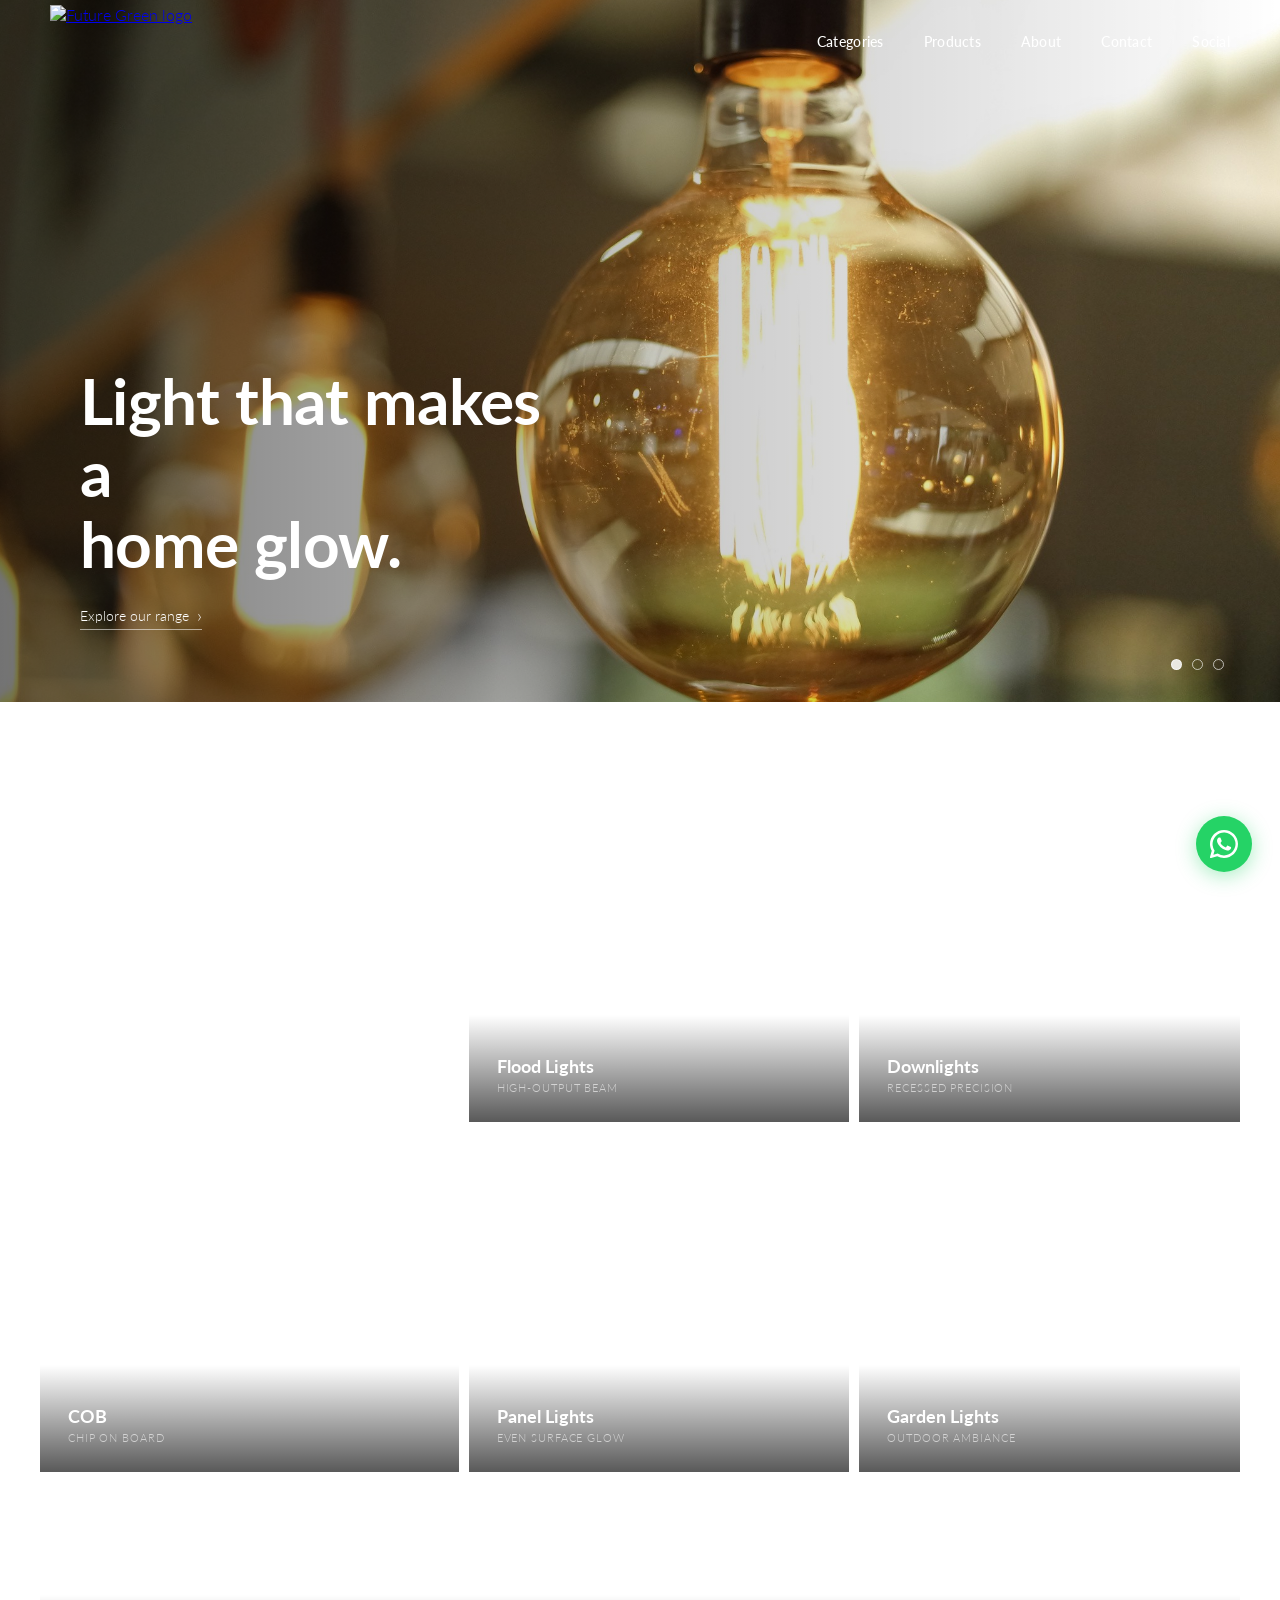
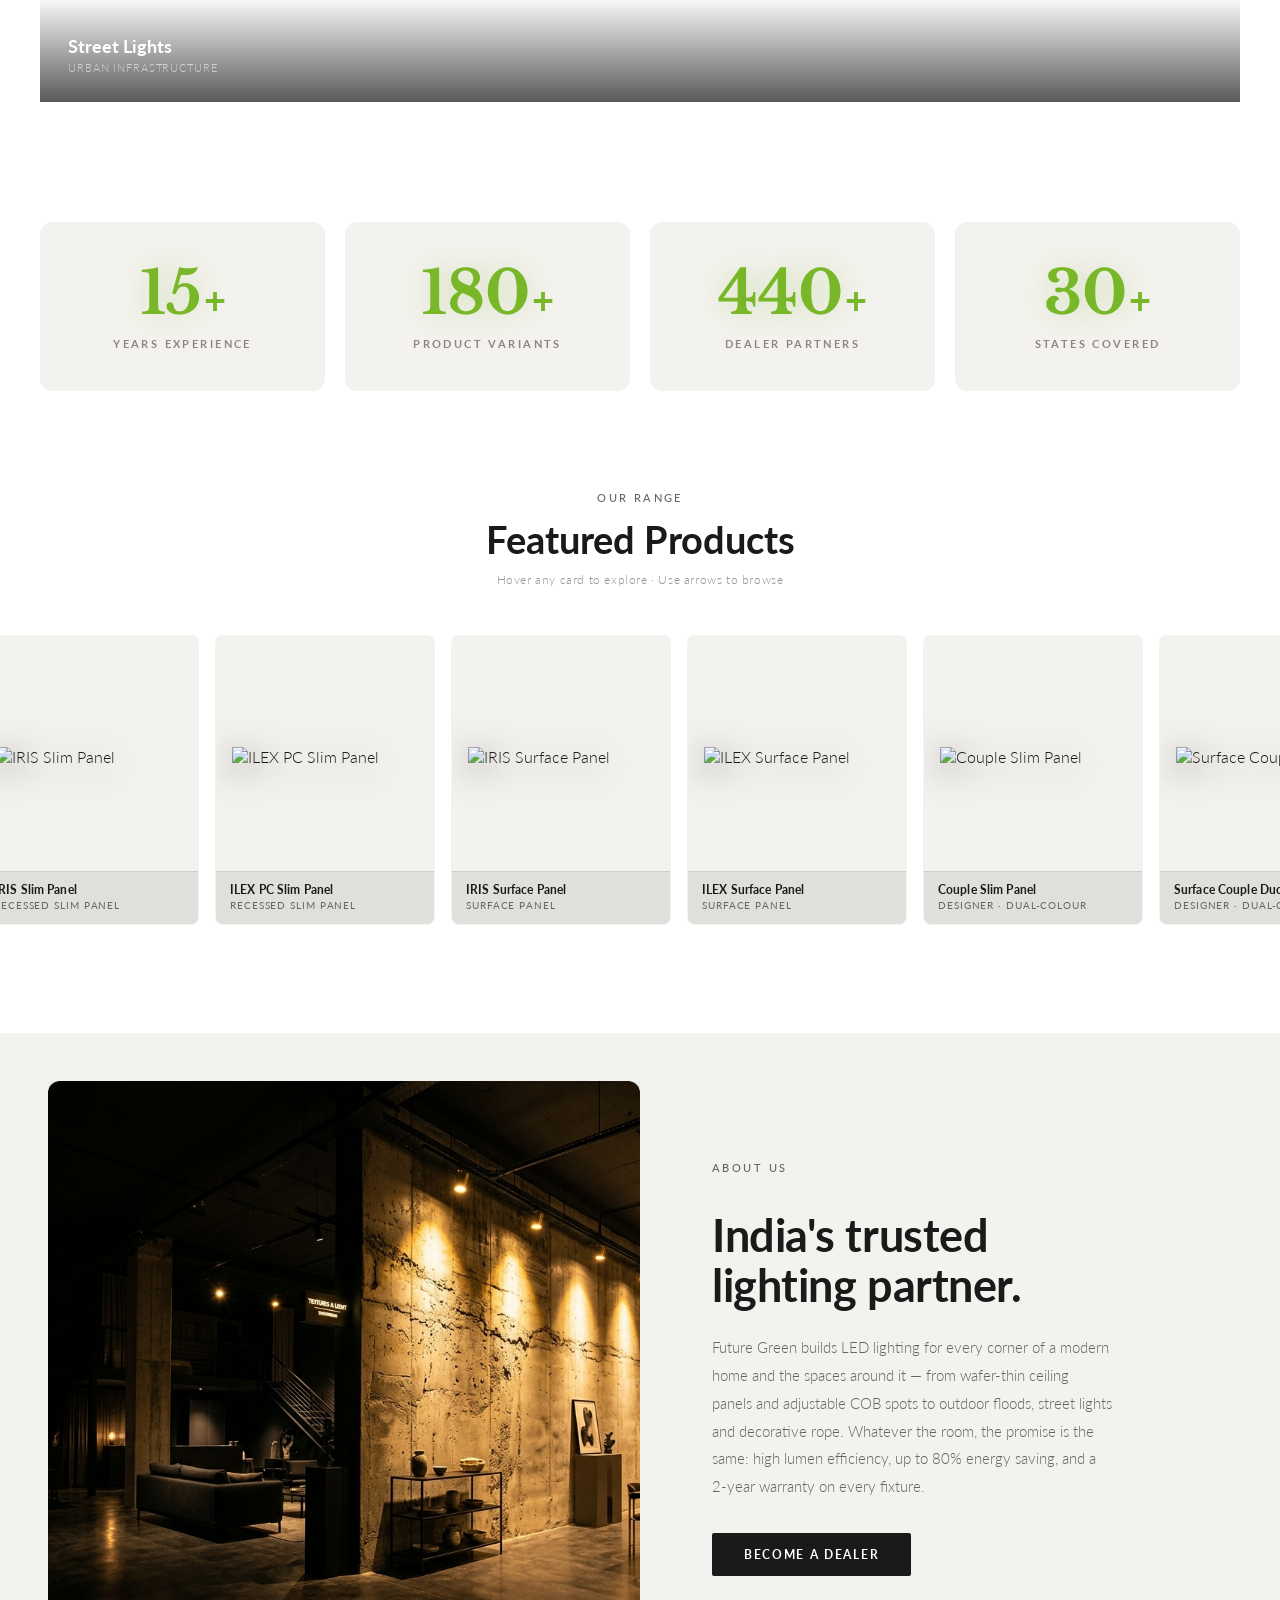
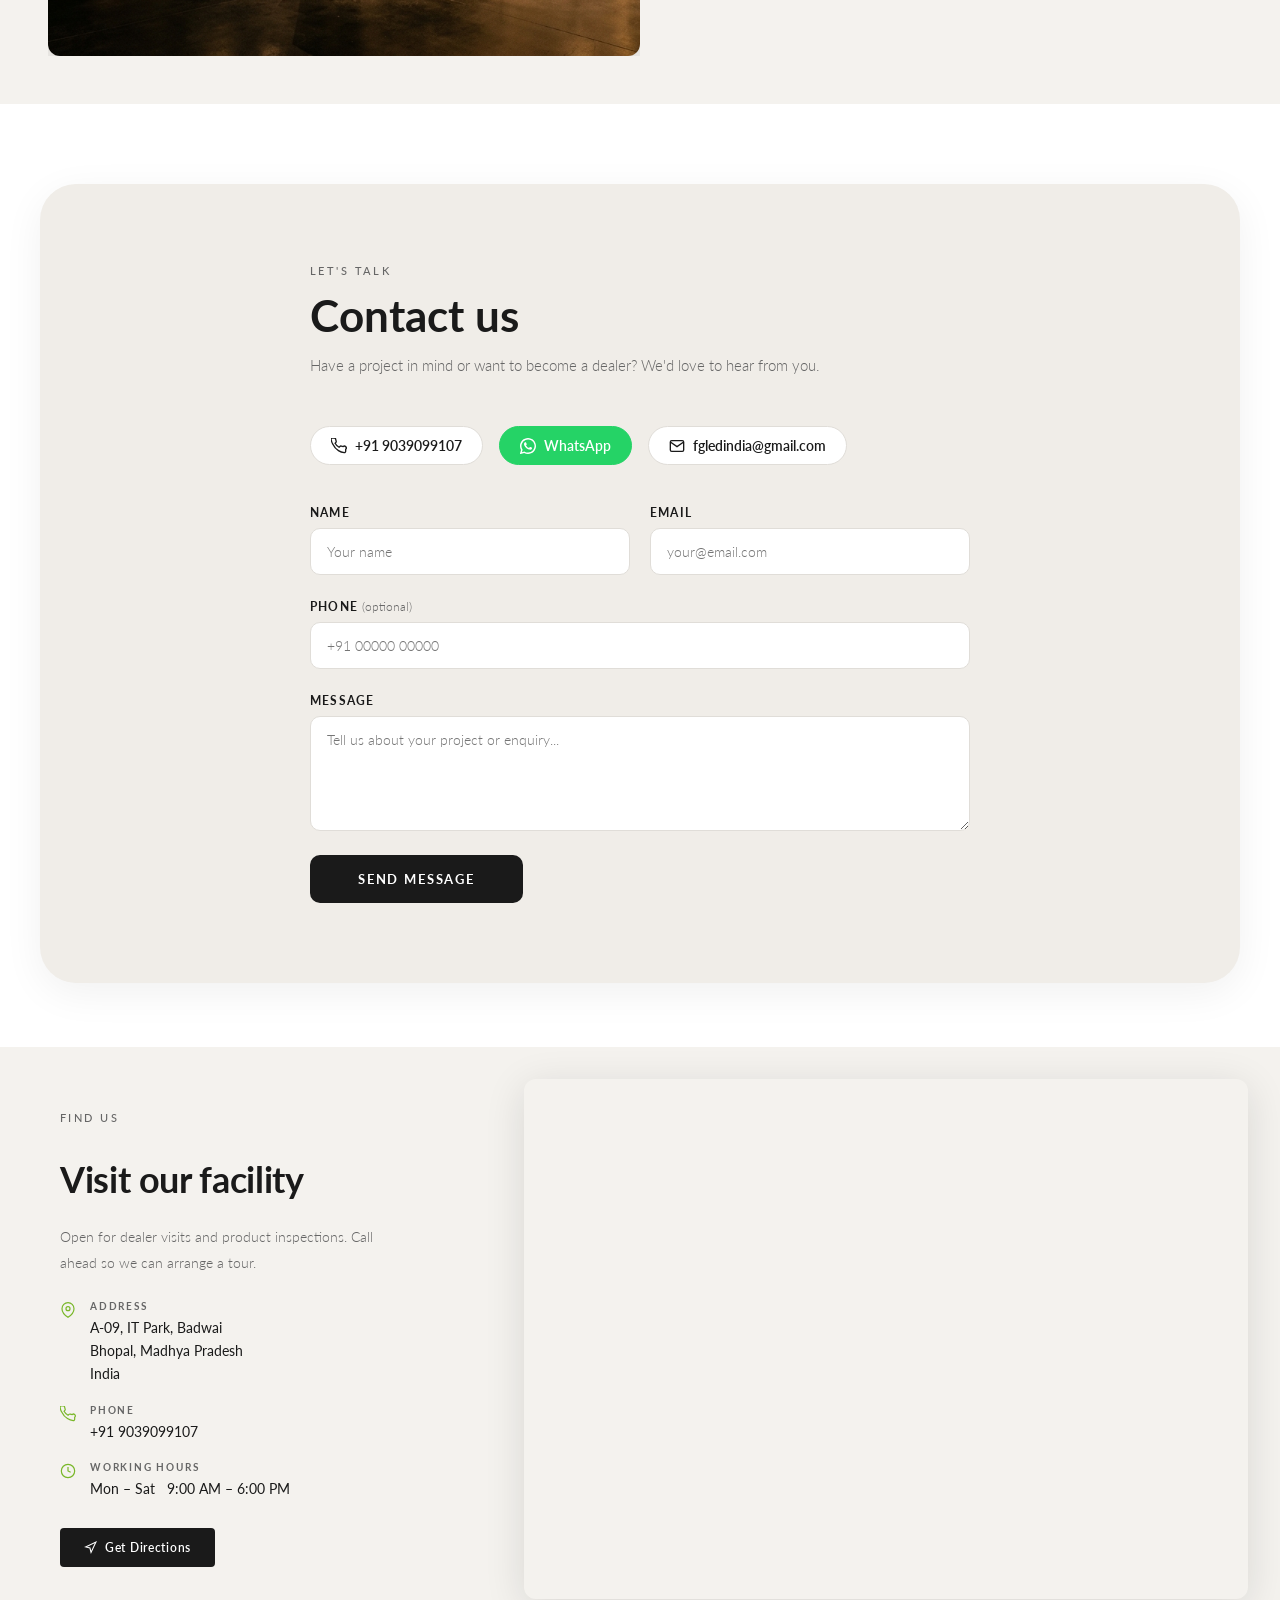
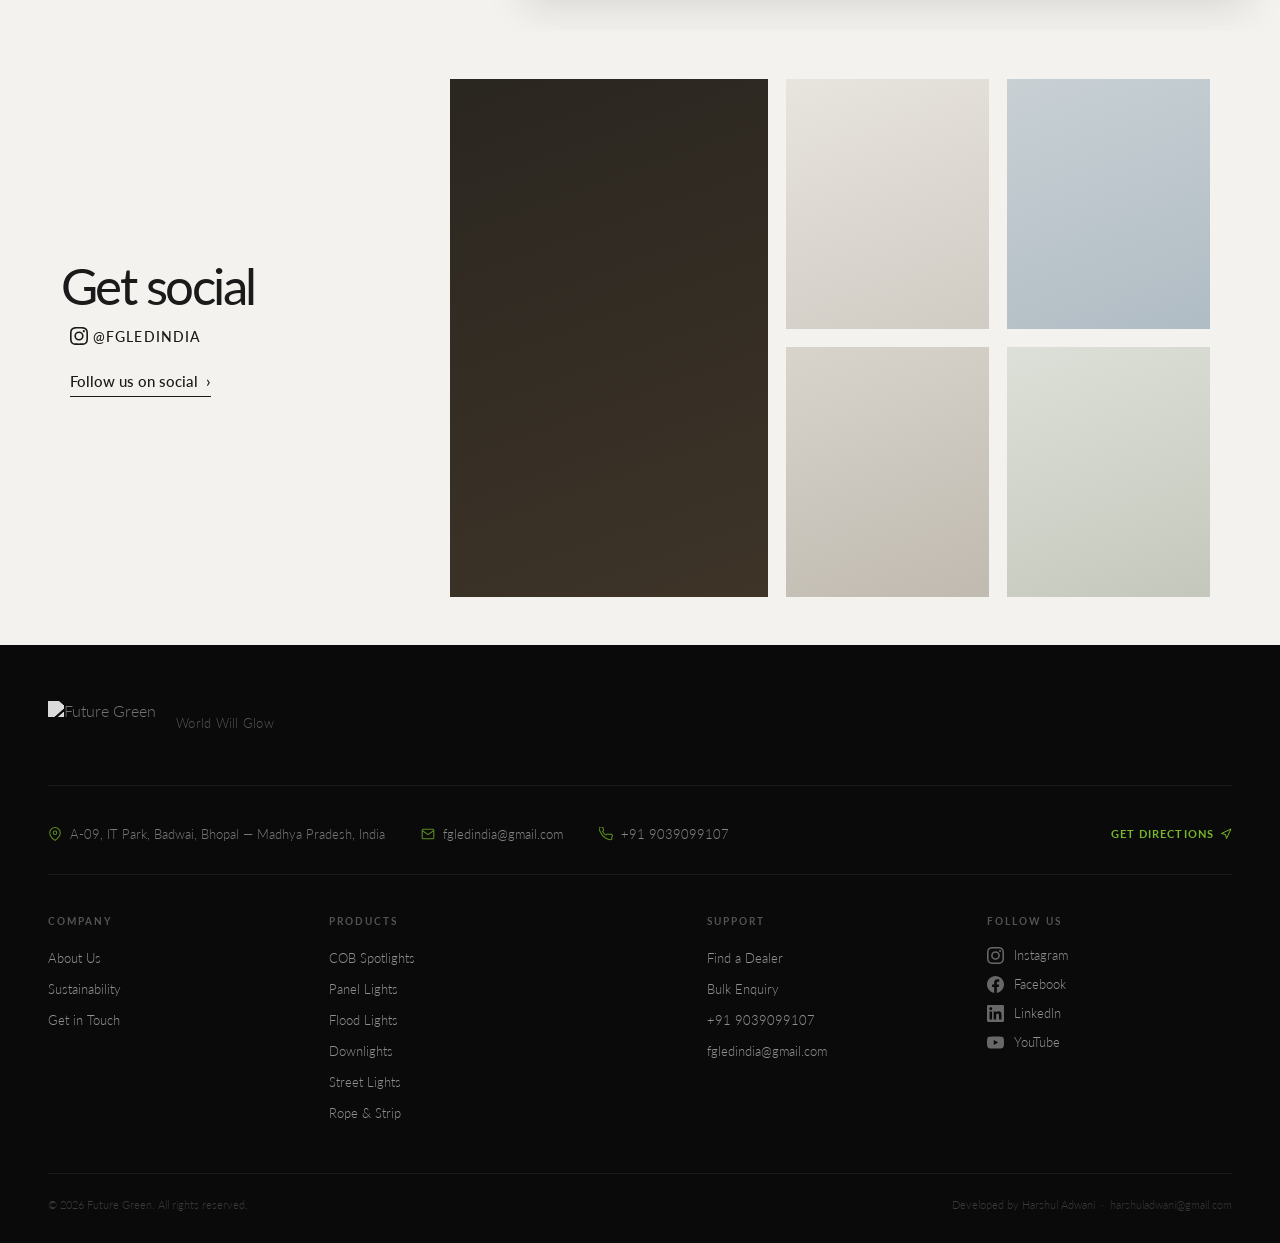
==== index.html @ 315aa8be "changed the product strip" ====
<!DOCTYPE html>
<html lang="en">
<head>
  <meta charset="UTF-8" />
  <meta name="viewport" content="width=device-width, initial-scale=1.0" />

  <title>Future Green — World Will Glow | LED Lighting India</title>

  <meta name="description" content="Future Green builds LED lighting for every corner of a modern home — COB spotlights, panel lights, flood lights, street lights, rope light and more. 2-year warranty. Dealer enquiries welcome." />
  <meta name="keywords" content="LED lights India, COB lights, flood lights, downlights, panel lights, street lights, rope light, LED strip, LED manufacturer Bhopal India, energy efficient lighting" />
  <meta name="author" content="Future Green" />
  <link rel="canonical" href="https://futuregreenindia.com/" />

  <meta property="og:type"        content="website" />
  <meta property="og:url"         content="https://futuregreenindia.com/" />
  <meta property="og:title"       content="Future Green — World Will Glow | LED Lighting India" />
  <meta property="og:description" content="LED lighting for every corner of a modern home — COB, Flood, Panels, Street Lights and more. Dealer &amp; bulk enquiries welcome." />
  <meta property="og:image"       content="https://futuregreenindia.com/og-image.png" />
  <meta property="og:locale"      content="en_IN" />
  <meta property="og:site_name"   content="Future Green" />

  <meta name="twitter:card"        content="summary_large_image" />
  <meta name="twitter:title"       content="Future Green — World Will Glow | LED Lighting India" />
  <meta name="twitter:description" content="LED lighting for every corner of a modern home. COB, Flood, Panels, Street Lights and more." />
  <meta name="twitter:image"       content="https://futuregreenindia.com/og-image.png" />

  <script type="application/ld+json">
  {
    "@context": "https://schema.org",
    "@type": "Organization",
    "name": "Future Green",
    "url": "https://futuregreenindia.com",
    "logo": "https://futuregreenindia.com/resources/logo.png",
    "description": "Future Green builds LED lighting for every corner of a modern home and the spaces around it — from wafer-thin ceiling panels and adjustable COB spots to outdoor floods, street lights and decorative rope.",
    "address": {
      "@type": "PostalAddress",
      "streetAddress": "A-09, IT Park, Badwai",
      "addressLocality": "Bhopal",
      "addressRegion": "Madhya Pradesh",
      "addressCountry": "IN"
    },
    "contactPoint": {
      "@type": "ContactPoint",
      "telephone": "+91-9039099107",
      "email": "fgledindia@gmail.com",
      "contactType": "sales",
      "availableLanguage": ["English", "Hindi"]
    },
    "sameAs": [
      "https://www.instagram.com/fgledindia",
      "https://www.facebook.com/fgledindia"
    ]
  }
  </script>

  <link rel="preconnect" href="https://fonts.googleapis.com" />
  <link rel="preconnect" href="https://fonts.gstatic.com" crossorigin />
  <link href="https://fonts.googleapis.com/css2?family=Libre+Baskerville:wght@400;700&family=Lato:wght@300;400;700&display=swap" rel="stylesheet" />

  <link rel="stylesheet" href="style.css" />
</head>

<body>

  <a href="#main-content" class="skip-link">Skip to main content</a>

  <nav id="mainNav" role="navigation" aria-label="Main navigation">
    <a href="index.html" class="nav-logo-link" aria-label="Future Green — go to homepage">
      <img src="resources/logo.png" alt="Future Green logo" class="nav-logo-img" />
    </a>
    <ul class="nav-links" role="list">
      <li><a href="#categories">Categories</a></li>
      <li><a href="#products">Products</a></li>
      <li><a href="#about">About</a></li>
      <li><a href="#contact">Contact</a></li>
      <li><a href="#social">Social</a></li>
    </ul>
    <button
      id="hamburger"
      class="hamburger"
      aria-label="Open navigation menu"
      aria-expanded="false"
      aria-controls="mobileMenu">
      <span></span><span></span><span></span>
    </button>
  </nav>

  <div id="mobileMenu" class="mobile-menu" role="dialog" aria-label="Mobile navigation" aria-hidden="true">
    <ul role="list">
      <li><a href="#categories">Categories</a></li>
      <li><a href="#products">Products</a></li>
      <li><a href="#about">About</a></li>
      <li><a href="#contact">Contact</a></li>
      <li><a href="#social">Social</a></li>
      <li>
        <a href="https://wa.me/919039099107" class="mobile-whatsapp" target="_blank" rel="noopener">
          WhatsApp Us
        </a>
      </li>
    </ul>
  </div>


  <main id="main-content">

    <!-- ═══ HERO ═══ -->
    <section class="hero" id="hero" aria-label="Hero slideshow">

      <div class="hero-slide active" role="group" aria-label="Slide 1 of 3">
        <div class="hero-slide-bg slide-bg-1" aria-hidden="true"></div>
        <div class="hero-overlay" aria-hidden="true"></div>
        <div class="hero-text">
          <h1>Light that makes a<br>home glow.</h1>
          <a href="#categories" class="hero-link">Explore our range</a>
        </div>
      </div>

      <div class="hero-slide" role="group" aria-label="Slide 2 of 3">
        <div class="hero-slide-bg slide-bg-2" aria-hidden="true"></div>
        <div class="hero-overlay" aria-hidden="true"></div>
        <div class="hero-text">
          <p class="hero-h2">Indoor · Outdoor<br>· Decorative</p>
          <a href="#categories" class="hero-link">View all categories</a>
        </div>
      </div>

      <div class="hero-slide" role="group" aria-label="Slide 3 of 3">
        <div class="hero-slide-bg slide-bg-3" aria-hidden="true"></div>
        <div class="hero-overlay" aria-hidden="true"></div>
        <div class="hero-text">
          <p class="hero-h2">Engineered for<br>the outdoors</p>
          <a href="#categories" class="hero-link">Garden &amp; Street lights</a>
        </div>
      </div>

      <div class="hero-dots" role="tablist" aria-label="Slideshow controls">
        <button class="hero-dot active" onclick="goSlide(0)" role="tab" aria-selected="true"  aria-label="Go to slide 1"></button>
        <button class="hero-dot"        onclick="goSlide(1)" role="tab" aria-selected="false" aria-label="Go to slide 2"></button>
        <button class="hero-dot"        onclick="goSlide(2)" role="tab" aria-selected="false" aria-label="Go to slide 3"></button>
      </div>

    </section>


    <!-- ═══ CATEGORIES ═══ -->
    <section class="categories" id="categories" aria-labelledby="categories-heading">
      <h2 id="categories-heading" class="sr-only">Product Categories</h2>
      <div class="cat-grid">
        <a href="#products" class="cat-cell cat-tall-left cat-bg-1" aria-label="COB Lights — Chip on Board">
          <div class="cat-img-inner" aria-hidden="true"></div>
          <div class="cat-label-wrap"><span class="cat-label">COB</span><span class="cat-sub">Chip on Board</span></div>
        </a>
        <a href="#products" class="cat-cell cat-bg-2" aria-label="Flood Lights — High-output beam">
          <div class="cat-img-inner" aria-hidden="true"></div>
          <div class="cat-label-wrap"><span class="cat-label">Flood Lights</span><span class="cat-sub">High-output beam</span></div>
        </a>
        <a href="#products" class="cat-cell cat-bg-3" aria-label="Downlights — Recessed precision">
          <div class="cat-img-inner" aria-hidden="true"></div>
          <div class="cat-label-wrap"><span class="cat-label">Downlights</span><span class="cat-sub">Recessed precision</span></div>
        </a>
        <a href="#products" class="cat-cell cat-tall-center cat-bg-4" aria-label="Panel Lights — Even surface glow">
          <div class="cat-img-inner" aria-hidden="true"></div>
          <div class="cat-label-wrap"><span class="cat-label">Panel Lights</span><span class="cat-sub">Even surface glow</span></div>
        </a>
        <a href="#products" class="cat-cell cat-bg-5" aria-label="Garden Lights — Outdoor ambiance">
          <div class="cat-img-inner" aria-hidden="true"></div>
          <div class="cat-label-wrap"><span class="cat-label">Garden Lights</span><span class="cat-sub">Outdoor ambiance</span></div>
        </a>
        <a href="#products" class="cat-cell cat-wide-right cat-bg-6" aria-label="Street Lights — Urban infrastructure">
          <div class="cat-img-inner" aria-hidden="true"></div>
          <div class="cat-label-wrap"><span class="cat-label">Street Lights</span><span class="cat-sub">Urban infrastructure</span></div>
        </a>
      </div>
    </section>


    <!-- ═══ STATS ═══ -->
    <section class="stats" id="stats" aria-labelledby="stats-heading">
      <h2 id="stats-heading" class="sr-only">Company Statistics</h2>
      <div class="stats-grid">
        <div class="stat-card">
          <div class="stat-number">
            <span class="stat-count" data-target="15">0</span>
            <span class="stat-suffix" aria-hidden="true">+</span>
          </div>
          <p class="stat-label">Years Experience</p>
        </div>
        <div class="stat-card">
          <div class="stat-number">
            <span class="stat-count" data-target="200">0</span>
            <span class="stat-suffix" aria-hidden="true">+</span>
          </div>
          <p class="stat-label">Product Variants</p>
        </div>
        <div class="stat-card">
          <div class="stat-number">
            <span class="stat-count" data-target="500">0</span>
            <span class="stat-suffix" aria-hidden="true">+</span>
          </div>
          <p class="stat-label">Dealer Partners</p>
        </div>
        <div class="stat-card">
          <div class="stat-number">
            <span class="stat-count" data-target="30">0</span>
            <span class="stat-suffix" aria-hidden="true">+</span>
          </div>
          <p class="stat-label">States Covered</p>
        </div>
      </div>
    </section>


    <!-- ═══ PRODUCT STRIP ═══ -->
    <section class="strip-section" id="products" aria-labelledby="products-heading">

      <div class="strip-heading reveal">
        <p class="strip-eyebrow">Our Range</p>
        <h2 id="products-heading">Featured Products</h2>
        <p class="strip-hint">Hover any card to explore · Use arrows to browse</p>
      </div>

      <!-- strip-outer: positions the edge nav buttons -->
      <div class="strip-outer">

        <button class="strip-nav strip-nav-prev" id="stripPrev" aria-label="Previous products">
          <svg width="20" height="20" viewBox="0 0 24 24" fill="none" stroke="currentColor" stroke-width="2.5" stroke-linecap="round" stroke-linejoin="round" aria-hidden="true">
            <polyline points="15 18 9 12 15 6"/>
          </svg>
        </button>

        <div class="strip-wrapper" aria-label="Scrolling product showcase" role="region">
          <!-- JS populates this with 22 products × 2 sets -->
          <div class="strip-track" id="stripTrack" aria-hidden="true"></div>
        </div>

        <button class="strip-nav strip-nav-next" id="stripNext" aria-label="Next products">
          <svg width="20" height="20" viewBox="0 0 24 24" fill="none" stroke="currentColor" stroke-width="2.5" stroke-linecap="round" stroke-linejoin="round" aria-hidden="true">
            <polyline points="9 18 15 12 9 6"/>
          </svg>
        </button>

      </div>

    </section>


    <!-- ═══ ABOUT ═══ -->
    <section class="about reveal" id="about" aria-labelledby="about-heading">
      <div class="about-images">
        <div class="about-img about-img-1" role="img" aria-label="Future Green manufacturing facility"></div>
      </div>
      <div class="about-text">
        <p class="about-eyebrow">About Us</p>
        <h2 id="about-heading">India's trusted<br>lighting partner.</h2>
        <p class="about-body">
          Future Green builds LED lighting for every corner of a modern home and the spaces around it — from wafer-thin ceiling panels and adjustable COB spots to outdoor floods, street lights and decorative rope. Whatever the room, the promise is the same: high lumen efficiency, up to 80% energy saving, and a 2-year warranty on every fixture.
        </p>
        <a href="#contact" class="btn-about">Become a dealer</a>
      </div>
    </section>


    <!-- ═══ CONTACT ═══ -->
    <section class="contact reveal" id="contact" aria-labelledby="contact-heading">
      <div class="contact-wrapper">
        <div class="contact-inner">
          <p class="contact-eyebrow">Let's talk</p>
          <h2 id="contact-heading">Contact us</h2>
          <p class="contact-sub">Have a project in mind or want to become a dealer? We'd love to hear from you.</p>

          <div class="contact-quick">
            <a href="tel:+919039099107" class="contact-quick-item" aria-label="Call us">
              <svg width="16" height="16" viewBox="0 0 24 24" fill="none" stroke="currentColor" stroke-width="2" aria-hidden="true">
                <path d="M22 16.92v3a2 2 0 01-2.18 2 19.79 19.79 0 01-8.63-3.07A19.5 19.5 0 013.07 9.81 19.79 19.79 0 01.01 1.18 2 2 0 012 0h3a2 2 0 012 1.72c.127.96.361 1.903.7 2.81a2 2 0 01-.45 2.11L6.09 7.91a16 16 0 006 6l1.27-1.27a2 2 0 012.11-.45c.907.339 1.85.573 2.81.7A2 2 0 0122 16.92z"/>
              </svg>
              +91 9039099107
            </a>
            <a href="https://wa.me/919039099107" class="contact-quick-item contact-quick-wa" target="_blank" rel="noopener" aria-label="WhatsApp us">
              <svg width="16" height="16" viewBox="0 0 24 24" fill="currentColor" aria-hidden="true">
                <path d="M17.472 14.382c-.297-.149-1.758-.867-2.03-.967-.273-.099-.471-.148-.67.15-.197.297-.767.966-.94 1.164-.173.199-.347.223-.644.075-.297-.15-1.255-.463-2.39-1.475-.883-.788-1.48-1.761-1.653-2.059-.173-.297-.018-.458.13-.606.134-.133.298-.347.446-.52.149-.174.198-.298.298-.497.099-.198.05-.371-.025-.52-.075-.149-.669-1.612-.916-2.207-.242-.579-.487-.5-.669-.51-.173-.008-.371-.01-.57-.01-.198 0-.52.074-.792.372-.272.297-1.04 1.016-1.04 2.479 0 1.462 1.065 2.875 1.213 3.074.149.198 2.096 3.2 5.077 4.487.709.306 1.262.489 1.694.625.712.227 1.36.195 1.871.118.571-.085 1.758-.719 2.006-1.413.248-.694.248-1.289.173-1.413-.074-.124-.272-.198-.57-.347z"/>
                <path d="M12 0C5.373 0 0 5.373 0 12c0 2.117.549 4.107 1.51 5.833L.057 23.032a.75.75 0 00.921.916l5.205-1.446A11.94 11.94 0 0012 24c6.627 0 12-5.373 12-12S18.627 0 12 0zm0 21.818a9.818 9.818 0 01-5.007-1.373l-.36-.214-3.724 1.034 1.053-3.635-.234-.374A9.818 9.818 0 1112 21.818z"/>
              </svg>
              WhatsApp
            </a>
            <a href="mailto:fgledindia@gmail.com" class="contact-quick-item" aria-label="Email us">
              <svg width="16" height="16" viewBox="0 0 24 24" fill="none" stroke="currentColor" stroke-width="2" aria-hidden="true">
                <path d="M4 4h16c1.1 0 2 .9 2 2v12c0 1.1-.9 2-2 2H4c-1.1 0-2-.9-2-2V6c0-1.1.9-2 2-2z"/><polyline points="22,6 12,13 2,6"/>
              </svg>
              fgledindia@gmail.com
            </a>
          </div>

          <form action="https://formspree.io/f/mgobvgdd" method="POST">
            <div class="form-row">
              <div class="form-group">
                <label for="name">Name</label>
                <input type="text" id="name" name="name" placeholder="Your name" required autocomplete="name" />
              </div>
              <div class="form-group">
                <label for="email">Email</label>
                <input type="email" id="email" name="email" placeholder="your@email.com" required autocomplete="email" />
              </div>
            </div>
            <div class="form-group">
              <label for="phone">Phone <span class="optional">(optional)</span></label>
              <input type="tel" id="phone" name="phone" placeholder="+91 00000 00000" autocomplete="tel" />
            </div>
            <div class="form-group">
              <label for="message">Message</label>
              <textarea id="message" name="message" rows="5" placeholder="Tell us about your project or enquiry..." required></textarea>
            </div>
            <button type="submit" class="btn-submit">Send message</button>
          </form>

          <p class="form-success" id="formSuccess" role="alert" aria-live="polite">
            Thank you! We'll be in touch soon.
          </p>
        </div>
      </div>

      <!-- Location map -->
      <div class="contact-location">
        <div class="contact-location-wrapper">
          <div class="location-info-card">
            <p class="about-eyebrow">Find Us</p>
            <h3 class="location-card-heading">Visit our facility</h3>
            <p class="location-body">Open for dealer visits and product inspections. Call ahead so we can arrange a tour.</p>

            <div class="location-details">
              <div class="location-detail-item">
                <svg width="16" height="16" viewBox="0 0 24 24" fill="none" stroke="currentColor" stroke-width="1.8" aria-hidden="true">
                  <path d="M21 10c0 7-9 13-9 13S3 17 3 10a9 9 0 0118 0z"/><circle cx="12" cy="10" r="3"/>
                </svg>
                <div>
                  <p class="location-detail-label">Address</p>
                  <p class="location-detail-value">A-09, IT Park, Badwai<br>Bhopal, Madhya Pradesh<br>India</p>
                </div>
              </div>
              <div class="location-detail-item">
                <svg width="16" height="16" viewBox="0 0 24 24" fill="none" stroke="currentColor" stroke-width="1.8" aria-hidden="true">
                  <path d="M22 16.92v3a2 2 0 01-2.18 2 19.79 19.79 0 01-8.63-3.07A19.5 19.5 0 013.07 9.81 19.79 19.79 0 01.01 1.18 2 2 0 012 0h3a2 2 0 012 1.72c.127.96.361 1.903.7 2.81a2 2 0 01-.45 2.11L6.09 7.91a16 16 0 006 6l1.27-1.27a2 2 0 012.11-.45c.907.339 1.85.573 2.81.7A2 2 0 0122 16.92z"/>
                </svg>
                <div>
                  <p class="location-detail-label">Phone</p>
                  <a href="tel:+919039099107" class="location-detail-value location-link">+91 9039099107</a>
                </div>
              </div>
              <div class="location-detail-item">
                <svg width="16" height="16" viewBox="0 0 24 24" fill="none" stroke="currentColor" stroke-width="1.8" aria-hidden="true">
                  <circle cx="12" cy="12" r="10"/><path d="M12 6v6l4 2"/>
                </svg>
                <div>
                  <p class="location-detail-label">Working Hours</p>
                  <p class="location-detail-value">Mon – Sat &nbsp; 9:00 AM – 6:00 PM</p>
                </div>
              </div>
            </div>

            <a href="https://maps.google.com/?q=IT+Park+Badwai+Bhopal+Madhya+Pradesh+India" target="_blank" rel="noopener" class="btn-directions">
              <svg width="13" height="13" viewBox="0 0 24 24" fill="none" stroke="currentColor" stroke-width="2" aria-hidden="true">
                <polygon points="3 11 22 2 13 21 11 13 3 11"/>
              </svg>
              Get Directions
            </a>
          </div>

          <div class="location-map">
            <!-- Replace src with your own Google Maps embed URL from maps.google.com > Share > Embed a map -->
            <iframe
              class="location-map-iframe"
              src="https://www.google.com/maps/embed?pb=!1m18!1m12!1m3!1d14680!2d77.37!3d23.28!2m3!1f0!2f0!3f0!3m2!1i1024!2i768!4f13.1!3m3!1m2!1s0x397c428f0000000%3A0x1!2sBadwai%2C+Bhopal%2C+Madhya+Pradesh!5e0!3m2!1sen!2sin!4v1700000000000!5m2!1sen!2sin"
              width="100%" height="100%" style="border:0;"
              allowfullscreen="" loading="lazy"
              referrerpolicy="no-referrer-when-downgrade"
              title="Future Green factory location"
              aria-label="Map showing Future Green facility in Badwai, Bhopal">
            </iframe>
          </div>
        </div>
      </div>

    </section>


    <!-- ═══ SOCIAL ═══ -->
    <section class="social-section reveal" id="social" aria-labelledby="social-heading">
      <div class="social-left">
        <h2 id="social-heading">Get social</h2>
        <a href="https://instagram.com/fgledindia" class="social-handle" target="_blank" rel="noopener" aria-label="Follow us on Instagram">
          <svg width="16" height="16" viewBox="0 0 24 24" fill="currentColor" aria-hidden="true">
            <path d="M12 2.163c3.204 0 3.584.012 4.85.07 3.252.148 4.771 1.691 4.919 4.919.058 1.265.069 1.645.069 4.849 0 3.205-.012 3.584-.069 4.849-.149 3.225-1.664 4.771-4.919 4.919-1.266.058-1.644.07-4.85.07-3.204 0-3.584-.012-4.849-.07-3.26-.149-4.771-1.699-4.919-4.92-.058-1.265-.07-1.644-.07-4.849 0-3.204.013-3.583.07-4.849.149-3.227 1.664-4.771 4.919-4.919 1.266-.057 1.645-.069 4.849-.069zM12 0C8.741 0 8.333.014 7.053.072 2.695.272.273 2.69.073 7.052.014 8.333 0 8.741 0 12c0 3.259.014 3.668.072 4.948.2 4.358 2.618 6.78 6.98 6.98C8.333 23.986 8.741 24 12 24c3.259 0 3.668-.014 4.948-.072 4.354-.2 6.782-2.618 6.979-6.98.059-1.28.073-1.689.073-4.948 0-3.259-.014-3.667-.072-4.947-.196-4.354-2.617-6.78-6.979-6.98C15.668.014 15.259 0 12 0zm0 5.838a6.162 6.162 0 100 12.324 6.162 6.162 0 000-12.324zM12 16a4 4 0 110-8 4 4 0 010 8zm6.406-11.845a1.44 1.44 0 100 2.881 1.44 1.44 0 000-2.881z"/>
          </svg>
          @fgledindia
        </a>
        <a href="https://instagram.com/fgledindia" class="link-arrow" target="_blank" rel="noopener">Follow us on social</a>
      </div>
      <div class="social-grid" aria-label="Instagram feed preview">
        <div class="social-img social-img-tall"><div class="social-img-inner social-ph-1" aria-label="Instagram photo 1"></div></div>
        <div class="social-img"><div class="social-img-inner social-ph-2" aria-label="Instagram photo 2"></div></div>
        <div class="social-img"><div class="social-img-inner social-ph-3" aria-label="Instagram photo 3"></div></div>
        <div class="social-img"><div class="social-img-inner social-ph-4" aria-label="Instagram photo 4"></div></div>
        <div class="social-img"><div class="social-img-inner social-ph-5" aria-label="Instagram photo 5"></div></div>
      </div>
    </section>


  </main>


  <!-- ═══ FOOTER ═══ -->
  <footer role="contentinfo">

    <div class="footer-top">
      <img src="resources/logo.png" alt="Future Green" class="footer-logo" />
      <p class="footer-tagline">World Will Glow</p>
    </div>

    <!-- Compact location row -->
    <div class="footer-location-row">
      <div class="footer-loc-item">
        <svg width="14" height="14" viewBox="0 0 24 24" fill="none" stroke="currentColor" stroke-width="1.8" aria-hidden="true">
          <path d="M21 10c0 7-9 13-9 13S3 17 3 10a9 9 0 0118 0z"/><circle cx="12" cy="10" r="3"/>
        </svg>
        <span>A-09, IT Park, Badwai, Bhopal — Madhya Pradesh, India</span>
      </div>
      <div class="footer-loc-item">
        <svg width="14" height="14" viewBox="0 0 24 24" fill="none" stroke="currentColor" stroke-width="1.8" aria-hidden="true">
          <path d="M4 4h16c1.1 0 2 .9 2 2v12c0 1.1-.9 2-2 2H4c-1.1 0-2-.9-2-2V6c0-1.1.9-2 2-2z"/><polyline points="22,6 12,13 2,6"/>
        </svg>
        <a href="mailto:fgledindia@gmail.com">fgledindia@gmail.com</a>
      </div>
      <div class="footer-loc-item">
        <svg width="14" height="14" viewBox="0 0 24 24" fill="none" stroke="currentColor" stroke-width="1.8" aria-hidden="true">
          <path d="M22 16.92v3a2 2 0 01-2.18 2 19.79 19.79 0 01-8.63-3.07A19.5 19.5 0 013.07 9.81 19.79 19.79 0 01.01 1.18 2 2 0 012 0h3a2 2 0 012 1.72c.127.96.361 1.903.7 2.81a2 2 0 01-.45 2.11L6.09 7.91a16 16 0 006 6l1.27-1.27a2 2 0 012.11-.45c.907.339 1.85.573 2.81.7A2 2 0 0122 16.92z"/>
        </svg>
        <a href="tel:+919039099107">+91 9039099107</a>
      </div>
      <a href="https://maps.google.com/?q=IT+Park+Badwai+Bhopal+Madhya+Pradesh+India" target="_blank" rel="noopener" class="footer-loc-map">
        Get Directions
        <svg width="12" height="12" viewBox="0 0 24 24" fill="none" stroke="currentColor" stroke-width="2" aria-hidden="true"><polygon points="3 11 22 2 13 21 11 13 3 11"/></svg>
      </a>
    </div>

    <div class="footer-cols">
      <div class="footer-col">
        <h3>Company</h3>
        <ul role="list">
          <li><a href="#about">About Us</a></li>
          <li><a href="#about">Sustainability</a></li>
          <li><a href="#contact">Get in Touch</a></li>
        </ul>
      </div>
      <div class="footer-col">
        <h3>Products</h3>
        <ul role="list">
          <li><a href="#categories">COB Spotlights</a></li>
          <li><a href="#categories">Panel Lights</a></li>
          <li><a href="#categories">Flood Lights</a></li>
          <li><a href="#categories">Downlights</a></li>
          <li><a href="#categories">Street Lights</a></li>
          <li><a href="#categories">Rope &amp; Strip</a></li>
        </ul>
      </div>
      <div class="footer-col">
        <h3>Support</h3>
        <ul role="list">
          <li><a href="#contact">Find a Dealer</a></li>
          <li><a href="#contact">Bulk Enquiry</a></li>
          <li><a href="tel:+919039099107">+91 9039099107</a></li>
          <li><a href="mailto:fgledindia@gmail.com">fgledindia@gmail.com</a></li>
        </ul>
      </div>
      <div class="footer-col">
        <h3>Follow Us</h3>
        <div class="footer-socials">
          <a href="https://instagram.com/fgledindia" aria-label="Instagram" class="footer-social-link" target="_blank" rel="noopener">
            <svg width="17" height="17" viewBox="0 0 24 24" fill="currentColor" aria-hidden="true"><path d="M12 2.163c3.204 0 3.584.012 4.85.07 3.252.148 4.771 1.691 4.919 4.919.058 1.265.069 1.645.069 4.849 0 3.205-.012 3.584-.069 4.849-.149 3.225-1.664 4.771-4.919 4.919-1.266.058-1.644.07-4.85.07-3.204 0-3.584-.012-4.849-.07-3.26-.149-4.771-1.699-4.919-4.92-.058-1.265-.07-1.644-.07-4.849 0-3.204.013-3.583.07-4.849.149-3.227 1.664-4.771 4.919-4.919 1.266-.057 1.645-.069 4.849-.069zM12 0C8.741 0 8.333.014 7.053.072 2.695.272.273 2.69.073 7.052.014 8.333 0 8.741 0 12c0 3.259.014 3.668.072 4.948.2 4.358 2.618 6.78 6.98 6.98C8.333 23.986 8.741 24 12 24c3.259 0 3.668-.014 4.948-.072 4.354-.2 6.782-2.618 6.979-6.98.059-1.28.073-1.689.073-4.948 0-3.259-.014-3.667-.072-4.947-.196-4.354-2.617-6.78-6.979-6.98C15.668.014 15.259 0 12 0zm0 5.838a6.162 6.162 0 100 12.324 6.162 6.162 0 000-12.324zM12 16a4 4 0 110-8 4 4 0 010 8zm6.406-11.845a1.44 1.44 0 100 2.881 1.44 1.44 0 000-2.881z"/></svg>
            <span>Instagram</span>
          </a>
          <a href="https://facebook.com/fgledindia" aria-label="Facebook" class="footer-social-link" target="_blank" rel="noopener">
            <svg width="17" height="17" viewBox="0 0 24 24" fill="currentColor" aria-hidden="true"><path d="M24 12.073c0-6.627-5.373-12-12-12s-12 5.373-12 12c0 5.99 4.388 10.954 10.125 11.854v-8.385H7.078v-3.47h3.047V9.43c0-3.007 1.792-4.669 4.533-4.669 1.312 0 2.686.235 2.686.235v2.953H15.83c-1.491 0-1.956.925-1.956 1.874v2.25h3.328l-.532 3.47h-2.796v8.385C19.612 23.027 24 18.062 24 12.073z"/></svg>
            <span>Facebook</span>
          </a>
          <a href="https://linkedin.com/company/fgledindia" aria-label="LinkedIn" class="footer-social-link" target="_blank" rel="noopener">
            <svg width="17" height="17" viewBox="0 0 24 24" fill="currentColor" aria-hidden="true"><path d="M20.447 20.452h-3.554v-5.569c0-1.328-.027-3.037-1.852-3.037-1.853 0-2.136 1.445-2.136 2.939v5.667H9.351V9h3.414v1.561h.046c.477-.9 1.637-1.85 3.37-1.85 3.601 0 4.267 2.37 4.267 5.455v6.286zM5.337 7.433a2.062 2.062 0 01-2.063-2.065 2.064 2.064 0 112.063 2.065zm1.782 13.019H3.555V9h3.564v11.452zM22.225 0H1.771C.792 0 0 .774 0 1.729v20.542C0 23.227.792 24 1.771 24h20.451C23.2 24 24 23.227 24 22.271V1.729C24 .774 23.2 0 22.222 0h.003z"/></svg>
            <span>LinkedIn</span>
          </a>
          <a href="https://youtube.com/@fgledindia" aria-label="YouTube" class="footer-social-link" target="_blank" rel="noopener">
            <svg width="17" height="17" viewBox="0 0 24 24" fill="currentColor" aria-hidden="true"><path d="M23.498 6.186a3.016 3.016 0 00-2.122-2.136C19.505 3.545 12 3.545 12 3.545s-7.505 0-9.377.505A3.017 3.017 0 00.502 6.186C0 8.07 0 12 0 12s0 3.93.502 5.814a3.016 3.016 0 002.122 2.136c1.871.505 9.376.505 9.376.505s7.505 0 9.377-.505a3.015 3.015 0 002.122-2.136C24 15.93 24 12 24 12s0-3.93-.502-5.814zM9.545 15.568V8.432L15.818 12l-6.273 3.568z"/></svg>
            <span>YouTube</span>
          </a>
        </div>
      </div>
    </div>

    <div class="footer-bottom">
      <p>© <span id="copyrightYear"></span> Future Green. All rights reserved.</p>
      <p class="footer-dev">Developed by <span id="devCredit">Harshul Adwani</span> &nbsp;·&nbsp; <a href="mailto:harshuladwani@gmail.com" class="footer-dev-email">harshuladwani@gmail.com</a></p>
    </div>

  </footer>


  <a href="https://wa.me/919039099107"
     class="whatsapp-float"
     target="_blank"
     rel="noopener"
     aria-label="Chat with us on WhatsApp">
    <svg width="28" height="28" viewBox="0 0 24 24" fill="currentColor" aria-hidden="true">
      <path d="M17.472 14.382c-.297-.149-1.758-.867-2.03-.967-.273-.099-.471-.148-.67.15-.197.297-.767.966-.94 1.164-.173.199-.347.223-.644.075-.297-.15-1.255-.463-2.39-1.475-.883-.788-1.48-1.761-1.653-2.059-.173-.297-.018-.458.13-.606.134-.133.298-.347.446-.52.149-.174.198-.298.298-.497.099-.198.05-.371-.025-.52-.075-.149-.669-1.612-.916-2.207-.242-.579-.487-.5-.669-.51-.173-.008-.371-.01-.57-.01-.198 0-.52.074-.792.372-.272.297-1.04 1.016-1.04 2.479 0 1.462 1.065 2.875 1.213 3.074.149.198 2.096 3.2 5.077 4.487.709.306 1.262.489 1.694.625.712.227 1.36.195 1.871.118.571-.085 1.758-.719 2.006-1.413.248-.694.248-1.289.173-1.413-.074-.124-.272-.198-.57-.347z"/>
      <path d="M12 0C5.373 0 0 5.373 0 12c0 2.117.549 4.107 1.51 5.833L.057 23.032a.75.75 0 00.921.916l5.205-1.446A11.94 11.94 0 0012 24c6.627 0 12-5.373 12-12S18.627 0 12 0zm0 21.818a9.818 9.818 0 01-5.007-1.373l-.36-.214-3.724 1.034 1.053-3.635-.234-.374A9.818 9.818 0 1112 21.818z"/>
    </svg>
  </a>

  <script src="script.js"></script>

</body>
</html>
---- style.css ----
/* ================================================================
   YOUR BRAND — style.css

   HOW THIS FILE IS ORGANISED:
   1.  CSS Variables      — colours, sizes used everywhere
   2.  Reset & Base       — clears browser defaults
   3.  Utilities          — reusable helpers (.sr-only, .reveal etc)
   4.  Navigation         — fixed top nav + mobile drawer
   5.  Hero               — full-screen slideshow
   6.  Category Grid      — mosaic layout
   7.  Stats Panel        — count-up numbers
   8.  Product Strip      — infinite scroll row
   9.  About Us           — two photos + text
   10. Contact            — form section
   11. Get Social         — Instagram grid
   12. Footer             — link columns + copyright
   13. WhatsApp Float     — fixed bottom-right button
   14. Responsive         — tablet (1024px) and mobile (700px)

   SEARCH TIP: jump to any section by searching its number, e.g. "6."
================================================================ */


/* ================================================================
   1. CSS VARIABLES
   Change these to restyle the whole site instantly.
   --accent is your brand green — change it here and it updates everywhere.
================================================================ */
:root {
  --white:      #ffffff;
  --off-white:  #f4f2ee;
  --light-bg:   #f0ede8;
  --black:      #0a0a0a;
  --text:       #1a1a1a;
  --mid:        #666666;
  --border:     #e0ddd8;
  --accent:     #78b728;   /* brand green — used on stats numbers, hover accents */
  --wa-green:   #25D366;   /* WhatsApp's official green */
  --nav-height: 80px;      /* used in JS scroll offset too */
}

/* Secret dark mode — toggled by clicking the developer credit in the footer */
body.dark-mode {
  --white:     #111111;
  --off-white: #1a1a1a;
  --light-bg:  #161616;
  --black:     #000000;
  --text:      #e8e8e8;
  --mid:       #999999;
  --border:    #2a2a2a;
}

/* ================================================================
   2. RESET & BASE
   Removes browser default margins/padding.
   box-sizing: border-box means padding is included in width, not added to it.
================================================================ */
*, *::before, *::after {
  margin: 0;
  padding: 0;
  box-sizing: border-box;
}

/* Smooth scrolling when clicking anchor links */
html { scroll-behavior: smooth; }

body {
  font-family: 'Lato', sans-serif;
  background: var(--white);
  color: var(--text);
  font-weight: 300;
  overflow-x: hidden; /* prevents horizontal scroll on mobile */
  transition: background 0.6s ease, color 0.6s ease;
}


/* ================================================================
   3. UTILITIES
   Small reusable classes used across multiple sections.
================================================================ */

/* Visually hidden but readable by Google and screen readers.
   Used on section headings that shouldn't appear on screen. */
.sr-only {
  position: absolute;
  width: 1px; height: 1px;
  padding: 0; margin: -1px;
  overflow: hidden;
  clip: rect(0,0,0,0);
  white-space: nowrap;
  border: 0;
}

/* Skip link — appears only when keyboard user presses Tab.
   Lets them jump straight to main content, bypassing the nav. */
.skip-link {
  position: absolute;
  top: -100%;
  left: 16px;
  background: var(--text);
  color: var(--white);
  padding: 8px 16px;
  font-size: 13px;
  z-index: 9999;
  text-decoration: none;
  border-radius: 0 0 4px 4px;
  transition: top 0.2s;
}
.skip-link:focus { top: 0; } /* slides down into view on focus */

/* "Text ›" style CTA links used in About and Social sections */
.link-arrow {
  display: inline-flex;
  align-items: center;
  gap: 6px;
  font-size: 13px;
  font-weight: 400;
  color: var(--text);
  text-decoration: none;
  border-bottom: 1px solid var(--text);
  padding-bottom: 2px;
  transition: opacity 0.2s;
}
.link-arrow::after { content: '›'; font-size: 16px; }
.link-arrow:hover  { opacity: 0.5; }

/* Small uppercase label above section headings — e.g. "ABOUT US" */
.about-eyebrow,
.contact-eyebrow,
.strip-eyebrow {
  font-size: 11px;
  font-weight: 500;
  letter-spacing: 0.22em;
  text-transform: uppercase;
  color: var(--mid);
  margin-bottom: 12px;
  display: block;
}

/* Scroll reveal — elements start invisible and slide up.
   JS adds .visible when element enters the viewport. */
.reveal {
  opacity: 0;
  transform: translateY(28px);
  transition: opacity 0.75s ease, transform 0.75s ease;
}
.reveal.visible {
  opacity: 1;
  transform: translateY(0);
}


/* ================================================================
   4. NAVIGATION
   Fixed to top of screen. Transparent over hero, white on scroll.
   JS adds .nav-solid class to trigger the white background.
================================================================ */
nav {
  position: fixed;
  top: 0;
  left: 0;
  right: 0;
  z-index: 300;
  display: flex;
  align-items: center;
  padding: 0 50px;           /* left/right padding only — no vertical */
  height: var(--nav-height);
  background: transparent;
  transition: background 0.35s ease, box-shadow 0.35s ease;
}

/* Added by JS on scroll or hover */
nav.nav-solid {
  background: var(--white);
  box-shadow: 0 1px 0 var(--border);
}

/* Logo pushed to the left via margin-right: auto */
.nav-logo-link { margin-right: auto; }

.nav-logo-img {
  height: 70px;   /* adjust to resize your logo */
  width: auto;
  display: block;
}

/* Desktop nav links */
.nav-links {
  display: flex;
  gap: 40px;
  list-style: none;
}

.nav-links a {
  font-size: 14px;
  font-weight: 500;
  color: var(--white);       /* white over dark hero */
  text-decoration: none;
  letter-spacing: 0.02em;
  transition: opacity 0.2s, color 0.35s;
}
/* When nav turns white, links turn dark */
nav.nav-solid .nav-links a { color: var(--text); }
.nav-links a:hover { opacity: 0.55; }

/* ── HAMBURGER BUTTON (mobile only) ──
   Three horizontal lines that animate into an X when open.
   display:none on desktop — shown via media query at bottom. */
.hamburger {
  display: none;
  flex-direction: column;
  justify-content: space-between;
  width: 28px;
  height: 20px;
  background: none;
  border: none;
  cursor: pointer;
  padding: 0;
  margin-left: 16px;
  z-index: 400;
}
.hamburger span {
  display: block;
  width: 100%;
  height: 2px;
  background: var(--white);
  border-radius: 2px;
  transition: transform 0.3s, opacity 0.3s, background 0.35s;
}
nav.nav-solid .hamburger span { background: var(--text); }

/* Animate into X when .is-open is added by JS */
.hamburger.is-open span:nth-child(1) { transform: translateY(9px) rotate(45deg); }
.hamburger.is-open span:nth-child(2) { opacity: 0; }
.hamburger.is-open span:nth-child(3) { transform: translateY(-9px) rotate(-45deg); }

/* ── MOBILE MENU DRAWER ──
   Full-screen overlay. Slides down from above.
   JS adds .open to bring it into view. */
.mobile-menu {
  position: fixed;
  inset: 0;
  background: var(--white);
  z-index: 250;
  display: flex;
  align-items: center;
  justify-content: center;
  transform: translateY(-100%);  /* hidden above screen */
  transition: transform 0.4s cubic-bezier(0.4, 0, 0.2, 1);
  pointer-events: none;
}
.mobile-menu.open {
  transform: translateY(0);      /* slides into view */
  pointer-events: all;
}
.mobile-menu ul  { list-style: none; text-align: center; }
.mobile-menu li  { margin-bottom: 32px; }
.mobile-menu a   {
  font-size: 28px;
  font-weight: 700;
  color: var(--text);
  text-decoration: none;
  transition: opacity 0.2s;
}
.mobile-menu a:hover { opacity: 0.5; }

/* WhatsApp button inside the mobile menu */
.mobile-whatsapp {
  display: inline-flex !important;
  align-items: center;
  gap: 8px;
  background: var(--wa-green) !important;
  color: var(--white) !important;
  padding: 14px 32px !important;
  border-radius: 32px;
  font-size: 18px !important;
}


/* ================================================================
   5. HERO SECTION
   Full-screen slideshow. Slides stack on top of each other.
   Only the .active slide is visible (opacity: 1).
   JS switches the .active class to change slides.
================================================================ */
.hero {
  position: relative;
  width: 100%;
  height: 78vh;
  min-height: 520px;
  overflow: hidden;
  background: #1a1a18; /* dark fallback while images load */
}

/* Each slide fills the entire hero */
.hero-slide {
  position: absolute;
  inset: 0;
  display: flex;
  align-items: flex-end;  /* text anchored to bottom-left */
  padding: 72px 80px;
  opacity: 0;
  transition: opacity 0.8s ease;
  pointer-events: none;   /* only active slide is clickable */
}
.hero-slide.active {
  opacity: 1;
  pointer-events: all;
}

/* Background image layer inside each slide.
   Replace gradients with real photos in .slide-bg-1/2/3 below. */
.hero-slide-bg {
  position: absolute;
  inset: 0;
  background-size: cover;
  background-position: center;
  transform: scale(1);
  transition: transform 7s ease;
}
/* Ken Burns: zoom in slowly when slide is active */
.hero-slide.active .hero-slide-bg {
  transform: scale(1.07);
}


/* ── SLIDE BACKGROUNDS ──
   Replace each gradient with: background-image: url('hero1.jpg');
*/
.slide-bg-1 { background-image: url('resources/hero1.jpg');}
.slide-bg-2 { background-image: url('resources/hero2.png'); }
.slide-bg-3 { background-image: url('resources/hero3.png'); background-position: right center; }

/* Dark gradient overlay — ensures white text is always readable
   regardless of the photo brightness */
.hero-overlay {
  position: absolute;
  inset: 0;
  background: linear-gradient(
    90deg,
    rgba(0,0,0,0.55) 0%,
    rgba(0,0,0,0.2)  55%,
    transparent      100%
  );
}

.hero-text {
  position: relative;
  z-index: 2;
  max-width: 500px;
}

/* Slide 1 uses a real H1. Slides 2 and 3 use .hero-h2 (a <p> tag)
   to avoid having multiple H1s — bad for SEO. Both look identical. */
.hero-text h1,
.hero-text .hero-h2 {
  font-size: clamp(36px, 5vw, 64px);
  font-weight: 700;
  color: #fff;
  line-height: 1.12;
  margin-bottom: 24px;
  letter-spacing: -0.01em;
}

/* "Explore ›" link on each slide */
.hero-link {
  display: inline-flex;
  align-items: center;
  gap: 8px;
  font-size: 14px;
  color: #fff;
  text-decoration: none;
  border-bottom: 1px solid rgba(255,255,255,0.55);
  padding-bottom: 3px;
  transition: border-color 0.2s;
}
.hero-link::after { content: '›'; font-size: 18px; }
.hero-link:hover  { border-color: #fff; }

/* Dot indicators — bottom right of hero */
.hero-dots {
  position: absolute;
  bottom: 32px;
  right: 56px;
  display: flex;
  gap: 10px;
  z-index: 10;
}
.hero-dot {
  width: 11px; height: 11px;
  border-radius: 50%;
  border: 1.5px solid rgba(255,255,255,0.65);
  background: transparent;
  cursor: pointer;
  transition: background 0.25s;
  padding: 0;
}
.hero-dot.active { background: rgba(255,255,255,0.85); }


/* ================================================================
   6. CATEGORY MOSAIC GRID
   Uses explicit grid placement — no auto-flow.

   Desktop layout (3 cols, 3 rows):
   ┌──────────────┬──────────┬──────────┐
   │ COB (r1+r2)  │ Flood    │ Down     │  ← row 1 (340px)
   │              ├──────────┼──────────┤
   │              │ Panel    │ Garden   │  ← row 2 (340px)
   ├──────────────┴──────────┴──────────┤
   │ Street Lights — full width         │  ← row 3 (220px)
   └────────────────────────────────────┘
================================================================ */
.categories {
  padding: 80px 40px;
  background: var(--white);
}

.cat-grid {
  display: grid;
  grid-template-columns: 1.1fr 1fr 1fr;
  grid-template-rows: 340px 340px 220px;
  gap: 10px;
}

/* Each cell is placed explicitly — grid-column and grid-row set the position */
.cat-tall-left  { grid-column: 1; grid-row: 1 / 3; } /* COB: spans rows 1 & 2 */
.cat-bg-2       { grid-column: 2; grid-row: 1; }      /* Flood */
.cat-bg-3       { grid-column: 3; grid-row: 1; }      /* Down */
.cat-tall-center{ grid-column: 2; grid-row: 2; }      /* Panel */
.cat-bg-5       { grid-column: 3; grid-row: 2; }      /* Garden */
.cat-wide-right { grid-column: 1 / 4; grid-row: 3; } /* Street: spans all 3 cols */

/* All cells share these base styles */
.cat-cell {
  position: relative;
  overflow: hidden;
  cursor: pointer;
  text-decoration: none;
  display: block;
}

/* The background image/gradient — zooms on hover */
.cat-cell .cat-img-inner {
  position: absolute;
  inset: 0;
  background-size: cover;
  background-position: center;
  transition: transform 0.6s cubic-bezier(0.25, 0.46, 0.45, 0.94);
}
.cat-cell:hover .cat-img-inner { transform: scale(1.05); }

/* ── CELL BACKGROUND GRADIENTS ──
   Replace with real photos when ready:
   .cat-bg-1 .cat-img-inner { background-image: url('cob.jpg'); }
*/
.cat-bg-1 .cat-img-inner { background-image: url('resources/cat-cob.png'); }
.cat-bg-2 .cat-img-inner { background-image: url('resources/cat-flood.png'); }
.cat-bg-3 .cat-img-inner { background-image: url('resources/cat-downlight.png'); }
.cat-bg-4 .cat-img-inner { background-image: url('resources/cat-panel.png'); }
.cat-bg-5 .cat-img-inner { background-image: url('resources/cat-garden.png'); }
.cat-bg-6 .cat-img-inner { background-image: url('resources/cat-street.png'); }

/* Label overlay — gradient behind text for readability */
.cat-label-wrap {
  position: absolute;
  bottom: 0; left: 0; right: 0;
  padding: 40px 28px 28px;
  background: linear-gradient(transparent, rgba(0,0,0,0.65));
  z-index: 2;
}
.cat-label {
  display: block;
  font-size: 18px;
  font-weight: 700;
  color: #fff;
  margin-bottom: 4px;
}
.cat-sub {
  display: block;
  font-size: 11px;
  font-weight: 300;
  color: rgba(255,255,255,0.6);
  letter-spacing: 0.08em;
  text-transform: uppercase;
}


/* ================================================================
   7. STATS PANEL
   4 cards side by side. Numbers glow in brand green.
   Count-up animation triggered by JS when scrolled into view.
================================================================ */
.stats {
  background: var(--white);
  padding: 40px 40px 80px;
}

.stats-grid {
  display: grid;
  grid-template-columns: repeat(4, 1fr);
  gap: 20px;
}

.stat-card {
  background: var(--off-white);
  border: 1px solid var(--off-white);
  border-radius: 12px;
  padding: 40px 20px;
  text-align: center;
  transition: border-color 0.3s, transform 0.3s;
}
/* Subtle lift + green border on hover */
.stat-card:hover {
  border-color: var(--accent);
  transform: translateY(-4px);
}

.stat-number {
  display: flex;
  align-items: baseline;
  justify-content: center;
  gap: 2px;
  margin-bottom: 14px;
}

/* The big number — JS writes the count-up value here */
.stat-count {
  font-family: 'Libre Baskerville', serif;
  font-size: clamp(40px, 5vw, 60px);
  font-weight: 700;
  color: var(--accent);
  line-height: 1;
  text-shadow: 0 0 30px rgba(120, 183, 40, 0.3);
}
.stat-suffix {
  font-size: clamp(28px, 3vw, 38px);
  font-weight: 700;
  color: var(--accent);
}
.stat-label {
  font-size: 11px;
  letter-spacing: 0.22em;
  text-transform: uppercase;
  color: rgba(15, 3, 3, 0.45);
  font-weight: 700;
}


/* ================================================================
   8. PRODUCT STRIP
   JS-driven infinite scroll. Cards have a dark bg for transparent
   product PNGs. Hover expands the card to reveal the info panel.
   Edge nav buttons appear when the strip section is hovered.
================================================================ */
.strip-section {
  background: var(--white);
  padding: 20px 0 60px;
  overflow: hidden;
}

.strip-heading {
  text-align: center;
  padding: 0 48px 40px;
}
.strip-heading h2 {
  font-size: clamp(28px, 3vw, 40px);
  font-weight: 700;
  margin-top: 8px;
  margin-bottom: 0;
}
.strip-hint {
  font-size: 12px;
  color: var(--mid);
  letter-spacing: 0.05em;
  margin-top: 10px;
  opacity: 0.7;
}

/* Outer: positions the edge nav buttons */
.strip-outer {
  position: relative;
}

/* Clips the scrolling track */
.strip-wrapper {
  overflow: hidden;
  width: 100%;
}

.strip-track {
  display: flex;
  gap: 16px;
  width: max-content;
  padding: 8px 10px 48px;
  /* No CSS animation — JS drives this */
}


/* Edge nav buttons hidden — user scrolls naturally */
.strip-nav {
  display: none;
}


/* ── PRODUCT CARD ──
   Dark bg on hover so transparent product PNGs and white text read cleanly.
   Flex column: image+info row on top, label bar at bottom full width.
   Info panel slides in from right on hover. */
.strip-card {
  position: relative;
  flex-shrink: 0;
  width: 220px;
  height: 290px;
  background: var(--off-white);
  border-radius: 8px;
  overflow: hidden;
  cursor: pointer;
  display: flex;
  flex-direction: column;
  border: 1px solid rgba(255,255,255,0.06);
  transition: width 0.4s cubic-bezier(0.4, 0, 0.2, 1),
              border-color 0.3s ease,
              box-shadow 0.3s ease,
              background 0.3s ease;
  z-index: 1;
}
.strip-card:hover {
  width: 460px;
  border-color: rgba(120, 183, 40, 0.3);
  box-shadow: 0 20px 60px rgba(0, 0, 0, 0.15), 0 4px 16px rgba(0,0,0,0.1);
  background: var(--off-white);
  z-index: 10;
}

/* Left column: row container for image + info panel, fills above the label */
.strip-card-left {
  flex: 1;
  min-height: 0;
  display: flex;
  flex-direction: row;
  align-items: stretch;
}

/* Image area: fixed 220px wide */
.strip-card-img {
  flex: 0 0 220px;
  display: flex;
  align-items: center;
  justify-content: center;
  padding: 18px 16px 12px;
}
.strip-card-img img {
  max-width: 190px;
  max-height: 210px;
  width: 100%;
  height: auto;
  object-fit: contain;
  filter: drop-shadow(0 6px 18px rgba(0, 0, 0, 0.55));
  transition: transform 0.4s ease;
  display: block;
}
.strip-card:hover .strip-card-img img {
  transform: scale(1.08) translateY(-4px);
}

/* Name + category at card bottom */
.strip-card-label {
  flex-shrink: 0;
  padding: 10px 14px 13px;
  background: rgba(0, 0, 0, 0.08);
  border-top: 1px solid rgba(0, 0, 0, 0.08);
}
.strip-name {
  font-size: 12px;
  font-weight: 700;
  color: var(--text);
  white-space: nowrap;
  overflow: hidden;
  text-overflow: ellipsis;
  margin-bottom: 2px;
  letter-spacing: 0.01em;
}
.strip-sub {
  font-size: 10px;
  font-weight: 400;
  color: var(--mid);
  letter-spacing: 0.09em;
  text-transform: uppercase;
  white-space: nowrap;
  overflow: hidden;
  text-overflow: ellipsis;
}

/* Info panel: slides in from right on hover */
.strip-card-info {
  flex-shrink: 0;
  width: 260px;
  height: 100%;
  padding: 22px 22px 22px 20px;
  display: flex;
  flex-direction: column;
  justify-content: center;
  gap: 10px;
  opacity: 0;
  transform: translateX(14px);
  transition: opacity 0.25s ease 0s, transform 0.25s ease 0s;
}
.strip-card:hover .strip-card-info {
  opacity: 1;
  transform: translateX(0);
  transition: opacity 0.3s ease 0.18s, transform 0.3s ease 0.18s;
}

.strip-info-cat {
  font-size: 9px;
  font-weight: 700;
  letter-spacing: 0.2em;
  text-transform: uppercase;
  color: var(--accent);
  margin: 0;
}
.strip-info-name {
  font-size: 15px;
  font-weight: 700;
  color: var(--text);
  line-height: 1.25;
  margin: 0;
  letter-spacing: -0.01em;
}
.strip-info-desc {
  font-size: 12px;
  color: var(--mid);
  line-height: 1.65;
  margin: 0;
}
.strip-info-tags {
  display: flex;
  flex-direction: column;
  gap: 5px;
  margin-top: 2px;
}
.strip-info-tags span {
  font-size: 11px;
  color: var(--text);
  background: rgba(0, 0, 0, 0.06);
  border: 1px solid rgba(0, 0, 0, 0.1);
  border-radius: 3px;
  padding: 4px 10px;
  display: inline-block;
  width: fit-content;
  letter-spacing: 0.02em;
}


/* ── FOOTER LOCATION ROW ── */
.footer-location-row {
  display: flex;
  align-items: center;
  flex-wrap: wrap;
  gap: 20px 36px;
  padding: 0 0 32px;
  border-bottom: 1px solid rgba(255,255,255,0.07);
  margin-bottom: 40px;
}
.footer-loc-item {
  display: flex;
  align-items: center;
  gap: 8px;
  font-size: 13px;
  color: rgba(255,255,255,0.45);
}
.footer-loc-item svg {
  flex-shrink: 0;
  stroke: var(--accent);
  opacity: 0.75;
}
.footer-loc-item a {
  color: rgba(255,255,255,0.5);
  text-decoration: none;
  transition: color 0.2s;
}
.footer-loc-item a:hover { color: #fff; }
.footer-loc-map {
  margin-left: auto;
  display: inline-flex;
  align-items: center;
  gap: 6px;
  font-size: 11px;
  font-weight: 700;
  letter-spacing: 0.1em;
  text-transform: uppercase;
  color: var(--accent);
  text-decoration: none;
  transition: opacity 0.2s;
  white-space: nowrap;
}
.footer-loc-map:hover { opacity: 0.65; }

/* ================================================================
   9. ABOUT US
   Image on the left (with padding so it floats), text on the right.

   TO ADD REAL PHOTO:
     .about-img-1 { background-image: url('factory.jpg'); }
================================================================ */
.about {
  display: grid;
  grid-template-columns: 1fr 1fr;
  min-height: 480px;
  background: var(--off-white);
  padding: 48px 48px 48px 48px;
  gap: 0;
}

/* Photo container: has padding so image doesn't touch edges */
.about-images {
  display: block;
  overflow: hidden;
}

/* The image itself — rounded corners + shadow to feel "floating" */
.about-img {
  background-size: cover;
  background-position: center;
  height: 100%;
  min-height: 380px;
  border-radius: 12px;
  overflow: hidden;
  box-shadow: 0 8px 40px rgba(0,0,0,0.15);
  transition: transform 0.6s ease;
}

/* Placeholder gradient — replace with real photo */
.about-img-1 { background-image: url('resources/factory.png'); }

/* Text side */
.about-text {
  padding: 80px 72px;
  display: flex;
  flex-direction: column;
  justify-content: center;
  gap: 24px;
  background: var(--off-white);
}
.about-text h2 {
  font-size: clamp(32px, 3.5vw, 52px);
  font-weight: 700;
  line-height: 1.12;
  letter-spacing: -0.01em;
  margin: 0;
}
.about-body {
  font-size: 15px;
  line-height: 1.85;
  color: var(--mid);
  max-width: 400px;
  margin: 0;
}

/* "Become a dealer" button */
.btn-about {
  display: inline-block;
  align-self: flex-start;
  padding: 14px 32px;
  background: var(--text);
  color: var(--white);
  font-size: 12px;
  font-weight: 700;
  letter-spacing: 0.14em;
  text-transform: uppercase;
  text-decoration: none;
  border-radius: 2px;
  transition: background 0.2s, transform 0.2s;
  margin-top: 8px;
}
.btn-about:hover { background: #333; transform: translateY(-2px); }


/* ================================================================
   10. CONTACT SECTION
================================================================ */
.contact {
  background: var(--white);
  padding: 80px 24px 0;  /* no bottom padding — location block sits flush */
}

/* NEW OUTER BOX */
.contact-wrapper {
  max-width: 1200px;
  margin: 0 auto;
  background: var(--light-bg); /* same beige color */
  border-radius: 36px;
  padding: 80px 70px;
  box-shadow: 0 10px 40px rgba(0,0,0,0.06);
}
.contact-inner {
  max-width: 660px;
  margin: 0 auto;
}
.contact-inner h2 {
  font-size: clamp(30px, 3.5vw, 44px);
  font-weight: 700;
  margin-bottom: 12px;
}
.contact-sub {
  font-size: 15px;
  color: var(--mid);
  line-height: 1.7;
  margin-bottom: 48px;
}

/* Phone + WhatsApp quick-tap links above the form */
.contact-quick {
  display: flex;
  gap: 16px;
  flex-wrap: wrap;
  margin-bottom: 40px;
}
.contact-quick-item {
  display: inline-flex;
  align-items: center;
  gap: 8px;
  font-size: 14px;
  font-weight: 600;
  color: var(--text);
  text-decoration: none;
  background: var(--white);
  border: 1px solid var(--border);
  padding: 10px 20px;
  border-radius: 24px;
  transition: border-color 0.2s, transform 0.2s;
}
.contact-quick-item:hover { border-color: var(--text); transform: translateY(-2px); }

/* WhatsApp variant — green background */
.contact-quick-wa { background: var(--wa-green); color: var(--white); border-color: var(--wa-green); }
.contact-quick-wa:hover { opacity: 0.9; border-color: var(--wa-green); }

/* Name + Email side by side */
.form-row {
  display: grid;
  grid-template-columns: 1fr 1fr;
  gap: 20px;
}
.form-group {
  display: flex;
  flex-direction: column;
  margin-bottom: 24px;
}
.form-group label {
  font-size: 12px;
  font-weight: 700;
  letter-spacing: 0.1em;
  text-transform: uppercase;
  color: var(--text);
  margin-bottom: 8px;
}
.optional {
  font-weight: 300;
  text-transform: none;
  letter-spacing: 0;
  color: var(--mid);
}
.form-group input,
.form-group textarea {
  padding: 14px 16px;
  border: 1px solid var(--border);
  background: var(--white);
  font-family: 'Lato', sans-serif;
  font-size: 14px;
  font-weight: 300;
  color: var(--text);
  outline: none;
  transition: border-color 0.2s;
  border-radius: 10px;
}
.form-group input:focus,
.form-group textarea:focus { border-color: var(--text); }
textarea { resize: vertical; }

.btn-submit {
  display: inline-block;
  padding: 16px 48px;
  background: var(--text);
  color: var(--white);
  border: none;
  font-family: 'Lato', sans-serif;
  font-size: 13px;
  font-weight: 700;
  letter-spacing: 0.14em;
  text-transform: uppercase;
  cursor: pointer;
  transition: background 0.25s, transform 0.2s;
  border-radius: 10px;
}
.btn-submit:hover { background: #333; transform: translateY(-2px); }

/* Hidden until JS shows it after form submit */
.form-success {
  display: none;
  margin-top: 24px;
  font-size: 15px;
  color: #2a7a4a;
}


/* ================================================================
   11. GET SOCIAL
   Left panel: text. Right panel: photo grid.
   Grid layout: 1 tall photo + 2×2 photos (mirrors reference design).
================================================================ */
/* MAIN SOCIAL SECTION CONTAINER */
.social-section {

  /* sets the background color using a CSS variable */
  background: var(--off-white);

  /* makes the section use CSS Grid layout */
  display: grid;

  /* creates 2 columns:
     first column = 280px fixed width
     second column = remaining available space */
  grid-template-columns: 280px 1fr;

  /* vertically centers items inside the grid */
  align-items: center;

  /* adds spacing inside the section
     48px top/bottom
     70px left/right */
  padding: 48px 70px;

  /* limits maximum width of section */
  max-width: 100%;

  /* centers the section horizontally */
  margin: 0 auto;

  /* space between left and right columns */
  gap: 100px;
}


/* LEFT SIDE CONTENT */
.social-left {

  /* flexbox layout */
  display: flex;

  /* stacks children vertically */
  flex-direction: column;

  /* centers content vertically */
  justify-content: center;

  /* space between children */
  gap: 18px;

  /* slightly moves whole block upward */
  transform: translateY(-8px);
}


/* MAIN HEADING */
.social-left h2 {

  /* responsive font size:
     minimum 38px
     preferred 4vw
     maximum 62px */
  font-size: clamp(38px, 4vw, 62px);

  /* controls vertical spacing between text lines */
  line-height: 0.92;

  /* squeezes letters slightly closer */
  letter-spacing: -0.05em;

  /* bold text */
  font-weight: 400;

  /* removes default margin */
  margin: 0;

  transform: translateX(-9px);
}

/* INSTAGRAM HANDLE / SOCIAL LINK */
.social-handle {

  /* inline flex keeps it in one line */
  display: inline-flex;

  /* vertically aligns icon and text */
  align-items: center;

  /* space between icon and text */
  gap: 5px;

  /* text size */
  font-size: 14px;

  /* medium font thickness */
  font-weight: 500;

  /* spacing between letters */
  letter-spacing: 0.08em;

  /* uppercase text */
  text-transform: uppercase;

  /* text color */
  color: var(--text);

  /* removes underline */
  text-decoration: none;
}


/* SVG ICON INSIDE HANDLE */
.social-handle svg {

  /* icon width */
  width: 18px;

  /* icon height */
  height: 18px;
}


/* "VIEW MORE" TYPE LINK */
.link-arrow {

  /* space above the link */
  margin-top: 8px;

  /* flex layout */
  display: inline-flex;

  /* vertically aligns text + arrow */
  align-items: center;

  /* gap between text and arrow */
  gap: 8px;

  /* width only as big as content */
  width: fit-content;

  /* space below text before border */
  padding-bottom: 6px;

  /* bottom underline */
  border-bottom: 1px solid #1b1b1b;

  /* removes default underline */
  text-decoration: none;

  /* text color */
  color: var(--text);

  /* font size */
  font-size: 15px;

  /* medium thickness */
  font-weight: 500;
}


/* IMAGE GRID */
.social-grid {

  /* grid layout */
  display: grid;

  /* creates 3 columns:
     first column bigger
     other two smaller */
  grid-template-columns: 1.25fr 0.8fr 0.8fr;

  /* creates 2 rows each 250px tall */
  grid-template-rows: 250px 250px;

  /* spacing between images */
  gap: 18px;
}


/* LARGE TALL IMAGE */
.social-img-tall {

  /* makes image span from row 1 to row 3
     meaning it covers both rows */
  grid-row: 1 / 3;
}


/* IMAGE BOX */
.social-img {

  /* needed for absolute positioning inside */
  position: relative;

  /* hides overflowing parts of image */
  overflow: hidden;
}


/* INNER IMAGE LAYER */
.social-img-inner {

  /* absolute positioning relative to parent */
  position: absolute;

  /* stretches to all sides */
  inset: 0;

  /* makes background image cover full box */
  background-size: cover;

  /* centers image */
  background-position: center;

  /* smooth animation for scaling */
  transition: transform 0.5s ease;
}


/* HOVER EFFECT */
.social-img:hover .social-img-inner {

  /* zooms image slightly on hover */
  transform: scale(1.03);
}
/* Placeholder tones — replace with real images:
   <img src="photo.jpg" alt="describe it" loading="lazy"
        style="width:100%;height:100%;object-fit:cover;" />
*/
.social-ph-1 { background: linear-gradient(160deg, #2a2620 0%, #3e3428 100%); }
.social-ph-2 { background: linear-gradient(160deg, #e8e4de 0%, #d0ccc4 100%); }
.social-ph-3 { background: linear-gradient(160deg, #c8d0d4 0%, #b0bcc4 100%); }
.social-ph-4 { background: linear-gradient(160deg, #d8d4cc 0%, #c0bab0 100%); }
.social-ph-5 { background: linear-gradient(160deg, #dce0d8 0%, #c4c8bc 100%); }


/* ================================================================
   12. FOOTER
================================================================ */
footer {
  background: var(--black);
  color: rgba(255,255,255,0.5);
  padding: 56px 48px 32px;
}

/* Logo + tagline strip at top */
.footer-top {
  display: flex;
  align-items: center;
  gap: 20px;
  padding-bottom: 40px;
  margin-bottom: 40px;
  border-bottom: 1px solid rgba(255,255,255,0.07);
}
.footer-logo {
  height: 44px;
  width: auto;
  opacity: 0.85;
  filter: brightness(0) invert(1);
}
.footer-tagline {
  font-size: 13px;
  color: rgba(255,255,255,0.3);
  font-weight: 300;
  letter-spacing: 0.02em;
}

.footer-cols {
  display: grid;
  grid-template-columns: 1fr 1.4fr 1fr 1fr;
  gap: 36px;
  padding-bottom: 40px;
  border-bottom: 1px solid rgba(255,255,255,0.07);
}
.footer-col h3 {
  font-size: 10px;
  font-weight: 700;
  letter-spacing: 0.2em;
  text-transform: uppercase;
  color: rgba(255,255,255,0.3);
  margin-bottom: 20px;
}
.footer-col ul  { list-style: none; }
.footer-col li  { margin-bottom: 12px; }
.footer-col a   {
  font-size: 13px;
  color: rgba(255,255,255,0.55);
  text-decoration: none;
  transition: color 0.2s;
}
.footer-col a:hover { color: #fff; }

/* Social icon + text links */
.footer-socials { display: flex; flex-direction: column; gap: 12px; }
.footer-social-link {
  display: inline-flex;
  align-items: center;
  gap: 10px;
  font-size: 13px;
  color: rgba(255,255,255,0.55);
  text-decoration: none;
  transition: color 0.2s, gap 0.2s;
}
.footer-social-link:hover { color: #fff; gap: 13px; }
.footer-social-link svg { flex-shrink: 0; opacity: 0.7; transition: opacity 0.2s; }
.footer-social-link:hover svg { opacity: 1; }

/* Bottom bar */
.footer-bottom {
  padding-top: 24px;
  display: flex;
  justify-content: space-between;
  flex-wrap: wrap;
  gap: 8px;
  align-items: center;
}
.footer-bottom > p { font-size: 11px; color: rgba(255,255,255,0.2); }

/* Developer credit — plain-looking, secret dark mode trigger */
.footer-dev {
  font-size: 11px;
  color: rgba(255,255,255,0.18);
}
#devCredit {
  cursor: default;
  transition: color 0.2s;
}
#devCredit:hover { color: rgba(255,255,255,0.35); }
.footer-dev-email {
  font-size: 11px;
  color: rgba(255,255,255,0.18);
  text-decoration: none;
  transition: color 0.2s;
}
.footer-dev-email:hover { color: rgba(255,255,255,0.4); }


/* ================================================================
   13. FLOATING WHATSAPP BUTTON
   Fixed to bottom-right. Always visible.
   Pulse ring animates outward every 2.5 seconds.
================================================================ */
.whatsapp-float {
  position: fixed;
  bottom: 28px;
  right: 28px;
  width: 56px; height: 56px;
  background: var(--wa-green);
  color: var(--white);
  border-radius: 50%;
  display: flex;
  align-items: center;
  justify-content: center;
  box-shadow: 0 4px 20px rgba(37, 211, 102, 0.4);
  z-index: 500;
  transition: transform 0.25s, box-shadow 0.25s;
  text-decoration: none;
}
.whatsapp-float:hover {
  transform: scale(1.1);
  box-shadow: 0 6px 28px rgba(37, 211, 102, 0.5);
}
/* Expanding ring animation */
.whatsapp-float::before {
  content: '';
  position: absolute;
  inset: -4px;
  border-radius: 50%;
  border: 2px solid var(--wa-green);
  opacity: 0;
  animation: waPulse 2.5s ease-out infinite;
}
@keyframes waPulse {
  0%   { inset: 0; opacity: 0.6; }
  100% { inset: -14px; opacity: 0; }
}


/* ================================================================
   10b. LOCATION — embedded at the bottom of Contact section.
   Full-width, edge-to-edge. Info panel left, map right.
   No rounded container — bleeds to viewport edges like the
   original standalone version, but lives inside .contact.
================================================================ */
.contact-location {
  /* pull out of the contact's 24px side padding so it goes edge-to-edge */
  margin: 64px -24px 0;
  width: calc(100% + 48px);
}

.contact-location-wrapper {
  display: grid;
  grid-template-columns: 1fr 1.6fr;
  min-height: 420px;
}

/* Left info panel — off-white background, generous padding */
.location-info-card {
  background: var(--off-white);
  padding: 64px 60px;
  display: flex;
  flex-direction: column;
  justify-content: center;
  gap: 24px;
}

.location-card-heading {
  font-size: clamp(26px, 2.8vw, 38px);
  font-weight: 700;
  line-height: 1.12;
  letter-spacing: -0.01em;
  margin: 0;
}

.location-body {
  font-size: 14px;
  line-height: 1.85;
  color: var(--mid);
  margin: 0;
  max-width: 340px;
}

.location-details {
  display: flex;
  flex-direction: column;
  gap: 18px;
}

.location-detail-item {
  display: flex;
  align-items: flex-start;
  gap: 14px;
}
.location-detail-item svg {
  flex-shrink: 0;
  margin-top: 2px;
  stroke: var(--accent);
}
.location-detail-label {
  font-size: 10px;
  font-weight: 700;
  letter-spacing: 0.18em;
  text-transform: uppercase;
  color: var(--mid);
  margin-bottom: 4px;
}
.location-detail-value {
  font-size: 14px;
  color: var(--text);
  line-height: 1.65;
  font-weight: 400;
}
a.location-link {
  text-decoration: none;
  color: var(--text);
  transition: color 0.2s;
}
a.location-link:hover { color: var(--accent); }

.btn-directions {
  display: inline-flex;
  align-items: center;
  gap: 8px;
  align-self: flex-start;
  background: var(--text);
  color: var(--white);
  font-size: 12px;
  font-weight: 600;
  letter-spacing: 0.06em;
  padding: 12px 24px;
  text-decoration: none;
  border-radius: 4px;
  margin-top: 4px;
  transition: background 0.2s, transform 0.2s;
}
.btn-directions:hover {
  background: var(--accent);
  transform: translateY(-2px);
}

/* Right: map fills its cell completely */
/* Right: map in a padded, rounded container like the about photo */
.location-map {
  background: var(--off-white);
  padding: 32px;
  display: flex;
  align-items: stretch;
}
.location-map-iframe {
  flex: 1;
  border: 0;
  border-radius: 12px;
  min-height: 360px;
  display: block;
  box-shadow: 0 8px 40px rgba(0,0,0,0.12);
  filter: grayscale(15%);
  transition: filter 0.4s;
}
.location-map:hover .location-map-iframe { filter: grayscale(0%); }

/* ================================================================
   14. RESPONSIVE STYLES

/* ── TABLET (max 1024px) ──────────────────────────────────────── */
@media (max-width: 1024px) {

  nav { padding: 0 28px; }

  /* Category grid: 2 equal columns, 3 rows */
  .cat-grid {
    grid-template-columns: 1fr 1fr;
    grid-template-rows: repeat(3, 260px);
  }
  /* Re-place all cells for 2-column layout */
  .cat-tall-left  { grid-column: 1; grid-row: 1; }
  .cat-bg-2       { grid-column: 2; grid-row: 1; }
  .cat-bg-3       { grid-column: 1; grid-row: 2; }
  .cat-tall-center{ grid-column: 2; grid-row: 2; }
  .cat-bg-5       { grid-column: 1; grid-row: 3; }
  .cat-wide-right { grid-column: 2; grid-row: 3; }

  /* Stats: 2 columns instead of 4 */
  .stats-grid { grid-template-columns: repeat(2, 1fr); }

  /* About: stack image above text, keep the padding/rounded image */
  .about             { grid-template-columns: 1fr; padding: 36px 32px; }
  .about-images      { padding: 0 0 24px 0; }
  .about-img         { min-height: 300px; }
  .about-text        { padding: 32px 8px 8px; }

  /* Location inside contact: stack on tablet, fix edge-to-edge margin */
  .contact-location         { margin: 48px -24px 0; width: calc(100% + 48px); }
  .contact-location-wrapper { grid-template-columns: 1fr; }
  .location-map             { min-height: 300px; }

  /* Social: narrower left panel */
  .social-section { grid-template-columns: 220px 1fr; }
  .social-left    { padding: 56px 32px; }

  /* Footer: 2 columns instead of 4 */
  .footer-cols { grid-template-columns: 1fr 1fr; }
}


/* ── MOBILE (max 700px) ───────────────────────────────────────── */
@media (max-width: 700px) {

  :root { --nav-height: 64px; }

  /* NAV: hide links, show hamburger */
  nav           { padding: 0 20px; height: var(--nav-height); }
  .nav-links    { display: none; }
  .hamburger    { display: flex; }
  .nav-logo-img { height: 55px; }

  /* HERO: full screen height on mobile */
  .hero                          { height: 100svh; min-height: 480px; }
  .hero-slide                    { padding: 48px 24px; }
  .hero-text h1, .hero-text .hero-h2 { font-size: clamp(32px, 9vw, 48px); }
  .hero-dots                     { right: 24px; bottom: 24px; }

  /* CATEGORIES: horizontal swipe carousel
     Each card = 75vw wide so ~25% of next card peeks through */
  .categories { padding: 40px 0; overflow: hidden; }
  .cat-grid {
    display: flex;
    overflow-x: scroll;
    scroll-snap-type: x mandatory;
    -webkit-overflow-scrolling: touch;
    gap: 10px;
    padding-bottom: 16px;
    scrollbar-width: none;
    scroll-padding-left: 10px;
  }
  .cat-grid::-webkit-scrollbar { display: none; }
  /* Invisible spacers give the 20px left/right gap without breaking scroll */
  .cat-grid::before,
  .cat-grid::after {
    content: '';
    flex: 0 0 20px;
    height: 1px;
  }
  /* All cells become equal swipeable cards */
  .cat-tall-left,
  .cat-bg-2,
  .cat-bg-3,
  .cat-tall-center,
  .cat-bg-5,
  .cat-wide-right {
    flex: 0 0 75vw;
    height: 300px;
    grid-column: unset;
    grid-row: unset;
    scroll-snap-align: start;
    border-radius: 4px;
    overflow: hidden;
  }

  /* STATS: 2 columns */
  .stats      { padding: 48px 20px; }
  .stats-grid { grid-template-columns: repeat(2, 1fr); gap: 12px; }
  .stat-card  { padding: 28px 16px; }

  /* PRODUCT STRIP: mobile fixes */
  .strip-nav        { display: none; }           /* remove prev/next arrows */
  .strip-wrapper    { overflow: hidden; cursor: default; }
  .strip-card       { width: 180px; height: 260px; }
  .strip-card:hover, .strip-card:active { width: 180px; }  /* no expand on mobile */
  .strip-card-left  { flex-direction: column; }
  .strip-card-img   {
    flex: 1;
    width: 100%;
    display: flex;
    align-items: center;
    justify-content: center;
    padding: 16px;
  }
  .strip-card-img img { max-width: 140px; max-height: 150px; width: 100%; margin: 0 auto; }
  .strip-card-info  { display: none; }           /* hide info panel on mobile */

  /* ABOUT: hide image on mobile, full-width text */
  .about-images { display: none; }
  .about        { grid-template-columns: 1fr; padding: 32px 20px; }
  .about-text   { padding: 0; gap: 16px; }
  .about-text h2{ font-size: 28px; }
  .about-body   { font-size: 14px; max-width: 100%; }

  /* LOCATION inside contact: stacked on mobile, fix margins for mobile padding */
  .contact-location          { margin: 32px -16px 0; width: calc(100% + 32px); }
  .contact-location-wrapper  { grid-template-columns: 1fr; }
  .location-info-card        { padding: 36px 24px; gap: 16px; }
  .location-map              { min-height: 260px; }

  /* CONTACT: stack form fields */
  .contact            { padding: 40px 16px 0; }
  .contact-wrapper {
    padding: 40px 24px;
    border-radius: 24px;
  }
  .form-row           { grid-template-columns: 1fr; }
  .contact-quick      { flex-direction: column; }
  .contact-quick-item { justify-content: center; }

  /* SOCIAL: stack sections vertically, grid 2-col */
  .social-section  { width: 100%; grid-template-columns: 1fr; gap: 28px; padding: 32px 20px; }
  .social-left     { padding: 48px 24px 40px; border-right: none; border-bottom: 1px solid var(--border); }
  .social-left h2  { font-size: 44px; }
  .social-grid     { grid-template-columns: 1fr 1fr; grid-template-rows: 180px 180px 180px; gap: 6px; padding: 24px; }
  .social-img-tall { grid-row: 1 / 3; }
  /* FOOTER: 2 columns */
  footer        { padding: 40px 20px 24px; }
  .footer-top   { gap: 12px; padding-bottom: 24px; margin-bottom: 24px; }
  .footer-logo  { height: 36px; }
  .footer-cols  { grid-template-columns: 1fr 1fr; gap: 24px; }
  .footer-bottom{ flex-direction: column; text-align: center; gap: 4px; }

  /* WHATSAPP FLOAT: slightly smaller on mobile */
  .whatsapp-float { bottom: 20px; right: 20px; width: 50px; height: 50px; }
}
/* ── STRIP CARD LAYOUT FIXES ──
   Label bar now lives outside .strip-card-left so it spans full card width.
   .strip-card-left is a flex row: image (200px) + info panel.
   This ensures the grey bar always stretches edge-to-edge. */

/* Override label to be a proper bottom bar */
.strip-card-label {
  flex-shrink: 0 !important;
  width: 100% !important;
  background: rgba(0, 0, 0, 0.08) !important;
  border-top: 1px solid rgba(0, 0, 0, 0.08) !important;
}

/* On hover, keep same subtle label */
.strip-card:hover .strip-card-label {
  background: rgba(0, 0, 0, 0.1) !important;
}
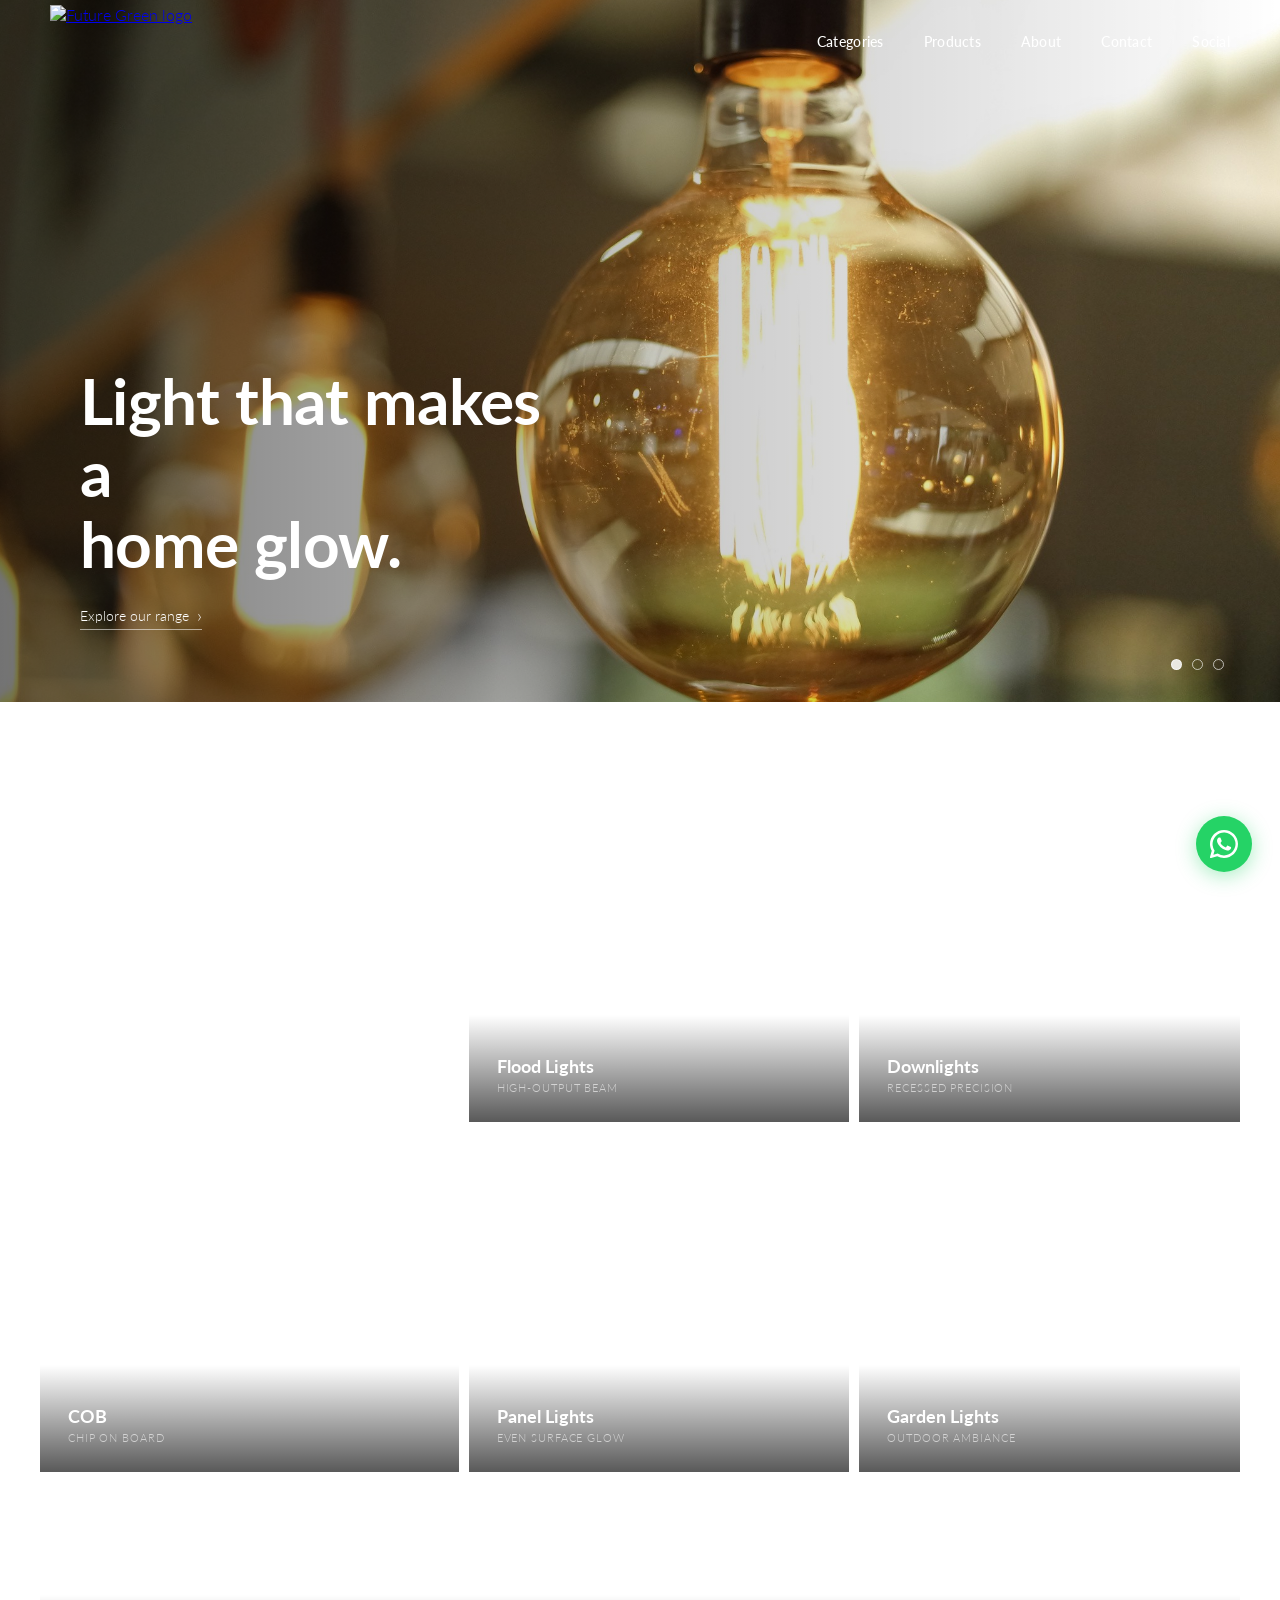
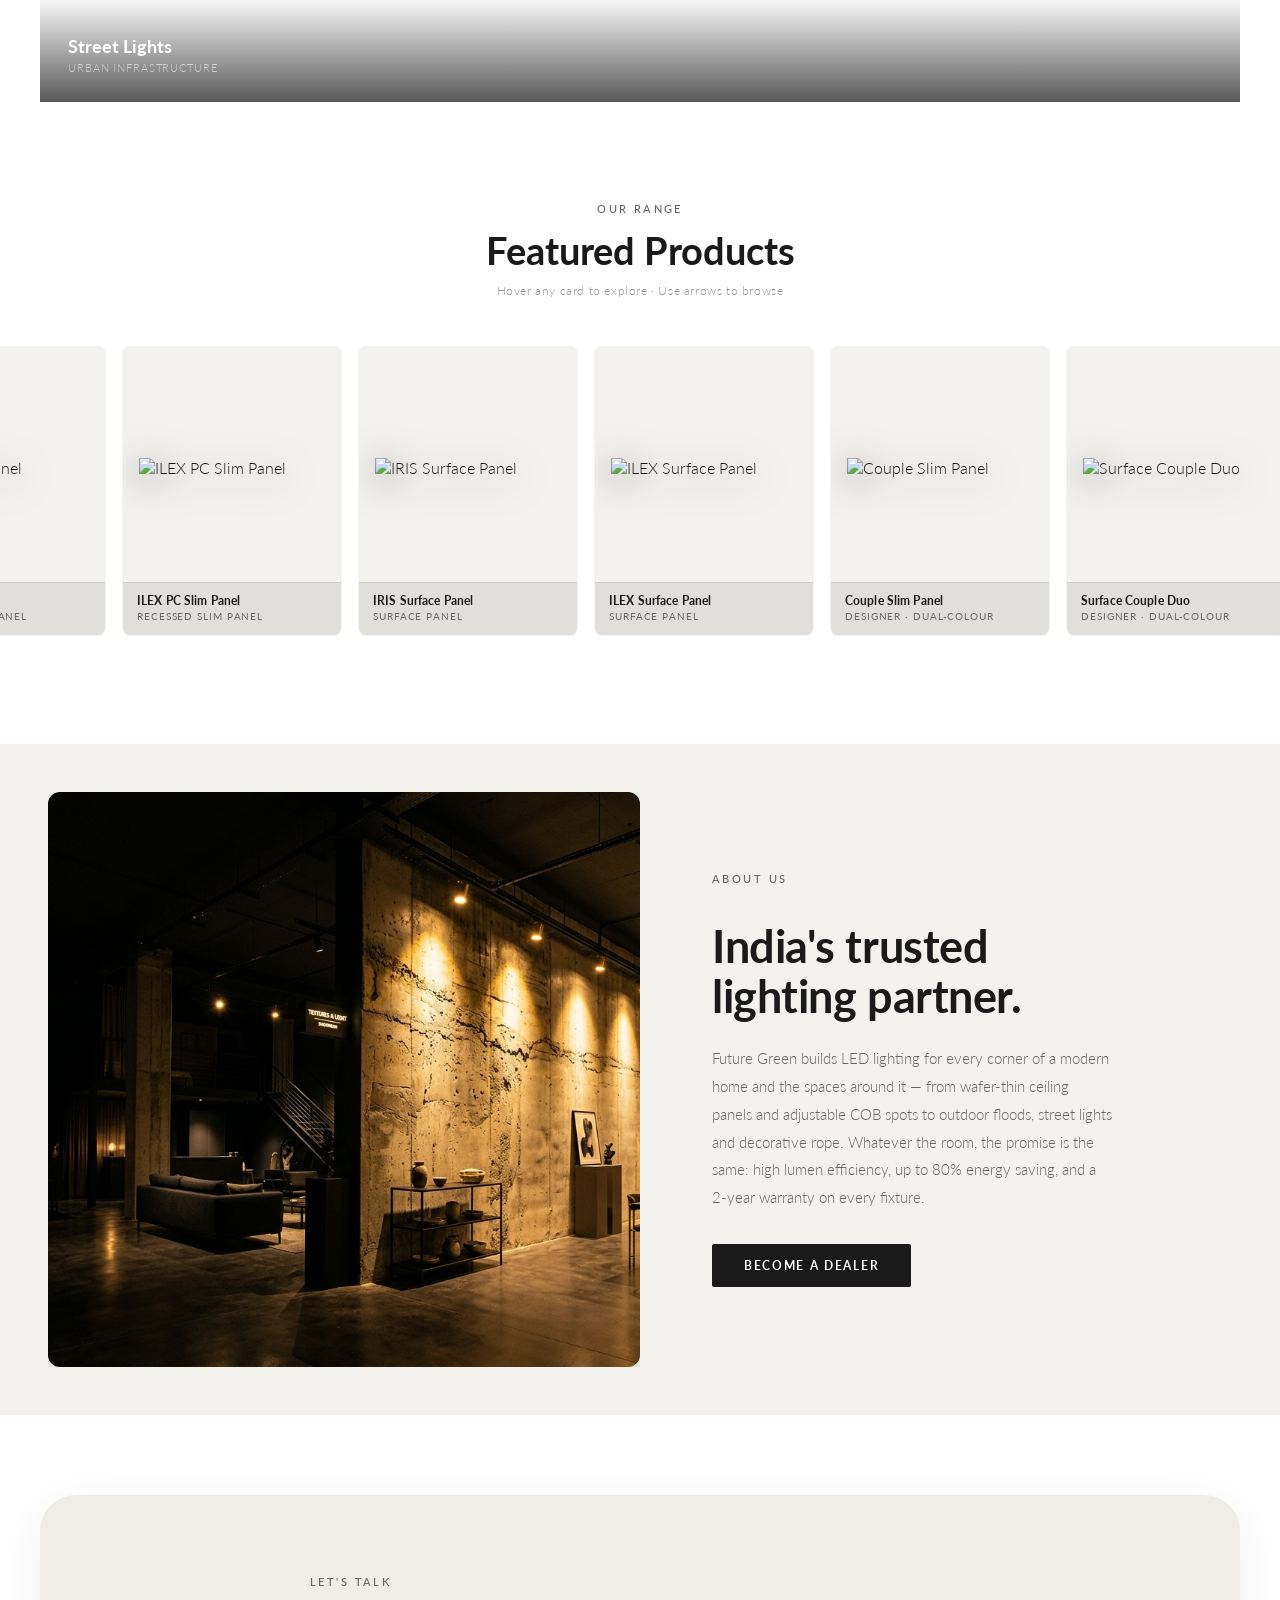
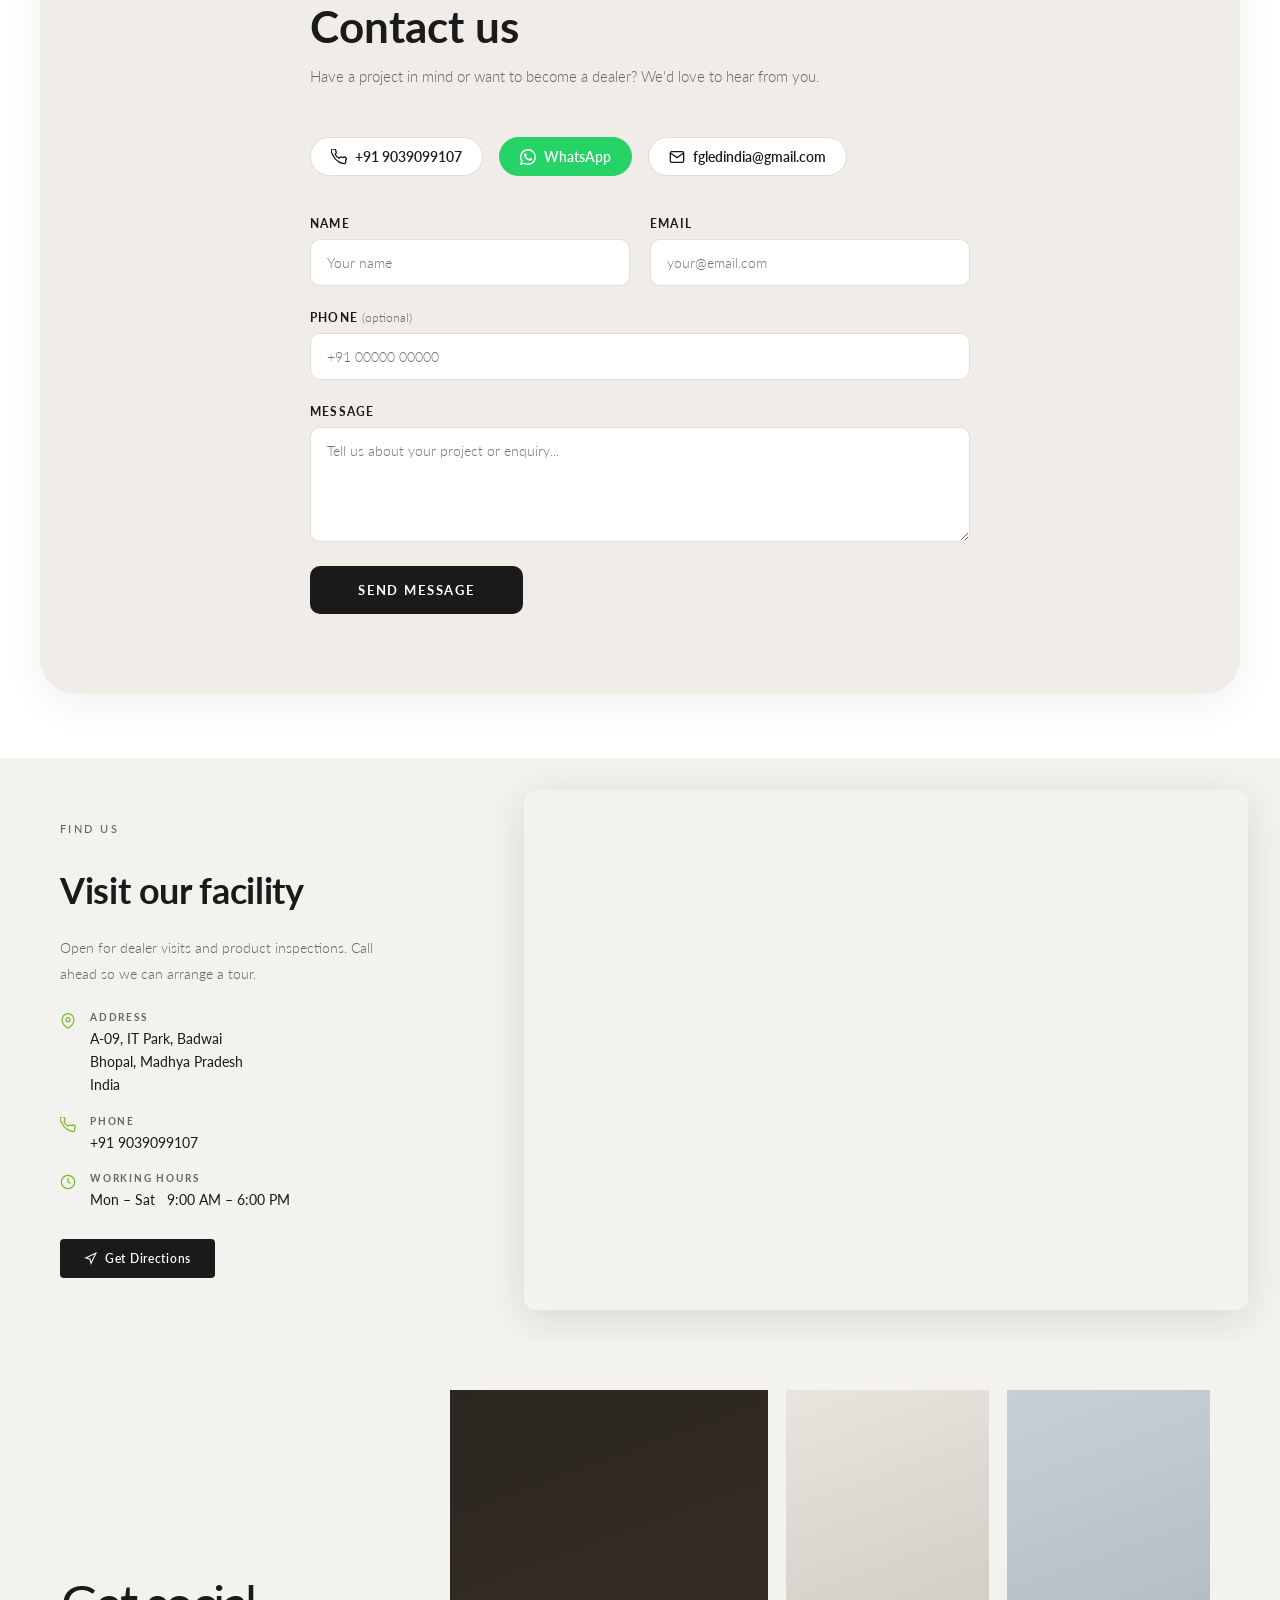
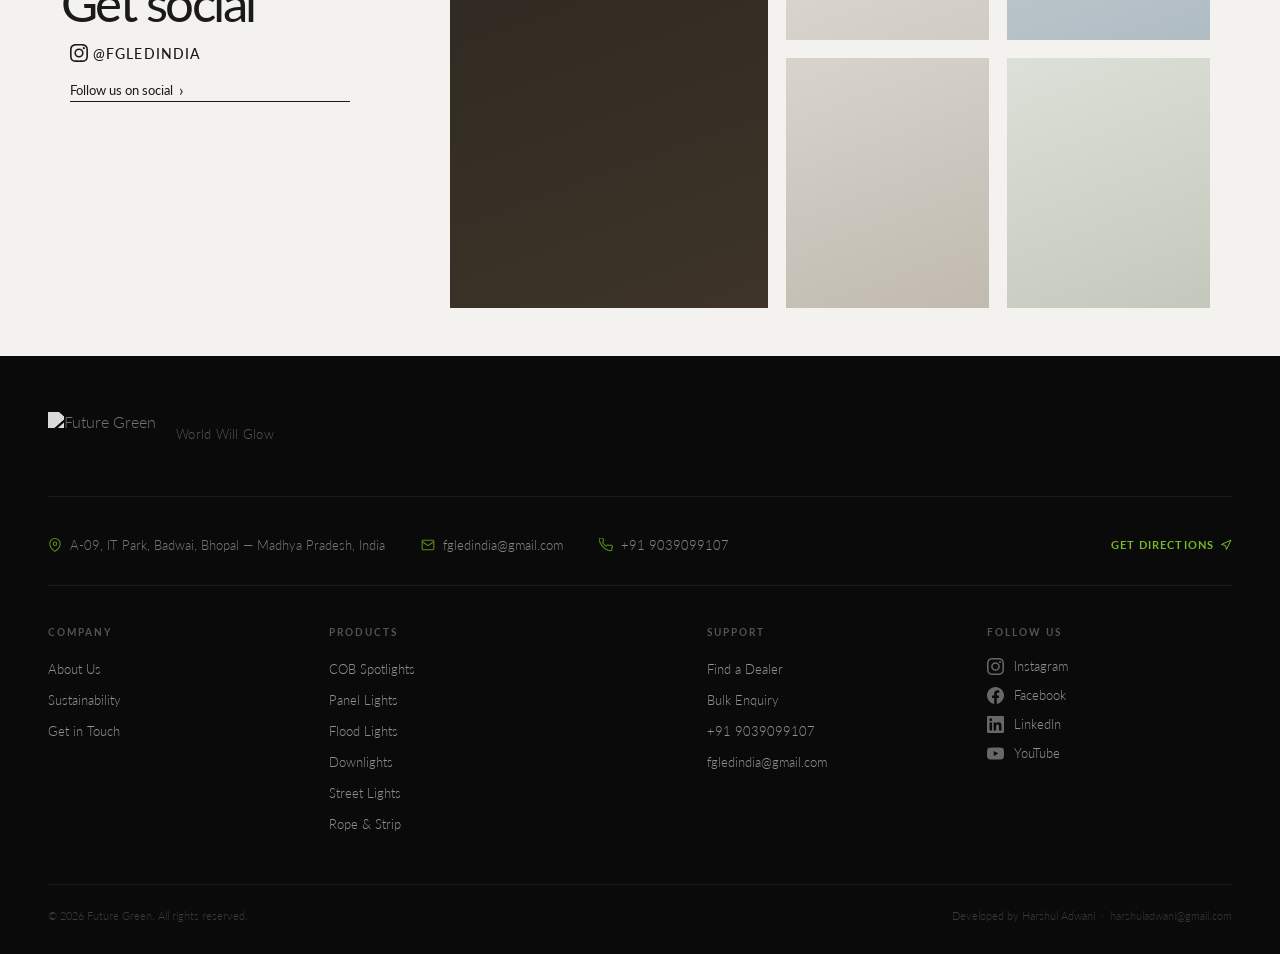
==== commit 56d094a9: "removed the stats section" ====
--- a/index.html
+++ b/index.html
@@ -1,29 +1,96 @@
 <!DOCTYPE html>
+<!-- ============================================================
+  index.html — Future Green Website
+  ──────────────────────────────────────────────────────────────
+  This is the MAIN FILE of your website. It contains all the
+  content you see on the page: text, sections, buttons, images.
+
+  HOW THE 3 FILES WORK TOGETHER:
+  • index.html  → the skeleton (structure & content)
+  • style.css   → the skin     (colours, fonts, layout)
+  • script.js   → the muscles  (animations, menus, forms)
+
+  HOW TO READ HTML:
+  • Tags come in pairs: <div> ... </div>
+  • class="something"  → connects an element to CSS styling
+  • id="something"     → lets JavaScript find that exact element
+  • href="..."         → where a link goes
+  • src="..."          → where an image/file comes from
+
+  QUICK FIND GUIDE (use Ctrl+F to jump):
+  ★ Change phone number  → search: 9039099107
+  ★ Change email         → search: fgledindia@gmail.com
+  ★ Change address       → search: Badwai
+  ★ Change nav links     → search: nav-links
+  ★ Change hero text     → search: hero-text
+  ★ Change about text    → search: about-body
+  ★ Change stats numbers → search: data-target
+  ★ Change footer links  → search: footer-col
+============================================================ -->
 <html lang="en">
 <head>
+  <!-- ── charset: tells the browser to use modern characters (emoji, Hindi, etc.) -->
   <meta charset="UTF-8" />
+
+  <!-- ── viewport: makes the site look correct on mobile phones, not zoomed out -->
   <meta name="viewport" content="width=device-width, initial-scale=1.0" />
 
+  <!-- ── TITLE: appears in the browser tab and Google search results
+       ★ TO CHANGE: edit the text between <title> and </title> -->
   <title>Future Green — World Will Glow | LED Lighting India</title>
 
+  <!-- ══════════════════════════════════════════════════════════
+       SEO META TAGS
+       These are invisible to visitors but Google reads them.
+       They control how your site appears in search results.
+  ══════════════════════════════════════════════════════════ -->
+
+  <!-- ── description: the text shown under your link in Google results
+       ★ TO CHANGE: edit the content="..." text below -->
   <meta name="description" content="Future Green builds LED lighting for every corner of a modern home — COB spotlights, panel lights, flood lights, street lights, rope light and more. 2-year warranty. Dealer enquiries welcome." />
+
+  <!-- ── keywords: words Google uses to understand what your page is about -->
   <meta name="keywords" content="LED lights India, COB lights, flood lights, downlights, panel lights, street lights, rope light, LED strip, LED manufacturer Bhopal India, energy efficient lighting" />
+
+  <!-- ── author: your company name -->
   <meta name="author" content="Future Green" />
+
+  <!-- ── canonical: tells Google THIS is the official URL (avoids duplicate content issues) -->
   <link rel="canonical" href="https://futuregreenindia.com/" />
 
+
+  <!-- ══════════════════════════════════════════════════════════
+       OPEN GRAPH (OG) TAGS
+       These control how your site looks when shared on
+       WhatsApp, Facebook, LinkedIn etc. — the little preview
+       card with a title, image and description.
+       ★ TO CHANGE: edit the content="..." on each line
+  ══════════════════════════════════════════════════════════ -->
   <meta property="og:type"        content="website" />
   <meta property="og:url"         content="https://futuregreenindia.com/" />
   <meta property="og:title"       content="Future Green — World Will Glow | LED Lighting India" />
   <meta property="og:description" content="LED lighting for every corner of a modern home — COB, Flood, Panels, Street Lights and more. Dealer &amp; bulk enquiries welcome." />
-  <meta property="og:image"       content="https://futuregreenindia.com/og-image.png" />
+  <!-- ── og:image: the preview image shown when someone shares your link
+       This points to your logo. Replace with a proper 1200×630px banner
+       image for better looking shares (upload it to resources/) -->
+  <meta property="og:image"       content="https://futuregreenindia.com/resources/logo.png" />
   <meta property="og:locale"      content="en_IN" />
   <meta property="og:site_name"   content="Future Green" />
 
+  <!-- ── Twitter card: same idea but specifically for Twitter/X shares -->
   <meta name="twitter:card"        content="summary_large_image" />
   <meta name="twitter:title"       content="Future Green — World Will Glow | LED Lighting India" />
   <meta name="twitter:description" content="LED lighting for every corner of a modern home. COB, Flood, Panels, Street Lights and more." />
-  <meta name="twitter:image"       content="https://futuregreenindia.com/og-image.png" />
-
+  <meta name="twitter:image"       content="https://futuregreenindia.com/resources/logo.png" />
+
+
+  <!-- ══════════════════════════════════════════════════════════
+       STRUCTURED DATA (JSON-LD)
+       This is like an ID card for your business that Google
+       reads to show your address, phone, hours in search results.
+       ★ TO CHANGE: edit the values inside the quotes below
+       ★ DO NOT change the @context, @type, or key names
+  ══════════════════════════════════════════════════════════ -->
   <script type="application/ld+json">
   {
     "@context": "https://schema.org",
@@ -53,21 +120,73 @@
   }
   </script>
 
+
+  <!-- ══════════════════════════════════════════════════════════
+       FAVICONS
+       The tiny icon shown in the browser tab.
+       ★ TO CHANGE: replace the files in your resources/ folder
+         with your own icon files (keep the same filenames)
+  ══════════════════════════════════════════════════════════ -->
+  <link rel="icon"             href="resources/favicon.ico" />
+  <link rel="icon"             href="resources/favicon.svg"  type="image/svg+xml" />
+  <!-- apple-touch-icon: icon shown when someone saves your site to iPhone home screen -->
+  <link rel="apple-touch-icon" href="resources/apple-touch-icon.png" />
+
+
+  <!-- ══════════════════════════════════════════════════════════
+       GOOGLE FONTS
+       Loads two fonts from Google's servers:
+       • Libre Baskerville — used for headings (elegant serif)
+       • Lato              — used for body text (clean sans-serif)
+
+       preconnect lines: tell the browser to connect to Google
+       early so fonts load faster. Don't remove these.
+
+       ★ TO CHANGE FONTS: go to fonts.google.com, pick fonts,
+         click "Get embed code" and replace the link below
+  ══════════════════════════════════════════════════════════ -->
   <link rel="preconnect" href="https://fonts.googleapis.com" />
   <link rel="preconnect" href="https://fonts.gstatic.com" crossorigin />
   <link href="https://fonts.googleapis.com/css2?family=Libre+Baskerville:wght@400;700&family=Lato:wght@300;400;700&display=swap" rel="stylesheet" />
 
+  <!-- ── Loads your style.css file which controls all the visual design -->
   <link rel="stylesheet" href="style.css" />
 </head>
 
 <body>
 
+  <!-- ══════════════════════════════════════════════════════════
+       SKIP LINK
+       A hidden link that only appears when someone uses the
+       keyboard (Tab key) to navigate. It lets them jump straight
+       to the main content, skipping the nav menu.
+       This is an accessibility requirement — don't remove it.
+  ══════════════════════════════════════════════════════════ -->
   <a href="#main-content" class="skip-link">Skip to main content</a>
 
+
+  <!-- ══════════════════════════════════════════════════════════
+       NAVIGATION BAR
+       The fixed bar at the top with your logo and page links.
+       It starts transparent over the hero, then turns white
+       when you scroll down (JavaScript handles this in script.js).
+
+       id="mainNav"  → JavaScript uses this to find the nav
+       role/aria-*   → accessibility attributes for screen readers
+  ══════════════════════════════════════════════════════════ -->
   <nav id="mainNav" role="navigation" aria-label="Main navigation">
+
+    <!-- Logo — clicking it goes back to the homepage -->
     <a href="index.html" class="nav-logo-link" aria-label="Future Green — go to homepage">
+      <!-- ★ TO CHANGE LOGO: replace resources/logo.png with your file
+           The height is controlled by .nav-logo-img in style.css -->
       <img src="resources/logo.png" alt="Future Green logo" class="nav-logo-img" />
     </a>
+
+    <!-- Desktop nav links — hidden on mobile, shown via CSS media query
+         ★ TO ADD A LINK: copy one <li>...</li> and change the href and text
+         ★ TO REMOVE A LINK: delete the whole <li>...</li> line
+         The href="#categories" means "scroll to the element with id=categories" -->
     <ul class="nav-links" role="list">
       <li><a href="#categories">Categories</a></li>
       <li><a href="#products">Products</a></li>
@@ -75,6 +194,11 @@
       <li><a href="#contact">Contact</a></li>
       <li><a href="#social">Social</a></li>
     </ul>
+
+    <!-- Hamburger button — the ☰ icon shown only on mobile
+         The three <span> tags are the three lines of the icon.
+         JavaScript animates them into an X when the menu opens.
+         aria-expanded tells screen readers if the menu is open -->
     <button
       id="hamburger"
       class="hamburger"
@@ -83,8 +207,17 @@
       aria-controls="mobileMenu">
       <span></span><span></span><span></span>
     </button>
+
   </nav>
 
+
+  <!-- ══════════════════════════════════════════════════════════
+       MOBILE MENU DRAWER
+       The full-screen menu that slides down when hamburger is clicked.
+       Starts hidden (aria-hidden="true"), JavaScript shows it.
+       ★ TO CHANGE LINKS: edit the <a href="..."> tags below
+         (keep them matching the nav-links above)
+  ══════════════════════════════════════════════════════════ -->
   <div id="mobileMenu" class="mobile-menu" role="dialog" aria-label="Mobile navigation" aria-hidden="true">
     <ul role="list">
       <li><a href="#categories">Categories</a></li>
@@ -92,7 +225,10 @@
       <li><a href="#about">About</a></li>
       <li><a href="#contact">Contact</a></li>
       <li><a href="#social">Social</a></li>
+      <!-- WhatsApp button — only shown in the mobile menu -->
       <li>
+        <!-- ★ TO CHANGE WHATSAPP NUMBER: replace 919039099107
+             Format: 91 (country code) + your 10-digit number, no spaces -->
         <a href="https://wa.me/919039099107" class="mobile-whatsapp" target="_blank" rel="noopener">
           WhatsApp Us
         </a>
@@ -101,38 +237,74 @@
   </div>
 
 
+  <!-- ══════════════════════════════════════════════════════════
+       MAIN CONTENT
+       Everything the user actually sees on the page goes here.
+       id="main-content" is the target of the skip-link above.
+  ══════════════════════════════════════════════════════════ -->
   <main id="main-content">
 
-    <!-- ═══ HERO ═══ -->
+
+    <!-- ══════════════════════════════════════════════════════
+         SECTION 1: HERO SLIDESHOW
+         The big full-screen image section at the very top.
+         Contains 3 slides that auto-rotate every 5 seconds.
+
+         HOW SLIDES WORK:
+         • Each .hero-slide is stacked on top of each other
+         • Only the one with class "active" is fully visible
+         • JavaScript switches the "active" class every 5s
+         • The background images are set in style.css
+           (search: slide-bg-1, slide-bg-2, slide-bg-3)
+
+         ★ TO CHANGE SLIDE TEXT: edit the <h1> and <p> below
+         ★ TO CHANGE SLIDE IMAGES: edit .slide-bg-1 etc in style.css
+         ★ TO CHANGE SLIDE SPEED: edit the 5000 in script.js
+    ══════════════════════════════════════════════════════ -->
     <section class="hero" id="hero" aria-label="Hero slideshow">
 
+      <!-- SLIDE 1 -->
       <div class="hero-slide active" role="group" aria-label="Slide 1 of 3">
+        <!-- hero-slide-bg: the background image (set in style.css as .slide-bg-1) -->
         <div class="hero-slide-bg slide-bg-1" aria-hidden="true"></div>
+        <!-- hero-overlay: the dark gradient that makes text readable over the photo -->
         <div class="hero-overlay" aria-hidden="true"></div>
+        <!-- hero-text: the actual text and button shown on this slide
+             ★ TO CHANGE: edit the text inside <h1> and the link text -->
         <div class="hero-text">
           <h1>Light that makes a<br>home glow.</h1>
+          <!-- <br> forces a line break at that point -->
           <a href="#categories" class="hero-link">Explore our range</a>
         </div>
       </div>
 
+      <!-- SLIDE 2 -->
       <div class="hero-slide" role="group" aria-label="Slide 2 of 3">
         <div class="hero-slide-bg slide-bg-2" aria-hidden="true"></div>
         <div class="hero-overlay" aria-hidden="true"></div>
+        <!-- hero-h2: styled like a heading but uses <p> tag (heading is already used above) -->
         <div class="hero-text">
           <p class="hero-h2">Indoor · Outdoor<br>· Decorative</p>
           <a href="#categories" class="hero-link">View all categories</a>
         </div>
       </div>
 
+      <!-- SLIDE 3 -->
       <div class="hero-slide" role="group" aria-label="Slide 3 of 3">
         <div class="hero-slide-bg slide-bg-3" aria-hidden="true"></div>
         <div class="hero-overlay" aria-hidden="true"></div>
         <div class="hero-text">
           <p class="hero-h2">Engineered for<br>the outdoors</p>
+          <!-- &amp; is how you write & in HTML safely -->
           <a href="#categories" class="hero-link">Garden &amp; Street lights</a>
         </div>
       </div>
 
+      <!-- SLIDE DOTS — the small circles at the bottom right
+           onclick="goSlide(0)" means "when clicked, call the goSlide
+           function in script.js with slide number 0 (first slide)"
+           ★ TO ADD A SLIDE: add a new hero-slide above AND a new
+             button here, updating the aria-labels accordingly -->
       <div class="hero-dots" role="tablist" aria-label="Slideshow controls">
         <button class="hero-dot active" onclick="goSlide(0)" role="tab" aria-selected="true"  aria-label="Go to slide 1"></button>
         <button class="hero-dot"        onclick="goSlide(1)" role="tab" aria-selected="false" aria-label="Go to slide 2"></button>
@@ -142,97 +314,123 @@
     </section>
 
 
-    <!-- ═══ CATEGORIES ═══ -->
+    <!-- ══════════════════════════════════════════════════════
+         SECTION 2: PRODUCT CATEGORIES
+         The mosaic grid of 6 category cards (COB, Flood, etc.)
+         Each card is a clickable link to the #products section.
+
+         Background images are set in style.css (search: cat-bg-1)
+         Layout (which card is tall/wide) is also in style.css.
+
+         ★ TO CHANGE CATEGORY NAME: edit the <span class="cat-label"> text
+         ★ TO CHANGE SUBTITLE: edit the <span class="cat-sub"> text
+         ★ TO CHANGE WHERE IT LINKS: change href="#products" to any URL
+         ★ TO CHANGE BACKGROUND IMAGE: edit .cat-bg-1 etc in style.css
+    ══════════════════════════════════════════════════════ -->
     <section class="categories" id="categories" aria-labelledby="categories-heading">
+      <!-- sr-only: this heading is invisible on screen but read by Google and screen readers -->
       <h2 id="categories-heading" class="sr-only">Product Categories</h2>
+
       <div class="cat-grid">
+
+        <!-- Each cat-cell is one category card.
+             cat-tall-left / cat-bg-2 etc = size and image classes (defined in style.css) -->
+
+        <!-- Category 1: COB Lights -->
         <a href="#products" class="cat-cell cat-tall-left cat-bg-1" aria-label="COB Lights — Chip on Board">
           <div class="cat-img-inner" aria-hidden="true"></div>
-          <div class="cat-label-wrap"><span class="cat-label">COB</span><span class="cat-sub">Chip on Board</span></div>
+          <div class="cat-label-wrap">
+            <span class="cat-label">COB</span>           <!-- main category name -->
+            <span class="cat-sub">Chip on Board</span>   <!-- subtitle below the name -->
+          </div>
         </a>
+
+        <!-- Category 2: Flood Lights -->
         <a href="#products" class="cat-cell cat-bg-2" aria-label="Flood Lights — High-output beam">
           <div class="cat-img-inner" aria-hidden="true"></div>
-          <div class="cat-label-wrap"><span class="cat-label">Flood Lights</span><span class="cat-sub">High-output beam</span></div>
+          <div class="cat-label-wrap">
+            <span class="cat-label">Flood Lights</span>
+            <span class="cat-sub">High-output beam</span>
+          </div>
         </a>
+
+        <!-- Category 3: Downlights -->
         <a href="#products" class="cat-cell cat-bg-3" aria-label="Downlights — Recessed precision">
           <div class="cat-img-inner" aria-hidden="true"></div>
-          <div class="cat-label-wrap"><span class="cat-label">Downlights</span><span class="cat-sub">Recessed precision</span></div>
+          <div class="cat-label-wrap">
+            <span class="cat-label">Downlights</span>
+            <span class="cat-sub">Recessed precision</span>
+          </div>
         </a>
+
+        <!-- Category 4: Panel Lights (tall card in center) -->
         <a href="#products" class="cat-cell cat-tall-center cat-bg-4" aria-label="Panel Lights — Even surface glow">
           <div class="cat-img-inner" aria-hidden="true"></div>
-          <div class="cat-label-wrap"><span class="cat-label">Panel Lights</span><span class="cat-sub">Even surface glow</span></div>
+          <div class="cat-label-wrap">
+            <span class="cat-label">Panel Lights</span>
+            <span class="cat-sub">Even surface glow</span>
+          </div>
         </a>
+
+        <!-- Category 5: Garden Lights -->
         <a href="#products" class="cat-cell cat-bg-5" aria-label="Garden Lights — Outdoor ambiance">
           <div class="cat-img-inner" aria-hidden="true"></div>
-          <div class="cat-label-wrap"><span class="cat-label">Garden Lights</span><span class="cat-sub">Outdoor ambiance</span></div>
+          <div class="cat-label-wrap">
+            <span class="cat-label">Garden Lights</span>
+            <span class="cat-sub">Outdoor ambiance</span>
+          </div>
         </a>
+
+        <!-- Category 6: Street Lights (wide card on right) -->
         <a href="#products" class="cat-cell cat-wide-right cat-bg-6" aria-label="Street Lights — Urban infrastructure">
           <div class="cat-img-inner" aria-hidden="true"></div>
-          <div class="cat-label-wrap"><span class="cat-label">Street Lights</span><span class="cat-sub">Urban infrastructure</span></div>
+          <div class="cat-label-wrap">
+            <span class="cat-label">Street Lights</span>
+            <span class="cat-sub">Urban infrastructure</span>
+          </div>
         </a>
+
       </div>
     </section>
 
-
-    <!-- ═══ STATS ═══ -->
-    <section class="stats" id="stats" aria-labelledby="stats-heading">
-      <h2 id="stats-heading" class="sr-only">Company Statistics</h2>
-      <div class="stats-grid">
-        <div class="stat-card">
-          <div class="stat-number">
-            <span class="stat-count" data-target="15">0</span>
-            <span class="stat-suffix" aria-hidden="true">+</span>
-          </div>
-          <p class="stat-label">Years Experience</p>
-        </div>
-        <div class="stat-card">
-          <div class="stat-number">
-            <span class="stat-count" data-target="200">0</span>
-            <span class="stat-suffix" aria-hidden="true">+</span>
-          </div>
-          <p class="stat-label">Product Variants</p>
-        </div>
-        <div class="stat-card">
-          <div class="stat-number">
-            <span class="stat-count" data-target="500">0</span>
-            <span class="stat-suffix" aria-hidden="true">+</span>
-          </div>
-          <p class="stat-label">Dealer Partners</p>
-        </div>
-        <div class="stat-card">
-          <div class="stat-number">
-            <span class="stat-count" data-target="30">0</span>
-            <span class="stat-suffix" aria-hidden="true">+</span>
-          </div>
-          <p class="stat-label">States Covered</p>
-        </div>
-      </div>
-    </section>
-
-
-    <!-- ═══ PRODUCT STRIP ═══ -->
+    <!-- ══════════════════════════════════════════════════════
+         SECTION 4: PRODUCT STRIP (scrolling carousel)
+         An infinite auto-scrolling row of product cards.
+         JavaScript builds the cards from the STRIP_PRODUCTS
+         array in script.js and fills the #stripTrack div.
+
+         ★ TO ADD / REMOVE PRODUCTS: edit STRIP_PRODUCTS in script.js
+         ★ TO CHANGE SCROLL SPEED: edit `speed` in script.js
+         The ‹ › buttons let users scroll manually.
+    ══════════════════════════════════════════════════════ -->
     <section class="strip-section" id="products" aria-labelledby="products-heading">
 
+      <!-- Section heading and subtitle
+           class="reveal" means it fades in when scrolled into view -->
       <div class="strip-heading reveal">
-        <p class="strip-eyebrow">Our Range</p>
+        <p class="strip-eyebrow">Our Range</p>   <!-- small label above heading -->
         <h2 id="products-heading">Featured Products</h2>
         <p class="strip-hint">Hover any card to explore · Use arrows to browse</p>
       </div>
 
-      <!-- strip-outer: positions the edge nav buttons -->
+      <!-- strip-outer: wrapper that positions the left/right arrow buttons -->
       <div class="strip-outer">
 
+        <!-- Left arrow button (previous) -->
         <button class="strip-nav strip-nav-prev" id="stripPrev" aria-label="Previous products">
+          <!-- SVG icon = scalable vector graphic = an icon drawn with code, not an image file -->
           <svg width="20" height="20" viewBox="0 0 24 24" fill="none" stroke="currentColor" stroke-width="2.5" stroke-linecap="round" stroke-linejoin="round" aria-hidden="true">
             <polyline points="15 18 9 12 15 6"/>
           </svg>
         </button>
 
+        <!-- The scrolling track — JavaScript fills this with product cards -->
         <div class="strip-wrapper" aria-label="Scrolling product showcase" role="region">
-          <!-- JS populates this with 22 products × 2 sets -->
+          <!-- This div starts empty. script.js injects all product cards here. -->
           <div class="strip-track" id="stripTrack" aria-hidden="true"></div>
         </div>
 
+        <!-- Right arrow button (next) -->
         <button class="strip-nav strip-nav-next" id="stripNext" aria-label="Next products">
           <svg width="20" height="20" viewBox="0 0 24 24" fill="none" stroke="currentColor" stroke-width="2.5" stroke-linecap="round" stroke-linejoin="round" aria-hidden="true">
             <polyline points="9 18 15 12 9 6"/>
@@ -244,37 +442,81 @@
     </section>
 
 
-    <!-- ═══ ABOUT ═══ -->
+    <!-- ══════════════════════════════════════════════════════
+         SECTION 5: ABOUT US
+         Two-column layout: photo on left, text on right.
+         class="reveal" → fades in when scrolled into view.
+         The photo is a CSS background image (set in style.css,
+         search: about-img-1).
+
+         ★ TO CHANGE HEADING: edit the <h2> text
+         ★ TO CHANGE PARAGRAPH: edit the <p class="about-body"> text
+         ★ TO CHANGE BUTTON TEXT: edit "Become a dealer"
+         ★ TO CHANGE PHOTO: edit .about-img-1 in style.css
+    ══════════════════════════════════════════════════════ -->
     <section class="about reveal" id="about" aria-labelledby="about-heading">
+
+      <!-- Left side: the photo -->
       <div class="about-images">
+        <!-- This div shows a background image defined in style.css (.about-img-1)
+             role="img" + aria-label makes it accessible to screen readers -->
         <div class="about-img about-img-1" role="img" aria-label="Future Green manufacturing facility"></div>
       </div>
+
+      <!-- Right side: the text content -->
       <div class="about-text">
-        <p class="about-eyebrow">About Us</p>
+        <p class="about-eyebrow">About Us</p>  <!-- small uppercase label -->
         <h2 id="about-heading">India's trusted<br>lighting partner.</h2>
+
+        <!-- ★ Main about paragraph — change this text to describe your company -->
         <p class="about-body">
           Future Green builds LED lighting for every corner of a modern home and the spaces around it — from wafer-thin ceiling panels and adjustable COB spots to outdoor floods, street lights and decorative rope. Whatever the room, the promise is the same: high lumen efficiency, up to 80% energy saving, and a 2-year warranty on every fixture.
         </p>
+
+        <!-- CTA button that scrolls to the contact form -->
         <a href="#contact" class="btn-about">Become a dealer</a>
       </div>
+
     </section>
 
 
-    <!-- ═══ CONTACT ═══ -->
+    <!-- ══════════════════════════════════════════════════════
+         SECTION 6: CONTACT
+         Has two parts:
+         A) The contact form (powered by Formspree)
+         B) The location card + Google Maps embed below it
+
+         FORMSPREE: a free service that receives your form
+         submissions and emails them to you. The action URL
+         is your unique Formspree endpoint.
+         ★ IMPORTANT: Go to formspree.io → your form settings
+           → Allowed Domains → add futuregreenindia.com
+           (prevents spam from other websites)
+
+         ★ TO CHANGE PHONE/EMAIL: search 9039099107 / fgledindia@gmail.com
+         ★ TO CHANGE FORM FIELDS: add/remove <div class="form-group"> blocks
+         ★ TO CHANGE SUCCESS MESSAGE: edit the <p class="form-success"> text
+    ══════════════════════════════════════════════════════ -->
     <section class="contact reveal" id="contact" aria-labelledby="contact-heading">
       <div class="contact-wrapper">
         <div class="contact-inner">
+
           <p class="contact-eyebrow">Let's talk</p>
           <h2 id="contact-heading">Contact us</h2>
           <p class="contact-sub">Have a project in mind or want to become a dealer? We'd love to hear from you.</p>
 
+          <!-- Quick contact buttons (phone / WhatsApp / email) shown above the form -->
           <div class="contact-quick">
+
+            <!-- Phone call link — tel: opens the phone dialler on mobile -->
             <a href="tel:+919039099107" class="contact-quick-item" aria-label="Call us">
               <svg width="16" height="16" viewBox="0 0 24 24" fill="none" stroke="currentColor" stroke-width="2" aria-hidden="true">
                 <path d="M22 16.92v3a2 2 0 01-2.18 2 19.79 19.79 0 01-8.63-3.07A19.5 19.5 0 013.07 9.81 19.79 19.79 0 01.01 1.18 2 2 0 012 0h3a2 2 0 012 1.72c.127.96.361 1.903.7 2.81a2 2 0 01-.45 2.11L6.09 7.91a16 16 0 006 6l1.27-1.27a2 2 0 012.11-.45c.907.339 1.85.573 2.81.7A2 2 0 0122 16.92z"/>
               </svg>
               +91 9039099107
             </a>
+
+            <!-- WhatsApp link — wa.me/ is WhatsApp's official link format -->
             <a href="https://wa.me/919039099107" class="contact-quick-item contact-quick-wa" target="_blank" rel="noopener" aria-label="WhatsApp us">
               <svg width="16" height="16" viewBox="0 0 24 24" fill="currentColor" aria-hidden="true">
                 <path d="M17.472 14.382c-.297-.149-1.758-.867-2.03-.967-.273-.099-.471-.148-.67.15-.197.297-.767.966-.94 1.164-.173.199-.347.223-.644.075-.297-.15-1.255-.463-2.39-1.475-.883-.788-1.48-1.761-1.653-2.059-.173-.297-.018-.458.13-.606.134-.133.298-.347.446-.52.149-.174.198-.298.298-.497.099-.198.05-.371-.025-.52-.075-.149-.669-1.612-.916-2.207-.242-.579-.487-.5-.669-.51-.173-.008-.371-.01-.57-.01-.198 0-.52.074-.792.372-.272.297-1.04 1.016-1.04 2.479 0 1.462 1.065 2.875 1.213 3.074.149.198 2.096 3.2 5.077 4.487.709.306 1.262.489 1.694.625.712.227 1.36.195 1.871.118.571-.085 1.758-.719 2.006-1.413.248-.694.248-1.289.173-1.413-.074-.124-.272-.198-.57-.347z"/>
@@ -282,60 +524,93 @@
               </svg>
               WhatsApp
             </a>
+
+            <!-- Email link — mailto: opens the email app -->
             <a href="mailto:fgledindia@gmail.com" class="contact-quick-item" aria-label="Email us">
               <svg width="16" height="16" viewBox="0 0 24 24" fill="none" stroke="currentColor" stroke-width="2" aria-hidden="true">
                 <path d="M4 4h16c1.1 0 2 .9 2 2v12c0 1.1-.9 2-2 2H4c-1.1 0-2-.9-2-2V6c0-1.1.9-2 2-2z"/><polyline points="22,6 12,13 2,6"/>
               </svg>
               fgledindia@gmail.com
             </a>
+
           </div>
 
-          <form action="https://formspree.io/f/mgobvgdd" method="POST">
+          <!-- CONTACT FORM
+               action="..." → the Formspree URL that receives your submissions
+               method="POST" → how the data is sent (standard for forms)
+               novalidate → we do our own validation in script.js -->
+          <form id="contactForm" action="https://formspree.io/f/mgobvgdd" method="POST" novalidate>
+
+            <!-- Two fields side by side: Name and Email -->
             <div class="form-row">
+              <!-- Name field -->
               <div class="form-group">
+                <!-- label for="name" links this label to the input id="name" below -->
                 <label for="name">Name</label>
                 <input type="text" id="name" name="name" placeholder="Your name" required autocomplete="name" />
+                <!-- required → browser won't submit if this is empty
+                     autocomplete → browser suggests saved values -->
               </div>
+              <!-- Email field -->
               <div class="form-group">
                 <label for="email">Email</label>
                 <input type="email" id="email" name="email" placeholder="your@email.com" required autocomplete="email" />
               </div>
             </div>
+
+            <!-- Phone field (optional) -->
             <div class="form-group">
               <label for="phone">Phone <span class="optional">(optional)</span></label>
               <input type="tel" id="phone" name="phone" placeholder="+91 00000 00000" autocomplete="tel" />
             </div>
+
+            <!-- Message textarea — rows="5" sets the height -->
             <div class="form-group">
               <label for="message">Message</label>
               <textarea id="message" name="message" rows="5" placeholder="Tell us about your project or enquiry..." required></textarea>
             </div>
+
+            <!-- Submit button — JavaScript handles the click, shows loading state -->
             <button type="submit" class="btn-submit">Send message</button>
+
           </form>
 
+          <!-- Success message shown after form is submitted successfully.
+               Hidden by default (display:none in CSS), JavaScript shows it.
+               ★ TO CHANGE: edit the text below -->
           <p class="form-success" id="formSuccess" role="alert" aria-live="polite">
             Thank you! We'll be in touch soon.
           </p>
+
         </div>
       </div>
 
-      <!-- Location map -->
+      <!-- ── LOCATION CARD + MAP (below the form) ── -->
       <div class="contact-location">
         <div class="contact-location-wrapper">
+
+          <!-- Left: address, phone, hours, directions button -->
           <div class="location-info-card">
             <p class="about-eyebrow">Find Us</p>
             <h3 class="location-card-heading">Visit our facility</h3>
             <p class="location-body">Open for dealer visits and product inspections. Call ahead so we can arrange a tour.</p>
 
+            <!-- Three detail rows: address, phone, hours -->
             <div class="location-details">
+
+              <!-- Address row -->
               <div class="location-detail-item">
                 <svg width="16" height="16" viewBox="0 0 24 24" fill="none" stroke="currentColor" stroke-width="1.8" aria-hidden="true">
                   <path d="M21 10c0 7-9 13-9 13S3 17 3 10a9 9 0 0118 0z"/><circle cx="12" cy="10" r="3"/>
                 </svg>
                 <div>
                   <p class="location-detail-label">Address</p>
+                  <!-- ★ TO CHANGE ADDRESS: edit the text below -->
                   <p class="location-detail-value">A-09, IT Park, Badwai<br>Bhopal, Madhya Pradesh<br>India</p>
                 </div>
               </div>
+
+              <!-- Phone row -->
               <div class="location-detail-item">
                 <svg width="16" height="16" viewBox="0 0 24 24" fill="none" stroke="currentColor" stroke-width="1.8" aria-hidden="true">
                   <path d="M22 16.92v3a2 2 0 01-2.18 2 19.79 19.79 0 01-8.63-3.07A19.5 19.5 0 013.07 9.81 19.79 19.79 0 01.01 1.18 2 2 0 012 0h3a2 2 0 012 1.72c.127.96.361 1.903.7 2.81a2 2 0 01-.45 2.11L6.09 7.91a16 16 0 006 6l1.27-1.27a2 2 0 012.11-.45c.907.339 1.85.573 2.81.7A2 2 0 0122 16.92z"/>
@@ -345,18 +620,23 @@
                   <a href="tel:+919039099107" class="location-detail-value location-link">+91 9039099107</a>
                 </div>
               </div>
+
+              <!-- Hours row -->
               <div class="location-detail-item">
                 <svg width="16" height="16" viewBox="0 0 24 24" fill="none" stroke="currentColor" stroke-width="1.8" aria-hidden="true">
                   <circle cx="12" cy="12" r="10"/><path d="M12 6v6l4 2"/>
                 </svg>
                 <div>
                   <p class="location-detail-label">Working Hours</p>
+                  <!-- &nbsp; = non-breaking space (adds a gap) -->
                   <p class="location-detail-value">Mon – Sat &nbsp; 9:00 AM – 6:00 PM</p>
                 </div>
               </div>
+
             </div>
 
-            <a href="https://maps.google.com/?q=IT+Park+Badwai+Bhopal+Madhya+Pradesh+India" target="_blank" rel="noopener" class="btn-directions">
+            <!-- Get Directions button — opens Google Maps navigation -->
+            <a href="https://www.google.com/maps/dir/?api=1&destination=FUTURE+GREEN+INDIA+IT+Park+Badwai+Bhopal" target="_blank" rel="noopener" class="btn-directions">
               <svg width="13" height="13" viewBox="0 0 24 24" fill="none" stroke="currentColor" stroke-width="2" aria-hidden="true">
                 <polygon points="3 11 22 2 13 21 11 13 3 11"/>
               </svg>
@@ -364,11 +644,13 @@
             </a>
           </div>
 
+          <!-- Right: embedded Google Map
+               ★ TO UPDATE THE MAP: go to maps.google.com → find your location
+                 → Share → Embed a map → copy the full src URL and replace below -->
           <div class="location-map">
-            <!-- Replace src with your own Google Maps embed URL from maps.google.com > Share > Embed a map -->
             <iframe
               class="location-map-iframe"
-              src="https://www.google.com/maps/embed?pb=!1m18!1m12!1m3!1d14680!2d77.37!3d23.28!2m3!1f0!2f0!3f0!3m2!1i1024!2i768!4f13.1!3m3!1m2!1s0x397c428f0000000%3A0x1!2sBadwai%2C+Bhopal%2C+Madhya+Pradesh!5e0!3m2!1sen!2sin!4v1700000000000!5m2!1sen!2sin"
+              src="https://www.google.com/maps/embed?pb=!1m18!1m12!1m3!1d1544.4843896873485!2d77.36829817455188!3d23.312038641516217!2m3!1f0!2f0!3f0!3m2!1i1024!2i768!4f13.1!3m3!1m2!1s0x397c69f2a77469d3%3A0xb3e2db253bf31f36!2sFUTURE%20GREEN%20INDIA!5e0!3m2!1sen!2sin!4v1780839756616!5m2!1sen!2sin"
               width="100%" height="100%" style="border:0;"
               allowfullscreen="" loading="lazy"
               referrerpolicy="no-referrer-when-downgrade"
@@ -376,16 +658,29 @@
               aria-label="Map showing Future Green facility in Badwai, Bhopal">
             </iframe>
           </div>
+
         </div>
       </div>
 
     </section>
 
 
-    <!-- ═══ SOCIAL ═══ -->
+    <!-- ══════════════════════════════════════════════════════
+         SECTION 7: SOCIAL / INSTAGRAM
+         Left side: handle + follow link
+         Right side: 5 placeholder boxes for Instagram photos
+         (the placeholder colours are set in style.css)
+
+         ★ TO CHANGE INSTAGRAM HANDLE: edit @fgledindia and the href URLs
+         ★ TO ADD REAL PHOTOS: replace .social-ph-1 etc background
+           images in style.css with your actual photo URLs
+    ══════════════════════════════════════════════════════ -->
     <section class="social-section reveal" id="social" aria-labelledby="social-heading">
+
+      <!-- Left panel -->
       <div class="social-left">
         <h2 id="social-heading">Get social</h2>
+        <!-- Instagram handle link -->
         <a href="https://instagram.com/fgledindia" class="social-handle" target="_blank" rel="noopener" aria-label="Follow us on Instagram">
           <svg width="16" height="16" viewBox="0 0 24 24" fill="currentColor" aria-hidden="true">
             <path d="M12 2.163c3.204 0 3.584.012 4.85.07 3.252.148 4.771 1.691 4.919 4.919.058 1.265.069 1.645.069 4.849 0 3.205-.012 3.584-.069 4.849-.149 3.225-1.664 4.771-4.919 4.919-1.266.058-1.644.07-4.85.07-3.204 0-3.584-.012-4.849-.07-3.26-.149-4.771-1.699-4.919-4.92-.058-1.265-.07-1.644-.07-4.849 0-3.204.013-3.583.07-4.849.149-3.227 1.664-4.771 4.919-4.919 1.266-.057 1.645-.069 4.849-.069zM12 0C8.741 0 8.333.014 7.053.072 2.695.272.273 2.69.073 7.052.014 8.333 0 8.741 0 12c0 3.259.014 3.668.072 4.948.2 4.358 2.618 6.78 6.98 6.98C8.333 23.986 8.741 24 12 24c3.259 0 3.668-.014 4.948-.072 4.354-.2 6.782-2.618 6.979-6.98.059-1.28.073-1.689.073-4.948 0-3.259-.014-3.667-.072-4.947-.196-4.354-2.617-6.78-6.979-6.98C15.668.014 15.259 0 12 0zm0 5.838a6.162 6.162 0 100 12.324 6.162 6.162 0 000-12.324zM12 16a4 4 0 110-8 4 4 0 010 8zm6.406-11.845a1.44 1.44 0 100 2.881 1.44 1.44 0 000-2.881z"/>
@@ -394,6 +689,11 @@
         </a>
         <a href="https://instagram.com/fgledindia" class="link-arrow" target="_blank" rel="noopener">Follow us on social</a>
       </div>
+
+      <!-- Right panel: 5 Instagram photo placeholders
+           social-img-tall = first photo is taller (spans 2 rows)
+           ★ TO ADD REAL PHOTOS: set background-image in style.css
+             on .social-ph-1 through .social-ph-5 -->
       <div class="social-grid" aria-label="Instagram feed preview">
         <div class="social-img social-img-tall"><div class="social-img-inner social-ph-1" aria-label="Instagram photo 1"></div></div>
         <div class="social-img"><div class="social-img-inner social-ph-2" aria-label="Instagram photo 2"></div></div>
@@ -401,47 +701,73 @@
         <div class="social-img"><div class="social-img-inner social-ph-4" aria-label="Instagram photo 4"></div></div>
         <div class="social-img"><div class="social-img-inner social-ph-5" aria-label="Instagram photo 5"></div></div>
       </div>
+
     </section>
 
 
-  </main>
-
-
-  <!-- ═══ FOOTER ═══ -->
+  </main><!-- end of main content -->
+
+
+  <!-- ══════════════════════════════════════════════════════════
+       FOOTER
+       The dark section at the very bottom.
+       Contains: logo, tagline, contact info strip, link columns,
+       social icons, copyright, developer credit.
+
+       ★ TO CHANGE FOOTER LINKS: edit the <a href="..."> inside .footer-col
+       ★ TO CHANGE SOCIAL LINKS: edit the href on each .footer-social-link
+       ★ TO CHANGE COPYRIGHT NAME: edit "Future Green" in .footer-bottom
+       ★ TO REMOVE DEVELOPER CREDIT: delete the <p class="footer-dev"> line
+  ══════════════════════════════════════════════════════════ -->
   <footer role="contentinfo">
 
+    <!-- Logo + tagline at top of footer -->
     <div class="footer-top">
       <img src="resources/logo.png" alt="Future Green" class="footer-logo" />
       <p class="footer-tagline">World Will Glow</p>
     </div>
 
-    <!-- Compact location row -->
+    <!-- Compact one-line contact info strip -->
     <div class="footer-location-row">
+
+      <!-- Address item -->
       <div class="footer-loc-item">
         <svg width="14" height="14" viewBox="0 0 24 24" fill="none" stroke="currentColor" stroke-width="1.8" aria-hidden="true">
           <path d="M21 10c0 7-9 13-9 13S3 17 3 10a9 9 0 0118 0z"/><circle cx="12" cy="10" r="3"/>
         </svg>
         <span>A-09, IT Park, Badwai, Bhopal — Madhya Pradesh, India</span>
       </div>
+
+      <!-- Email item -->
       <div class="footer-loc-item">
         <svg width="14" height="14" viewBox="0 0 24 24" fill="none" stroke="currentColor" stroke-width="1.8" aria-hidden="true">
           <path d="M4 4h16c1.1 0 2 .9 2 2v12c0 1.1-.9 2-2 2H4c-1.1 0-2-.9-2-2V6c0-1.1.9-2 2-2z"/><polyline points="22,6 12,13 2,6"/>
         </svg>
         <a href="mailto:fgledindia@gmail.com">fgledindia@gmail.com</a>
       </div>
+
+      <!-- Phone item -->
       <div class="footer-loc-item">
         <svg width="14" height="14" viewBox="0 0 24 24" fill="none" stroke="currentColor" stroke-width="1.8" aria-hidden="true">
           <path d="M22 16.92v3a2 2 0 01-2.18 2 19.79 19.79 0 01-8.63-3.07A19.5 19.5 0 013.07 9.81 19.79 19.79 0 01.01 1.18 2 2 0 012 0h3a2 2 0 012 1.72c.127.96.361 1.903.7 2.81a2 2 0 01-.45 2.11L6.09 7.91a16 16 0 006 6l1.27-1.27a2 2 0 012.11-.45c.907.339 1.85.573 2.81.7A2 2 0 0122 16.92z"/>
         </svg>
         <a href="tel:+919039099107">+91 9039099107</a>
       </div>
+
+      <!-- Directions link -->
       <a href="https://maps.google.com/?q=IT+Park+Badwai+Bhopal+Madhya+Pradesh+India" target="_blank" rel="noopener" class="footer-loc-map">
         Get Directions
         <svg width="12" height="12" viewBox="0 0 24 24" fill="none" stroke="currentColor" stroke-width="2" aria-hidden="true"><polygon points="3 11 22 2 13 21 11 13 3 11"/></svg>
       </a>
+
     </div>
 
+    <!-- Four link columns: Company / Products / Support / Follow Us
+         ★ TO ADD A LINK: copy a <li><a href="...">Text</a></li> inside any column
+         ★ TO REMOVE A LINK: delete the whole <li>...</li> line -->
     <div class="footer-cols">
+
+      <!-- Column 1: Company links -->
       <div class="footer-col">
         <h3>Company</h3>
         <ul role="list">
@@ -450,6 +776,8 @@
           <li><a href="#contact">Get in Touch</a></li>
         </ul>
       </div>
+
+      <!-- Column 2: Product category links -->
       <div class="footer-col">
         <h3>Products</h3>
         <ul role="list">
@@ -458,9 +786,12 @@
           <li><a href="#categories">Flood Lights</a></li>
           <li><a href="#categories">Downlights</a></li>
           <li><a href="#categories">Street Lights</a></li>
+          <!-- &amp; = the & symbol written safely in HTML -->
           <li><a href="#categories">Rope &amp; Strip</a></li>
         </ul>
       </div>
+
+      <!-- Column 3: Support links -->
       <div class="footer-col">
         <h3>Support</h3>
         <ul role="list">
@@ -470,37 +801,62 @@
           <li><a href="mailto:fgledindia@gmail.com">fgledindia@gmail.com</a></li>
         </ul>
       </div>
+
+      <!-- Column 4: Social media icon links -->
       <div class="footer-col">
         <h3>Follow Us</h3>
         <div class="footer-socials">
+
+          <!-- Each link has an SVG icon + text label
+               ★ TO CHANGE A SOCIAL LINK: edit the href="https://instagram.com/..." -->
+
+          <!-- Instagram -->
           <a href="https://instagram.com/fgledindia" aria-label="Instagram" class="footer-social-link" target="_blank" rel="noopener">
             <svg width="17" height="17" viewBox="0 0 24 24" fill="currentColor" aria-hidden="true"><path d="M12 2.163c3.204 0 3.584.012 4.85.07 3.252.148 4.771 1.691 4.919 4.919.058 1.265.069 1.645.069 4.849 0 3.205-.012 3.584-.069 4.849-.149 3.225-1.664 4.771-4.919 4.919-1.266.058-1.644.07-4.85.07-3.204 0-3.584-.012-4.849-.07-3.26-.149-4.771-1.699-4.919-4.92-.058-1.265-.07-1.644-.07-4.849 0-3.204.013-3.583.07-4.849.149-3.227 1.664-4.771 4.919-4.919 1.266-.057 1.645-.069 4.849-.069zM12 0C8.741 0 8.333.014 7.053.072 2.695.272.273 2.69.073 7.052.014 8.333 0 8.741 0 12c0 3.259.014 3.668.072 4.948.2 4.358 2.618 6.78 6.98 6.98C8.333 23.986 8.741 24 12 24c3.259 0 3.668-.014 4.948-.072 4.354-.2 6.782-2.618 6.979-6.98.059-1.28.073-1.689.073-4.948 0-3.259-.014-3.667-.072-4.947-.196-4.354-2.617-6.78-6.979-6.98C15.668.014 15.259 0 12 0zm0 5.838a6.162 6.162 0 100 12.324 6.162 6.162 0 000-12.324zM12 16a4 4 0 110-8 4 4 0 010 8zm6.406-11.845a1.44 1.44 0 100 2.881 1.44 1.44 0 000-2.881z"/></svg>
             <span>Instagram</span>
           </a>
+
+          <!-- Facebook -->
           <a href="https://facebook.com/fgledindia" aria-label="Facebook" class="footer-social-link" target="_blank" rel="noopener">
             <svg width="17" height="17" viewBox="0 0 24 24" fill="currentColor" aria-hidden="true"><path d="M24 12.073c0-6.627-5.373-12-12-12s-12 5.373-12 12c0 5.99 4.388 10.954 10.125 11.854v-8.385H7.078v-3.47h3.047V9.43c0-3.007 1.792-4.669 4.533-4.669 1.312 0 2.686.235 2.686.235v2.953H15.83c-1.491 0-1.956.925-1.956 1.874v2.25h3.328l-.532 3.47h-2.796v8.385C19.612 23.027 24 18.062 24 12.073z"/></svg>
             <span>Facebook</span>
           </a>
+
+          <!-- LinkedIn -->
           <a href="https://linkedin.com/company/fgledindia" aria-label="LinkedIn" class="footer-social-link" target="_blank" rel="noopener">
             <svg width="17" height="17" viewBox="0 0 24 24" fill="currentColor" aria-hidden="true"><path d="M20.447 20.452h-3.554v-5.569c0-1.328-.027-3.037-1.852-3.037-1.853 0-2.136 1.445-2.136 2.939v5.667H9.351V9h3.414v1.561h.046c.477-.9 1.637-1.85 3.37-1.85 3.601 0 4.267 2.37 4.267 5.455v6.286zM5.337 7.433a2.062 2.062 0 01-2.063-2.065 2.064 2.064 0 112.063 2.065zm1.782 13.019H3.555V9h3.564v11.452zM22.225 0H1.771C.792 0 0 .774 0 1.729v20.542C0 23.227.792 24 1.771 24h20.451C23.2 24 24 23.227 24 22.271V1.729C24 .774 23.2 0 22.222 0h.003z"/></svg>
             <span>LinkedIn</span>
           </a>
+
+          <!-- YouTube -->
           <a href="https://youtube.com/@fgledindia" aria-label="YouTube" class="footer-social-link" target="_blank" rel="noopener">
             <svg width="17" height="17" viewBox="0 0 24 24" fill="currentColor" aria-hidden="true"><path d="M23.498 6.186a3.016 3.016 0 00-2.122-2.136C19.505 3.545 12 3.545 12 3.545s-7.505 0-9.377.505A3.017 3.017 0 00.502 6.186C0 8.07 0 12 0 12s0 3.93.502 5.814a3.016 3.016 0 002.122 2.136c1.871.505 9.376.505 9.376.505s7.505 0 9.377-.505a3.015 3.015 0 002.122-2.136C24 15.93 24 12 24 12s0-3.93-.502-5.814zM9.545 15.568V8.432L15.818 12l-6.273 3.568z"/></svg>
             <span>YouTube</span>
           </a>
+
         </div>
       </div>
+
     </div>
 
+    <!-- Bottom bar: copyright + developer credit -->
     <div class="footer-bottom">
+      <!-- id="copyrightYear" → JavaScript automatically fills in the current year -->
       <p>© <span id="copyrightYear"></span> Future Green. All rights reserved.</p>
+      <!-- id="devCredit" → clicking this secretly toggles dark mode (easter egg) -->
       <p class="footer-dev">Developed by <span id="devCredit">Harshul Adwani</span> &nbsp;·&nbsp; <a href="mailto:harshuladwani@gmail.com" class="footer-dev-email">harshuladwani@gmail.com</a></p>
     </div>
 
   </footer>
 
 
+  <!-- ══════════════════════════════════════════════════════════
+       WHATSAPP FLOATING BUTTON
+       The green circle fixed at the bottom-right corner.
+       Visible on all screens at all times.
+       ★ TO CHANGE NUMBER: replace 919039099107
+         Format: 91 (India code) + 10-digit number, no spaces
+  ══════════════════════════════════════════════════════════ -->
   <a href="https://wa.me/919039099107"
      class="whatsapp-float"
      target="_blank"
@@ -512,6 +868,9 @@
     </svg>
   </a>
 
+  <!-- Load script.js at the END of the body (not in <head>).
+       This is important — it runs AFTER all the HTML elements
+       exist on the page, so JavaScript can find them. -->
   <script src="script.js"></script>
 
 </body>
--- a/style.css
+++ b/style.css
@@ -23,23 +23,49 @@
 
 /* ================================================================
    1. CSS VARIABLES
-   Change these to restyle the whole site instantly.
-   --accent is your brand green — change it here and it updates everywhere.
+   ─────────────────────────────────────────────────────────────
+   CSS variables (also called "custom properties") let you define
+   a value ONCE and reuse it anywhere in this file.
+
+   HOW TO READ THEM:
+     --variable-name: value;        ← definition (here in :root)
+     color: var(--variable-name);   ← how you USE it elsewhere
+
+   WHY :root ?
+     :root means "the very top of the page" — so every element
+     in the whole site can see and use these variables.
+
+   HOW TO CUSTOMISE:
+     • Change --accent to any hex colour to update ALL green
+       accents in one go (numbers, hover borders, icons, etc.)
+     • Change --nav-height if you make the logo taller/shorter
+       (it's also read by script.js for scroll offset maths)
 ================================================================ */
 :root {
-  --white:      #ffffff;
-  --off-white:  #f4f2ee;
-  --light-bg:   #f0ede8;
-  --black:      #0a0a0a;
-  --text:       #1a1a1a;
-  --mid:        #666666;
-  --border:     #e0ddd8;
-  --accent:     #78b728;   /* brand green — used on stats numbers, hover accents */
-  --wa-green:   #25D366;   /* WhatsApp's official green */
-  --nav-height: 80px;      /* used in JS scroll offset too */
-}
-
-/* Secret dark mode — toggled by clicking the developer credit in the footer */
+  --white:      #ffffff;   /* pure white — page background, card backgrounds          */
+  --off-white:  #f4f2ee;   /* warm off-white — stats cards, about section bg          */
+  --light-bg:   #f0ede8;   /* slightly darker warm bg — contact form wrapper          */
+  --black:      #0a0a0a;   /* near-black — rarely used directly                       */
+  --text:       #1a1a1a;   /* main body text colour                                   */
+  --mid:        #666666;   /* secondary/muted text — captions, sub-labels             */
+  --border:     #e0ddd8;   /* light border lines between elements                     */
+  --accent:     #78b728;   /* ★ BRAND GREEN — change this to re-theme the whole site  */
+  --wa-green:   #25D366;   /* WhatsApp's official green — don't change this           */
+  --nav-height: 80px;      /* height of the top navigation bar (also used in JS)      */
+}
+
+/* ─────────────────────────────────────────────────────────────
+   SECRET DARK MODE
+   ─────────────────────────────────────────────────────────────
+   When JS adds the class "dark-mode" to <body>, these variables
+   OVERRIDE the ones above. Because every style in this file uses
+   var(--white), var(--text), etc., swapping the variable values
+   here instantly re-skins everything with no other CSS changes.
+
+   HOW TO TRIGGER IT:
+     Click the developer credit text in the footer.
+     Resets on page refresh. (See Section 8 in script.js.)
+─────────────────────────────────────────────────────────────── */
 body.dark-mode {
   --white:     #111111;
   --off-white: #1a1a1a;
@@ -55,15 +81,24 @@
    Removes browser default margins/padding.
    box-sizing: border-box means padding is included in width, not added to it.
 ================================================================ */
+/* These 3 rules apply to EVERY element on the page.
+   margin:0 / padding:0 → removes the default spacing browsers add.
+   box-sizing: border-box → padding is counted INSIDE the width, not added to it.
+   Without this, adding padding to a box would make it wider than expected. */
 *, *::before, *::after {
   margin: 0;
   padding: 0;
   box-sizing: border-box;
 }
 
-/* Smooth scrolling when clicking anchor links */
-html { scroll-behavior: smooth; }
-
+/* Smooth scrolling is handled by script.js to avoid double-scroll on Safari */
+
+/* Body styles apply to the whole page.
+   font-family → the default text font (falls back to any sans-serif if Lato fails)
+   background / color → use CSS variables from :root above (easy to change in one place)
+   font-weight: 300 → thin/light text as default (bold is added per-element)
+   overflow-x: hidden → hides any content that sticks out sideways (fixes mobile glitches)
+   transition → smooth colour change when dark mode is toggled */
 body {
   font-family: 'Lato', sans-serif;
   background: var(--white);
@@ -487,67 +522,6 @@
 
 
 /* ================================================================
-   7. STATS PANEL
-   4 cards side by side. Numbers glow in brand green.
-   Count-up animation triggered by JS when scrolled into view.
-================================================================ */
-.stats {
-  background: var(--white);
-  padding: 40px 40px 80px;
-}
-
-.stats-grid {
-  display: grid;
-  grid-template-columns: repeat(4, 1fr);
-  gap: 20px;
-}
-
-.stat-card {
-  background: var(--off-white);
-  border: 1px solid var(--off-white);
-  border-radius: 12px;
-  padding: 40px 20px;
-  text-align: center;
-  transition: border-color 0.3s, transform 0.3s;
-}
-/* Subtle lift + green border on hover */
-.stat-card:hover {
-  border-color: var(--accent);
-  transform: translateY(-4px);
-}
-
-.stat-number {
-  display: flex;
-  align-items: baseline;
-  justify-content: center;
-  gap: 2px;
-  margin-bottom: 14px;
-}
-
-/* The big number — JS writes the count-up value here */
-.stat-count {
-  font-family: 'Libre Baskerville', serif;
-  font-size: clamp(40px, 5vw, 60px);
-  font-weight: 700;
-  color: var(--accent);
-  line-height: 1;
-  text-shadow: 0 0 30px rgba(120, 183, 40, 0.3);
-}
-.stat-suffix {
-  font-size: clamp(28px, 3vw, 38px);
-  font-weight: 700;
-  color: var(--accent);
-}
-.stat-label {
-  font-size: 11px;
-  letter-spacing: 0.22em;
-  text-transform: uppercase;
-  color: rgba(15, 3, 3, 0.45);
-  font-weight: 700;
-}
-
-
-/* ================================================================
    8. PRODUCT STRIP
    JS-driven infinite scroll. Cards have a dark bg for transparent
    product PNGs. Hover expands the card to reveal the info panel.
@@ -569,6 +543,17 @@
   margin-top: 8px;
   margin-bottom: 0;
 }
+/* ─────────────────────────────────────────────────────────────
+   .strip-hint  —  the small grey line under the heading that
+   says "Hover any card to explore · Use arrows to browse".
+
+   On desktop this is a useful hint so we keep it visible.
+   On mobile (below 700px) we hide it — see the @media block
+   at the bottom of this file.
+
+   TO CHANGE THE TEXT: edit it in index.html, search for
+   class="strip-hint"
+─────────────────────────────────────────────────────────────── */
 .strip-hint {
   font-size: 12px;
   color: var(--mid);
@@ -597,9 +582,37 @@
 }
 
 
-/* Edge nav buttons hidden — user scrolls naturally */
+/* Edge nav buttons — visible on desktop, shown on section hover */
 .strip-nav {
-  display: none;
+  display: none; /* shown by hover rule below on desktop */
+  position: absolute;
+  top: 50%;
+  transform: translateY(-50%);
+  z-index: 20;
+  align-items: center;
+  justify-content: center;
+  width: 44px; height: 44px;
+  background: var(--white);
+  border: 1px solid var(--border);
+  border-radius: 50%;
+  cursor: pointer;
+  box-shadow: 0 4px 16px rgba(0,0,0,0.12);
+  transition: background 0.2s, transform 0.2s, box-shadow 0.2s;
+}
+.strip-nav:hover {
+  background: var(--text);
+  color: var(--white);
+  transform: translateY(-50%) scale(1.08);
+  box-shadow: 0 6px 20px rgba(0,0,0,0.18);
+}
+.strip-nav svg { pointer-events: none; }
+.strip-nav-prev { left: 12px; }
+.strip-nav-next { right: 12px; }
+
+/* Show buttons when user hovers the strip area on desktop */
+.strip-outer:hover .strip-nav,
+.strip-outer:focus-within .strip-nav {
+  display: flex;
 }
 
 
@@ -809,7 +822,7 @@
   grid-template-columns: 1fr 1fr;
   min-height: 480px;
   background: var(--off-white);
-  padding: 48px 48px 48px 48px;
+  padding: 48px;
   gap: 0;
 }
 
@@ -1130,42 +1143,7 @@
 }
 
 
-/* "VIEW MORE" TYPE LINK */
-.link-arrow {
-
-  /* space above the link */
-  margin-top: 8px;
-
-  /* flex layout */
-  display: inline-flex;
-
-  /* vertically aligns text + arrow */
-  align-items: center;
-
-  /* gap between text and arrow */
-  gap: 8px;
-
-  /* width only as big as content */
-  width: fit-content;
-
-  /* space below text before border */
-  padding-bottom: 6px;
-
-  /* bottom underline */
-  border-bottom: 1px solid #1b1b1b;
-
-  /* removes default underline */
-  text-decoration: none;
-
-  /* text color */
-  color: var(--text);
-
-  /* font size */
-  font-size: 15px;
-
-  /* medium thickness */
-  font-weight: 500;
-}
+/* "Follow us on social" link — uses .link-arrow utility defined in section 3 */
 
 
 /* IMAGE GRID */
@@ -1510,6 +1488,20 @@
 
 /* ================================================================
    14. RESPONSIVE STYLES
+   ────────────────────────────────────────────────────────────────
+   @media (max-width: Xpx) means: "only apply these styles
+   when the screen is X pixels wide or smaller."
+
+   We have two breakpoints:
+   • 1024px = tablets (iPad etc.)
+   • 700px  = mobile phones
+
+   Styles inside these blocks OVERRIDE the desktop styles above.
+   Only the properties listed here change — everything else stays.
+
+   ★ TO CHANGE MOBILE FONT SIZE: edit the values inside @media (max-width: 700px)
+   ★ TO CHANGE WHEN TABLET LAYOUT KICKS IN: change 1024px
+================================================================ */
 
 /* ── TABLET (max 1024px) ──────────────────────────────────────── */
 @media (max-width: 1024px) {
@@ -1529,9 +1521,7 @@
   .cat-bg-5       { grid-column: 1; grid-row: 3; }
   .cat-wide-right { grid-column: 2; grid-row: 3; }
 
-  /* Stats: 2 columns instead of 4 */
-  .stats-grid { grid-template-columns: repeat(2, 1fr); }
-
+  
   /* About: stack image above text, keep the padding/rounded image */
   .about             { grid-template-columns: 1fr; padding: 36px 32px; }
   .about-images      { padding: 0 0 24px 0; }
@@ -1606,12 +1596,17 @@
     overflow: hidden;
   }
 
-  /* STATS: 2 columns */
-  .stats      { padding: 48px 20px; }
-  .stats-grid { grid-template-columns: repeat(2, 1fr); gap: 12px; }
-  .stat-card  { padding: 28px 16px; }
-
   /* PRODUCT STRIP: mobile fixes */
+
+  /* ─────────────────────────────────────────────────────────
+     Hide the "Hover any card to explore" hint on mobile.
+     Hovering doesn't exist on touchscreens, so this line
+     would confuse visitors. We simply set display:none to
+     make it disappear. The arrows hint is also irrelevant
+     because .strip-nav below is already hidden on mobile.
+  ───────────────────────────────────────────────────────── */
+  .strip-hint       { display: none; }
+
   .strip-nav        { display: none; }           /* remove prev/next arrows */
   .strip-wrapper    { overflow: hidden; cursor: default; }
   .strip-card       { width: 180px; height: 260px; }
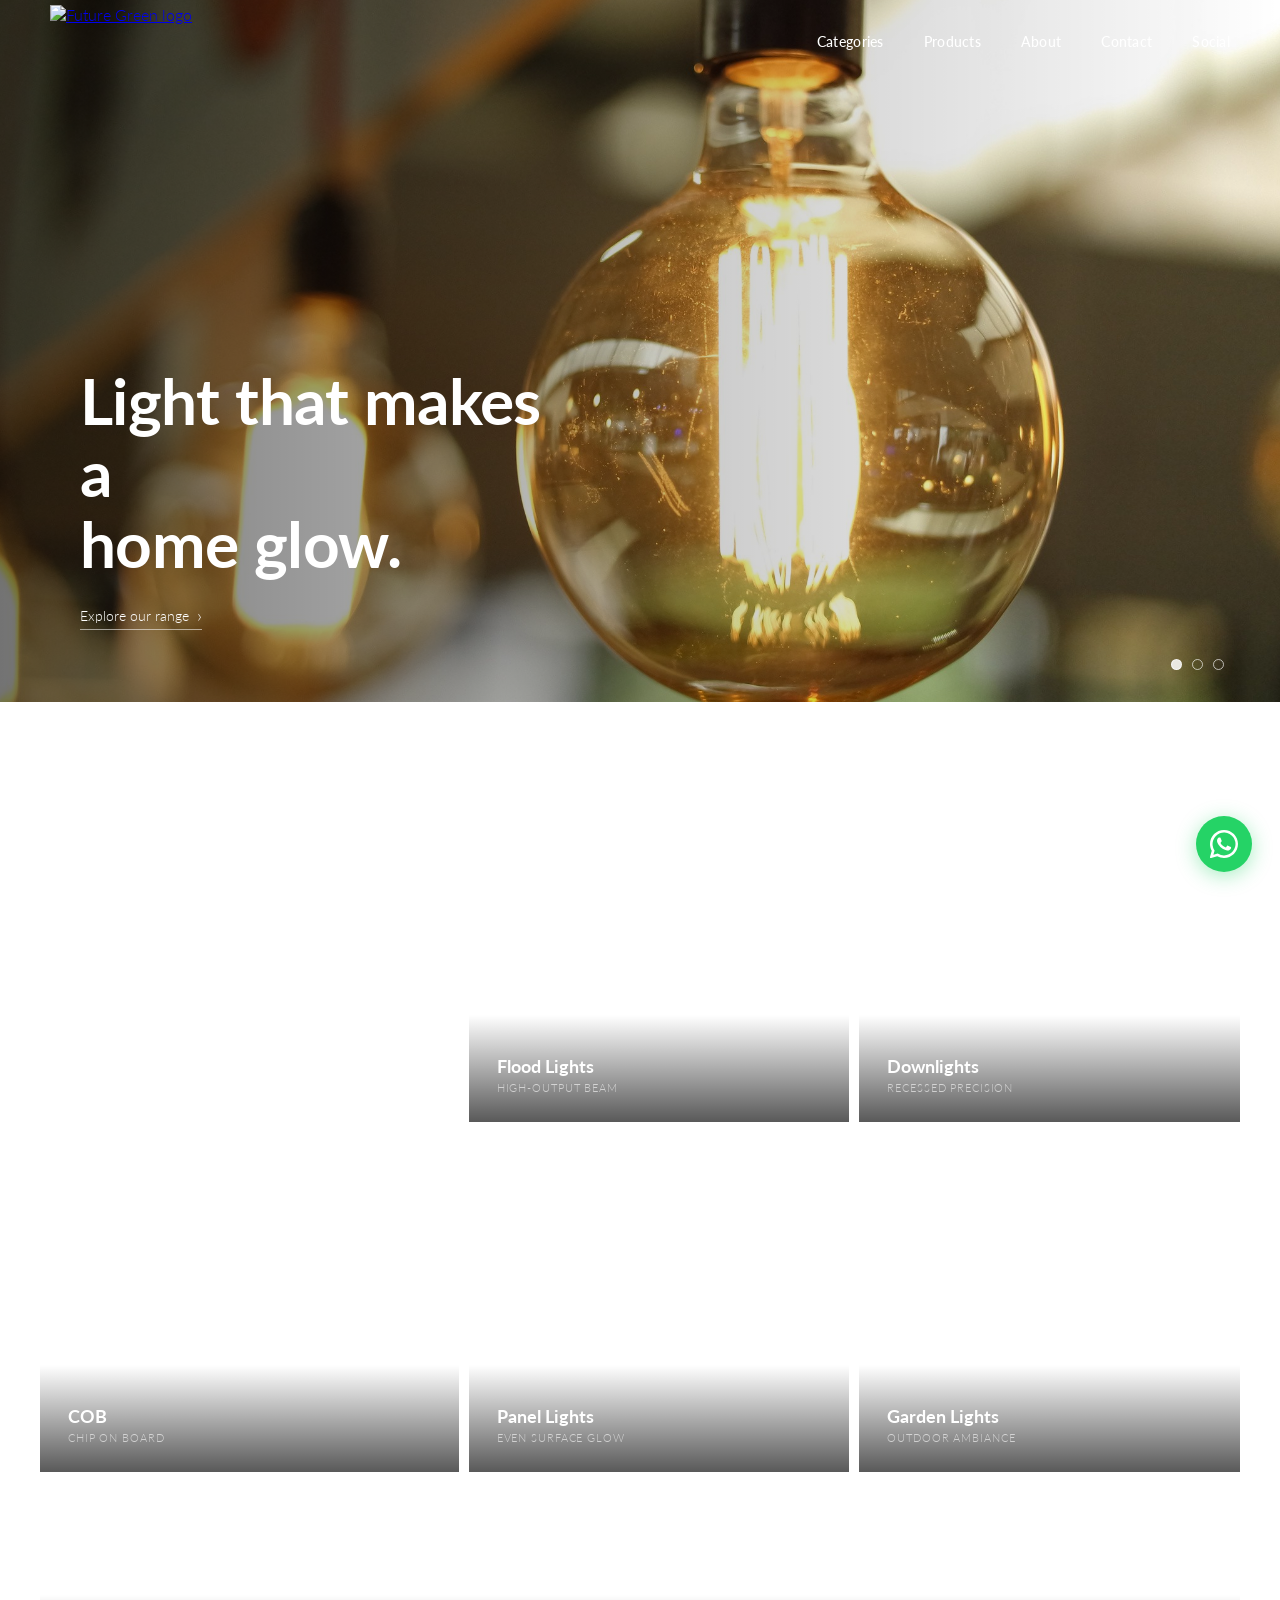
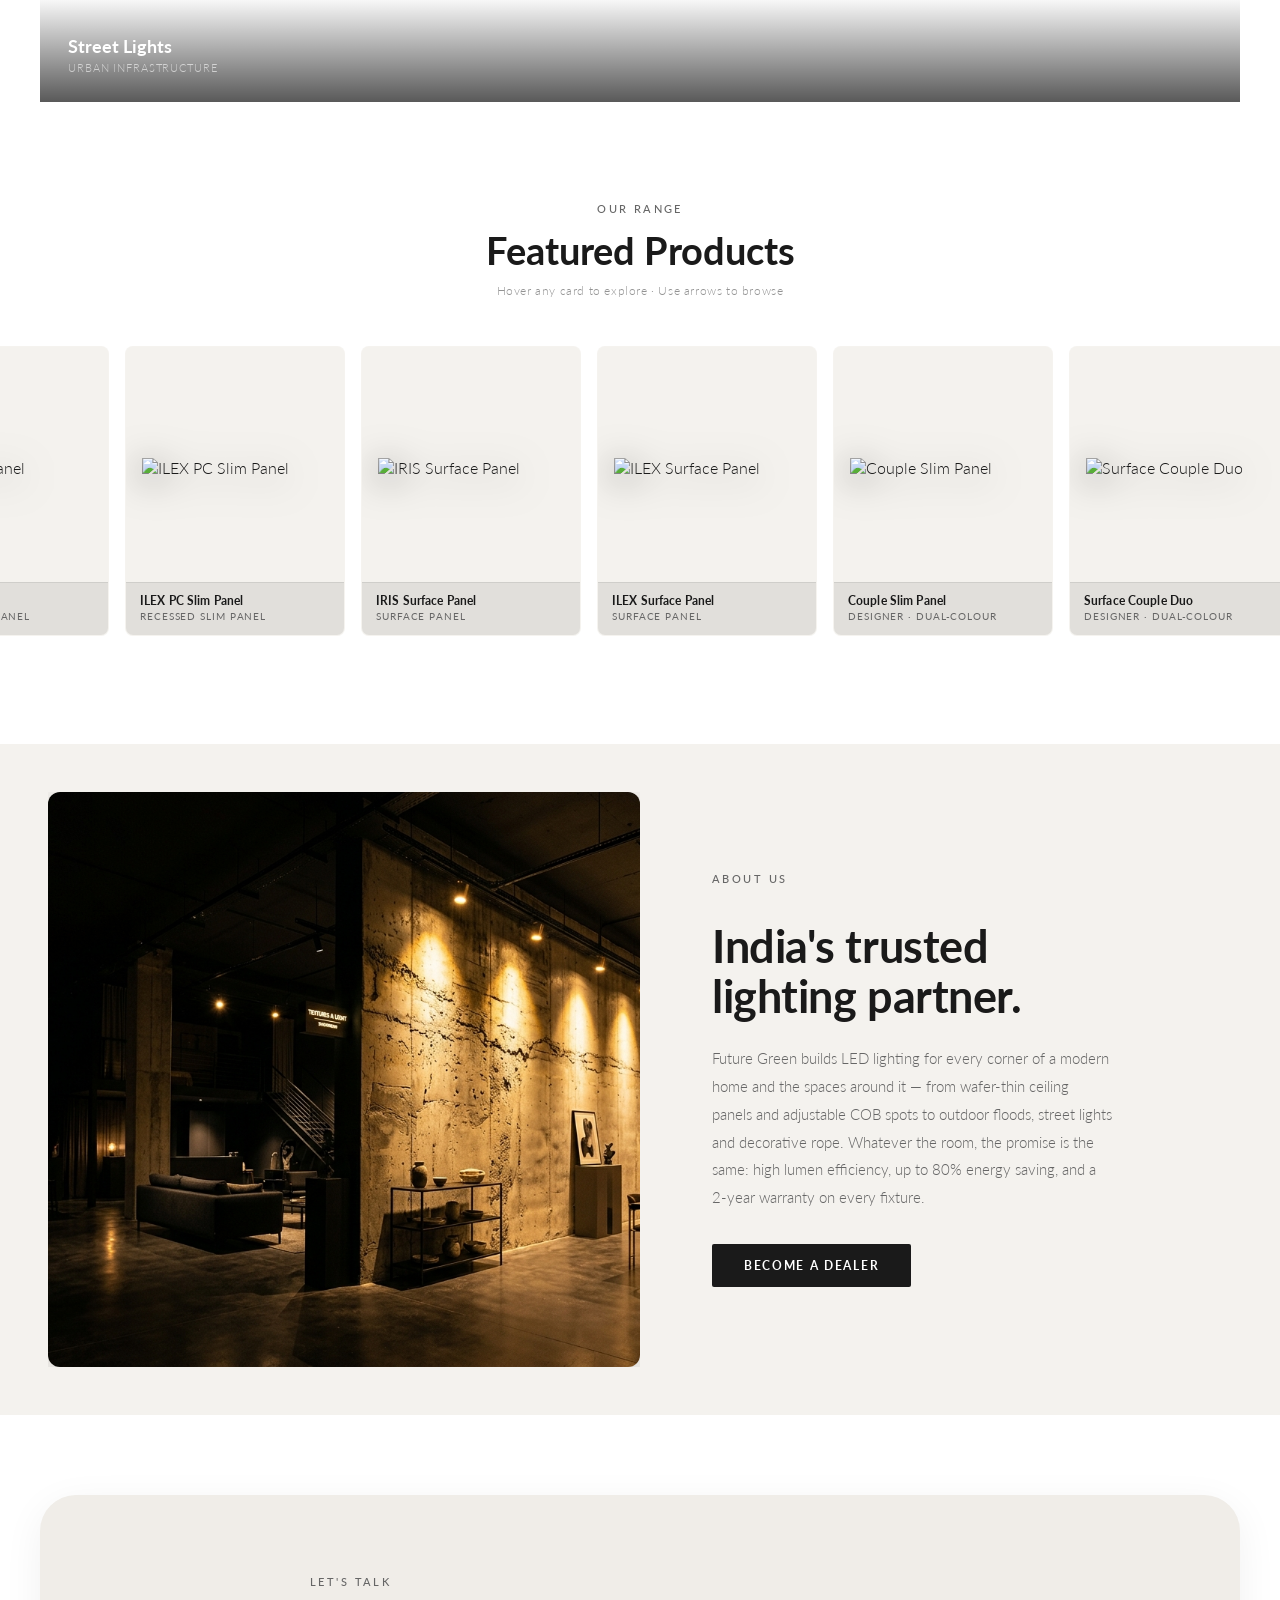
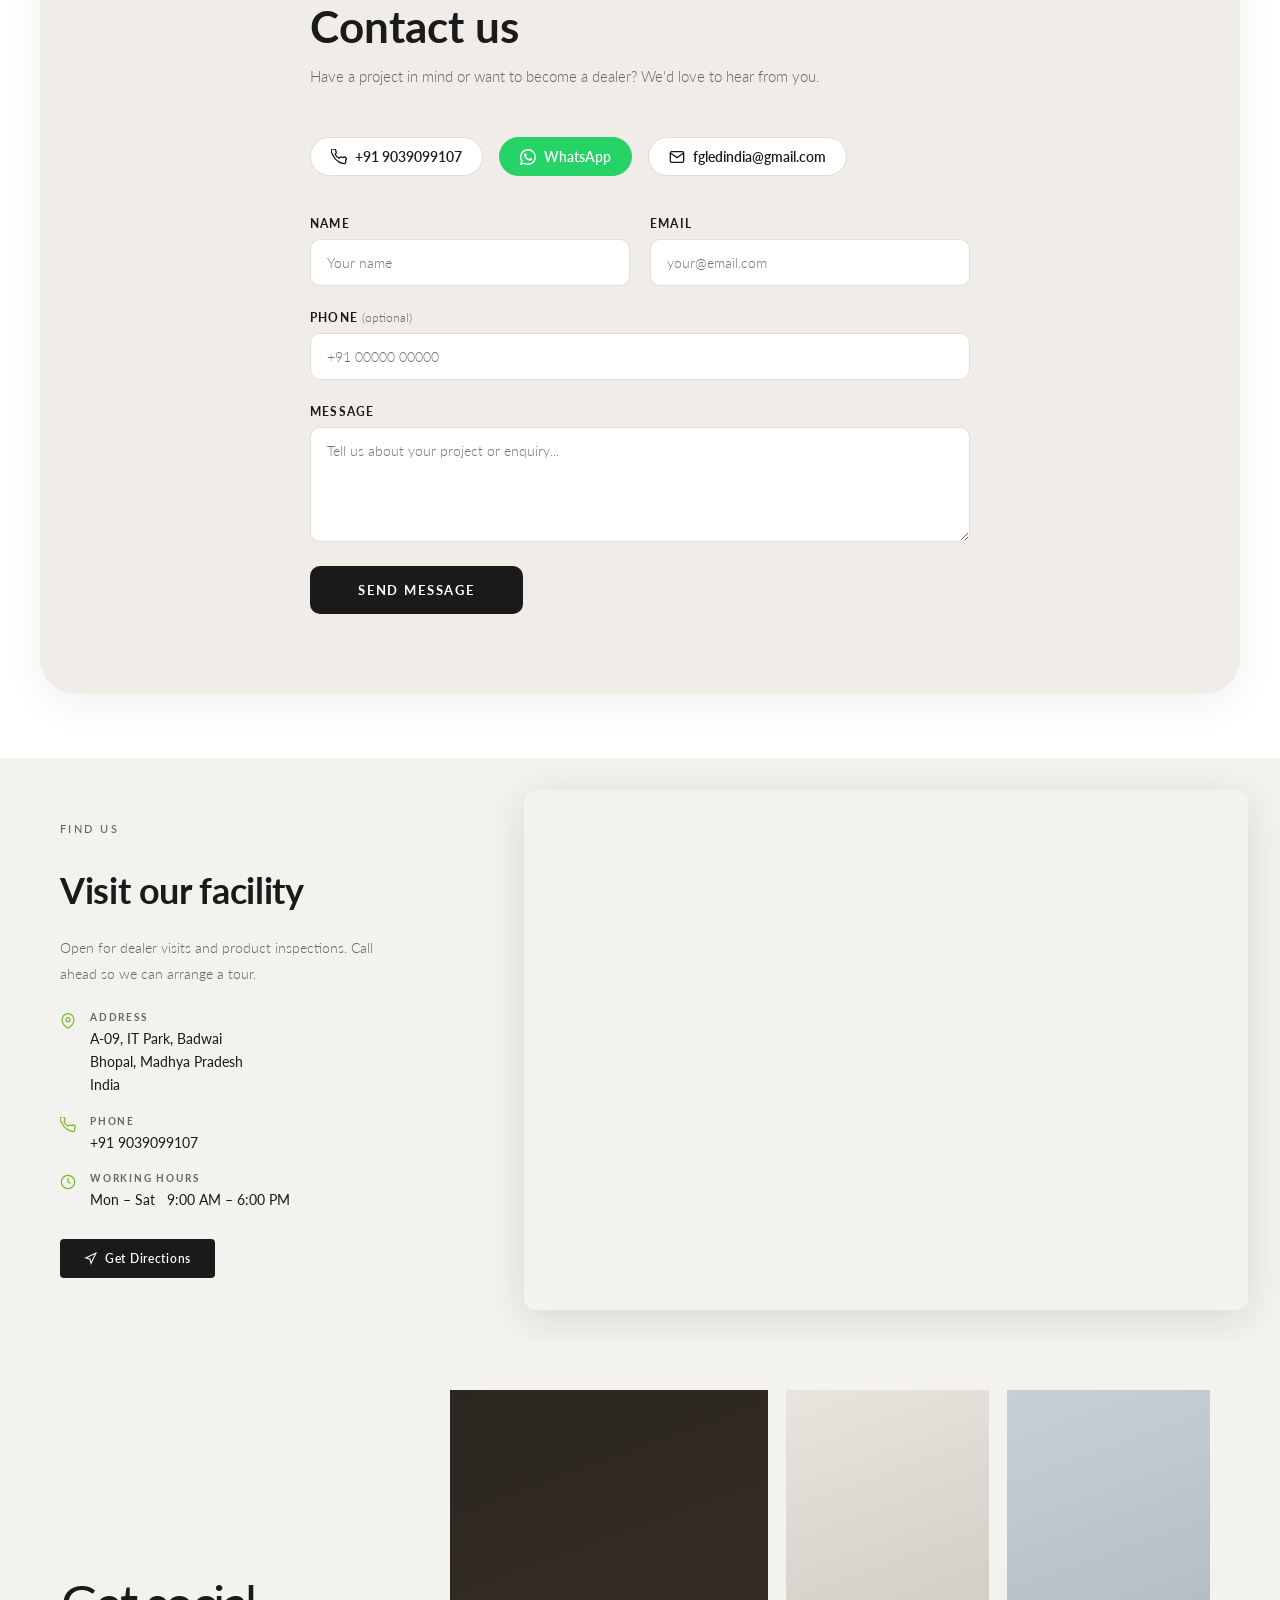
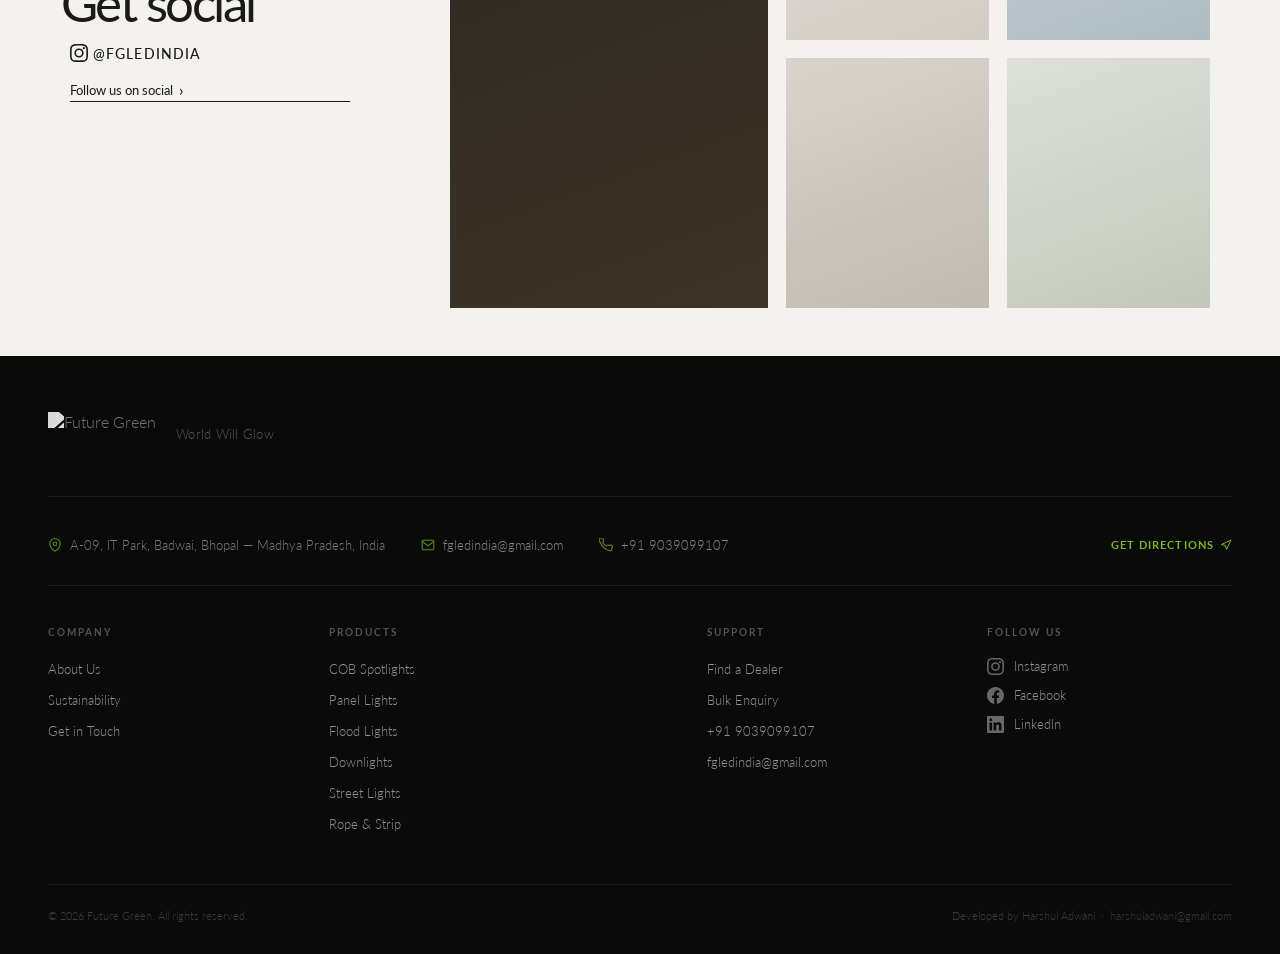
==== commit bd4f0a6f: "removed the youtube and updated the linkdin on footer" ====
--- a/index.html
+++ b/index.html
@@ -823,15 +823,9 @@
           </a>
 
           <!-- LinkedIn -->
-          <a href="https://linkedin.com/company/fgledindia" aria-label="LinkedIn" class="footer-social-link" target="_blank" rel="noopener">
+          <a href="https://www.linkedin.com/company/future-green-india/" aria-label="LinkedIn" class="footer-social-link" target="_blank" rel="noopener">
             <svg width="17" height="17" viewBox="0 0 24 24" fill="currentColor" aria-hidden="true"><path d="M20.447 20.452h-3.554v-5.569c0-1.328-.027-3.037-1.852-3.037-1.853 0-2.136 1.445-2.136 2.939v5.667H9.351V9h3.414v1.561h.046c.477-.9 1.637-1.85 3.37-1.85 3.601 0 4.267 2.37 4.267 5.455v6.286zM5.337 7.433a2.062 2.062 0 01-2.063-2.065 2.064 2.064 0 112.063 2.065zm1.782 13.019H3.555V9h3.564v11.452zM22.225 0H1.771C.792 0 0 .774 0 1.729v20.542C0 23.227.792 24 1.771 24h20.451C23.2 24 24 23.227 24 22.271V1.729C24 .774 23.2 0 22.222 0h.003z"/></svg>
             <span>LinkedIn</span>
-          </a>
-
-          <!-- YouTube -->
-          <a href="https://youtube.com/@fgledindia" aria-label="YouTube" class="footer-social-link" target="_blank" rel="noopener">
-            <svg width="17" height="17" viewBox="0 0 24 24" fill="currentColor" aria-hidden="true"><path d="M23.498 6.186a3.016 3.016 0 00-2.122-2.136C19.505 3.545 12 3.545 12 3.545s-7.505 0-9.377.505A3.017 3.017 0 00.502 6.186C0 8.07 0 12 0 12s0 3.93.502 5.814a3.016 3.016 0 002.122 2.136c1.871.505 9.376.505 9.376.505s7.505 0 9.377-.505a3.015 3.015 0 002.122-2.136C24 15.93 24 12 24 12s0-3.93-.502-5.814zM9.545 15.568V8.432L15.818 12l-6.273 3.568z"/></svg>
-            <span>YouTube</span>
           </a>
 
         </div>
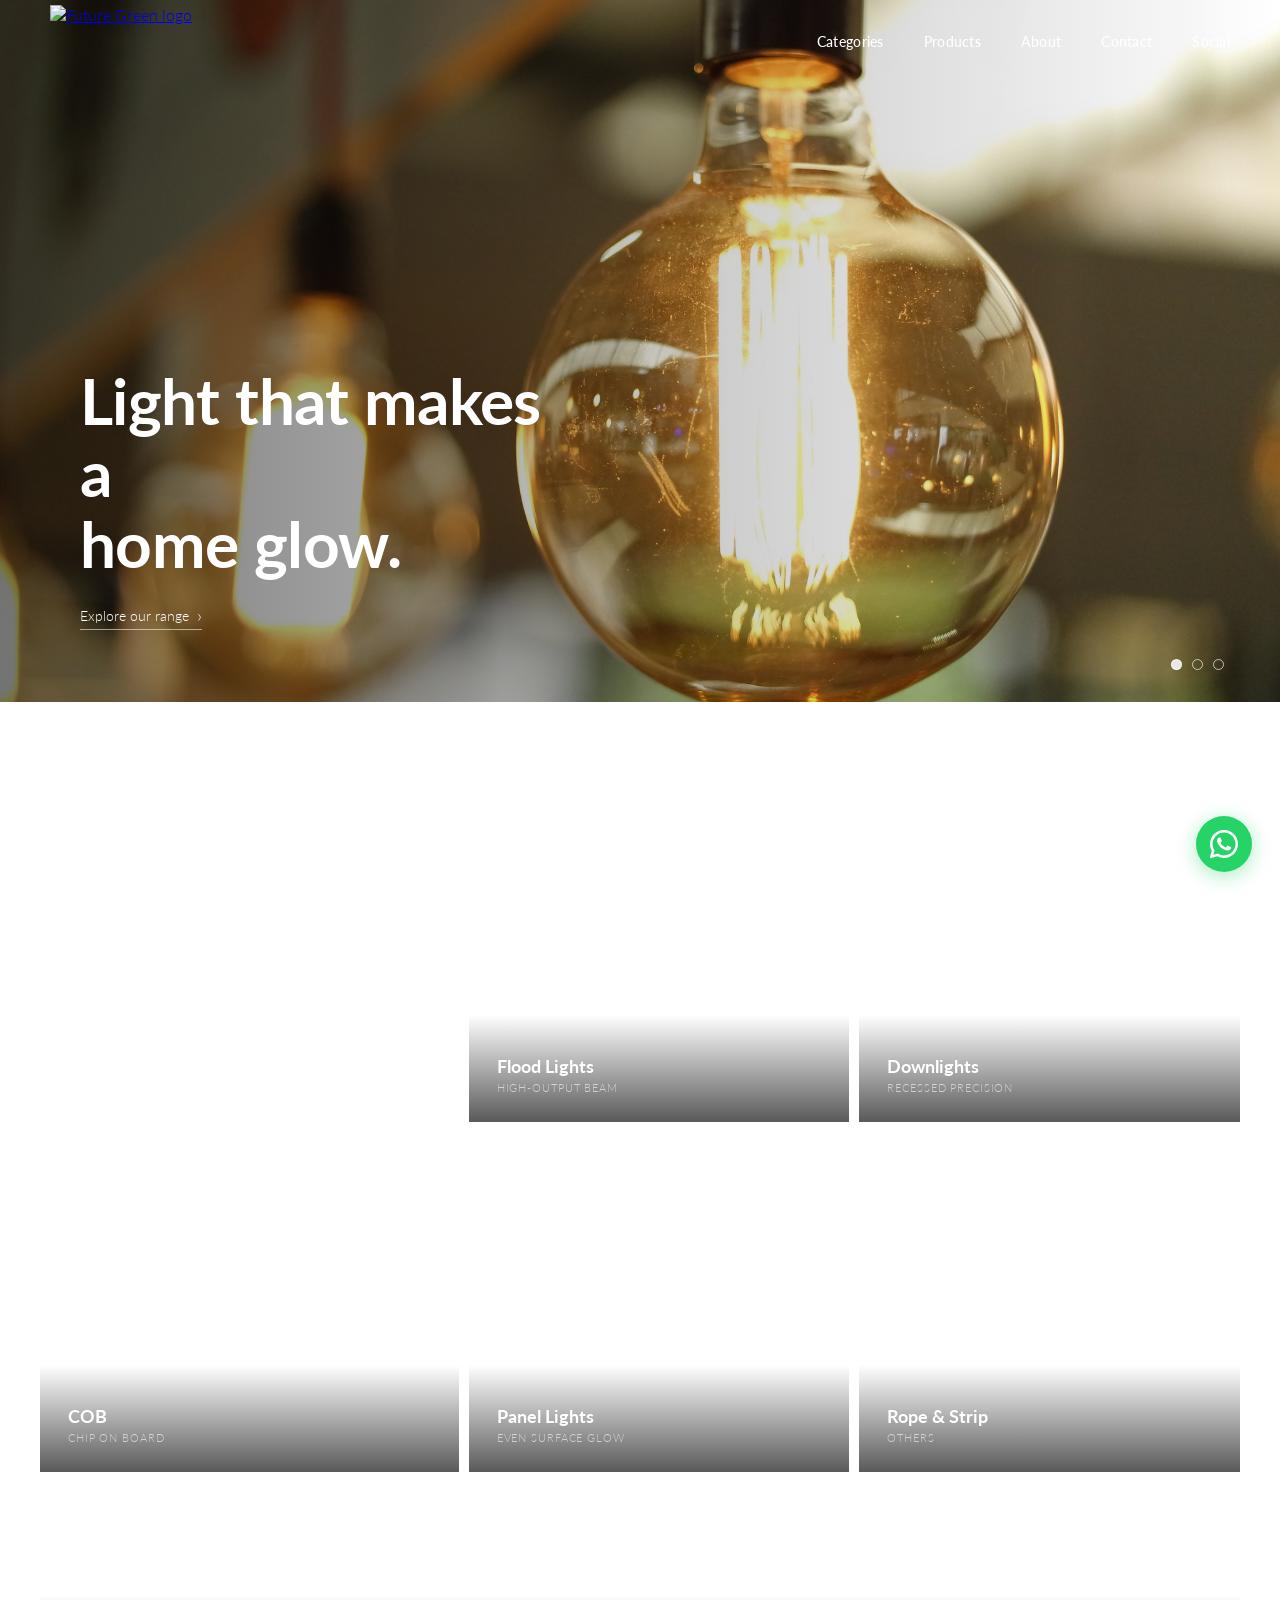
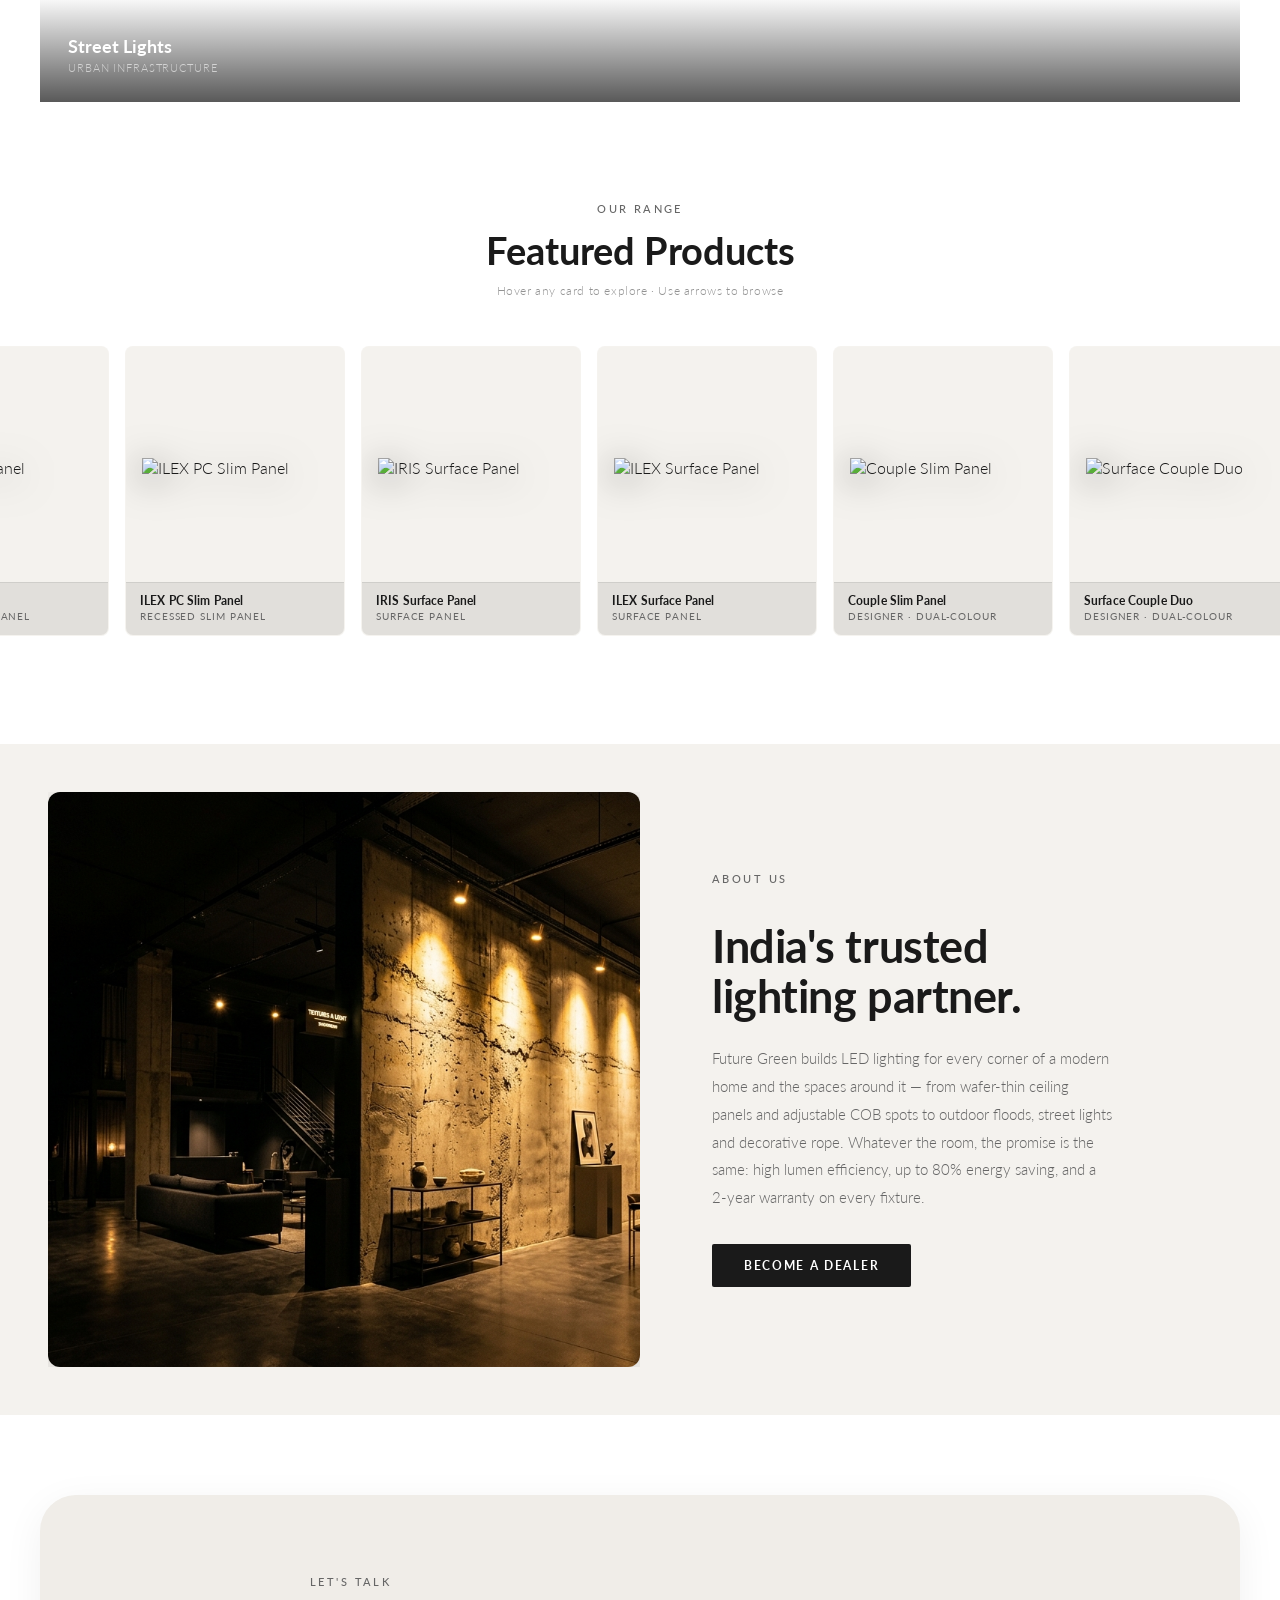
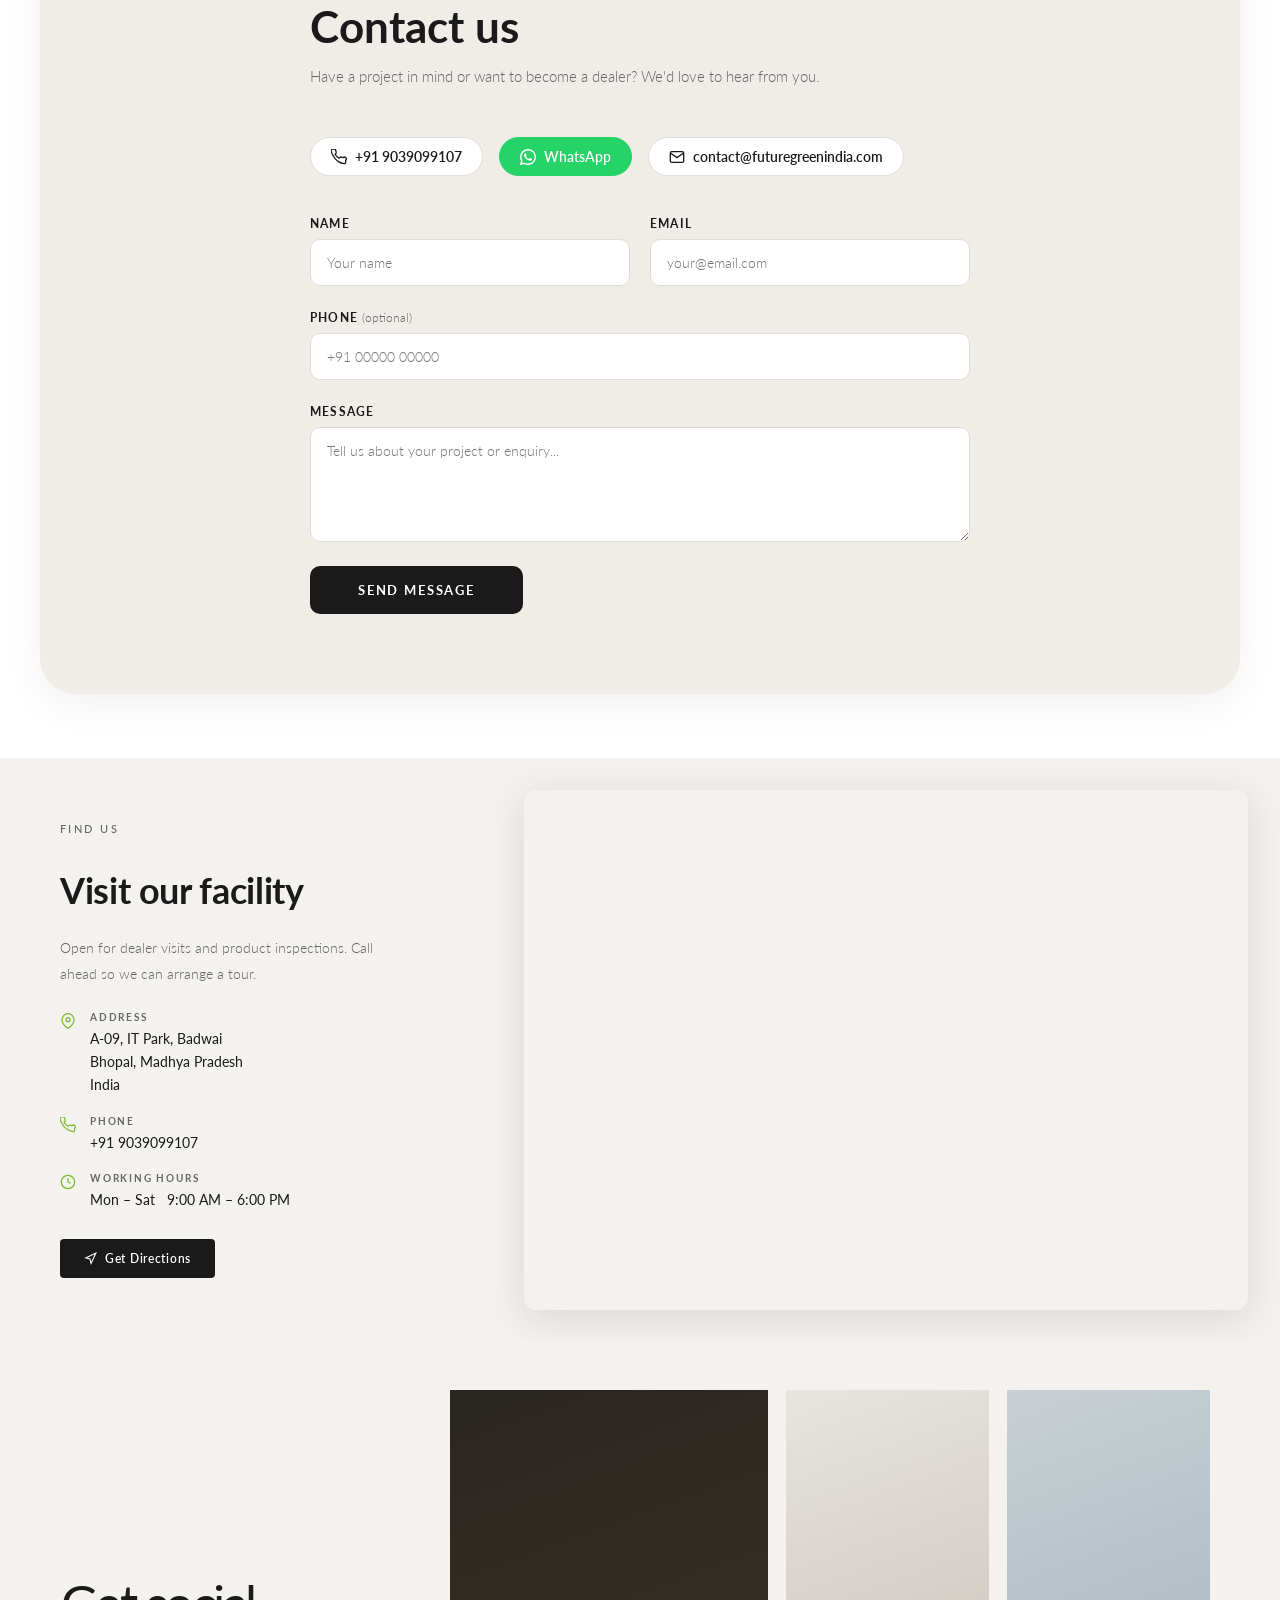
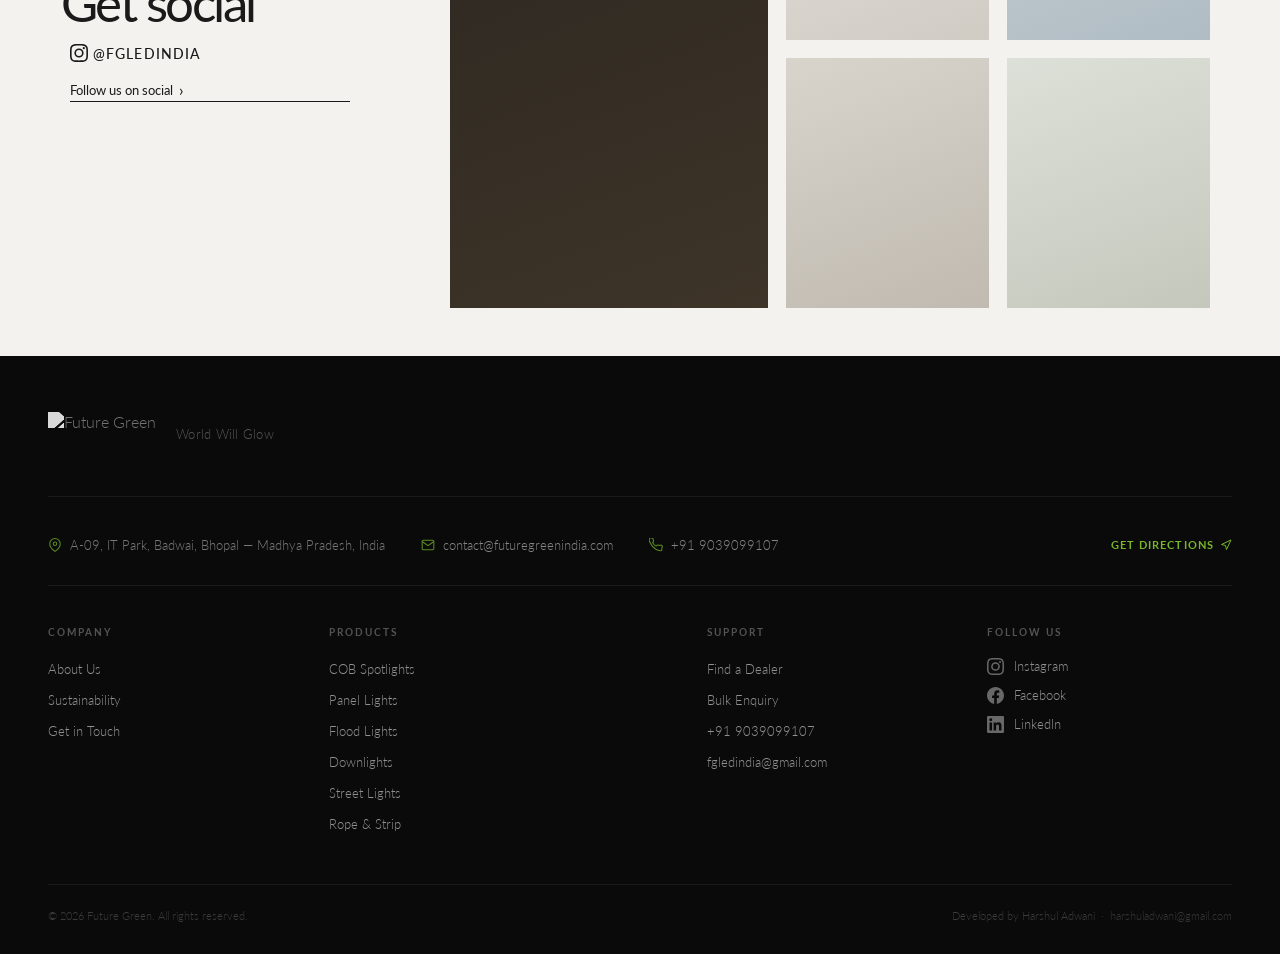
==== commit e369d3f7: "added the catologue" ====
--- a/index.html
+++ b/index.html
@@ -19,7 +19,7 @@
 
   QUICK FIND GUIDE (use Ctrl+F to jump):
   ★ Change phone number  → search: 9039099107
-  ★ Change email         → search: fgledindia@gmail.com
+  ★ Change email         → search: contact@futuregreenindia.com
   ★ Change address       → search: Badwai
   ★ Change nav links     → search: nav-links
   ★ Change hero text     → search: hero-text
@@ -109,7 +109,7 @@
     "contactPoint": {
       "@type": "ContactPoint",
       "telephone": "+91-9039099107",
-      "email": "fgledindia@gmail.com",
+      "email": "contact@futuregreenindia.com",
       "contactType": "sales",
       "availableLanguage": ["English", "Hindi"]
     },
@@ -337,7 +337,7 @@
              cat-tall-left / cat-bg-2 etc = size and image classes (defined in style.css) -->
 
         <!-- Category 1: COB Lights -->
-        <a href="#products" class="cat-cell cat-tall-left cat-bg-1" aria-label="COB Lights — Chip on Board">
+        <a href="products.html?cat=cob" class="cat-cell cat-tall-left cat-bg-1" aria-label="COB Lights — Chip on Board">
           <div class="cat-img-inner" aria-hidden="true"></div>
           <div class="cat-label-wrap">
             <span class="cat-label">COB</span>           <!-- main category name -->
@@ -373,11 +373,11 @@
         </a>
 
         <!-- Category 5: Garden Lights -->
-        <a href="#products" class="cat-cell cat-bg-5" aria-label="Garden Lights — Outdoor ambiance">
+        <a href="#products" class="cat-cell cat-bg-5" aria-label="Rope &amp; Strip — Outdoor ambiance">
           <div class="cat-img-inner" aria-hidden="true"></div>
           <div class="cat-label-wrap">
-            <span class="cat-label">Garden Lights</span>
-            <span class="cat-sub">Outdoor ambiance</span>
+            <span class="cat-label">Rope &amp; Strip</span>
+            <span class="cat-sub">others</span>
           </div>
         </a>
 
@@ -526,11 +526,11 @@
             </a>
 
             <!-- Email link — mailto: opens the email app -->
-            <a href="mailto:fgledindia@gmail.com" class="contact-quick-item" aria-label="Email us">
+            <a href="mailto:contact@futuregreenindia.com" class="contact-quick-item" aria-label="Email us">
               <svg width="16" height="16" viewBox="0 0 24 24" fill="none" stroke="currentColor" stroke-width="2" aria-hidden="true">
                 <path d="M4 4h16c1.1 0 2 .9 2 2v12c0 1.1-.9 2-2 2H4c-1.1 0-2-.9-2-2V6c0-1.1.9-2 2-2z"/><polyline points="22,6 12,13 2,6"/>
               </svg>
-              fgledindia@gmail.com
+              contact@futuregreenindia.com
             </a>
 
           </div>
@@ -743,7 +743,7 @@
         <svg width="14" height="14" viewBox="0 0 24 24" fill="none" stroke="currentColor" stroke-width="1.8" aria-hidden="true">
           <path d="M4 4h16c1.1 0 2 .9 2 2v12c0 1.1-.9 2-2 2H4c-1.1 0-2-.9-2-2V6c0-1.1.9-2 2-2z"/><polyline points="22,6 12,13 2,6"/>
         </svg>
-        <a href="mailto:fgledindia@gmail.com">fgledindia@gmail.com</a>
+        <a href="mailto:contact@futuregreenindia.com">contact@futuregreenindia.com</a>
       </div>
 
       <!-- Phone item -->
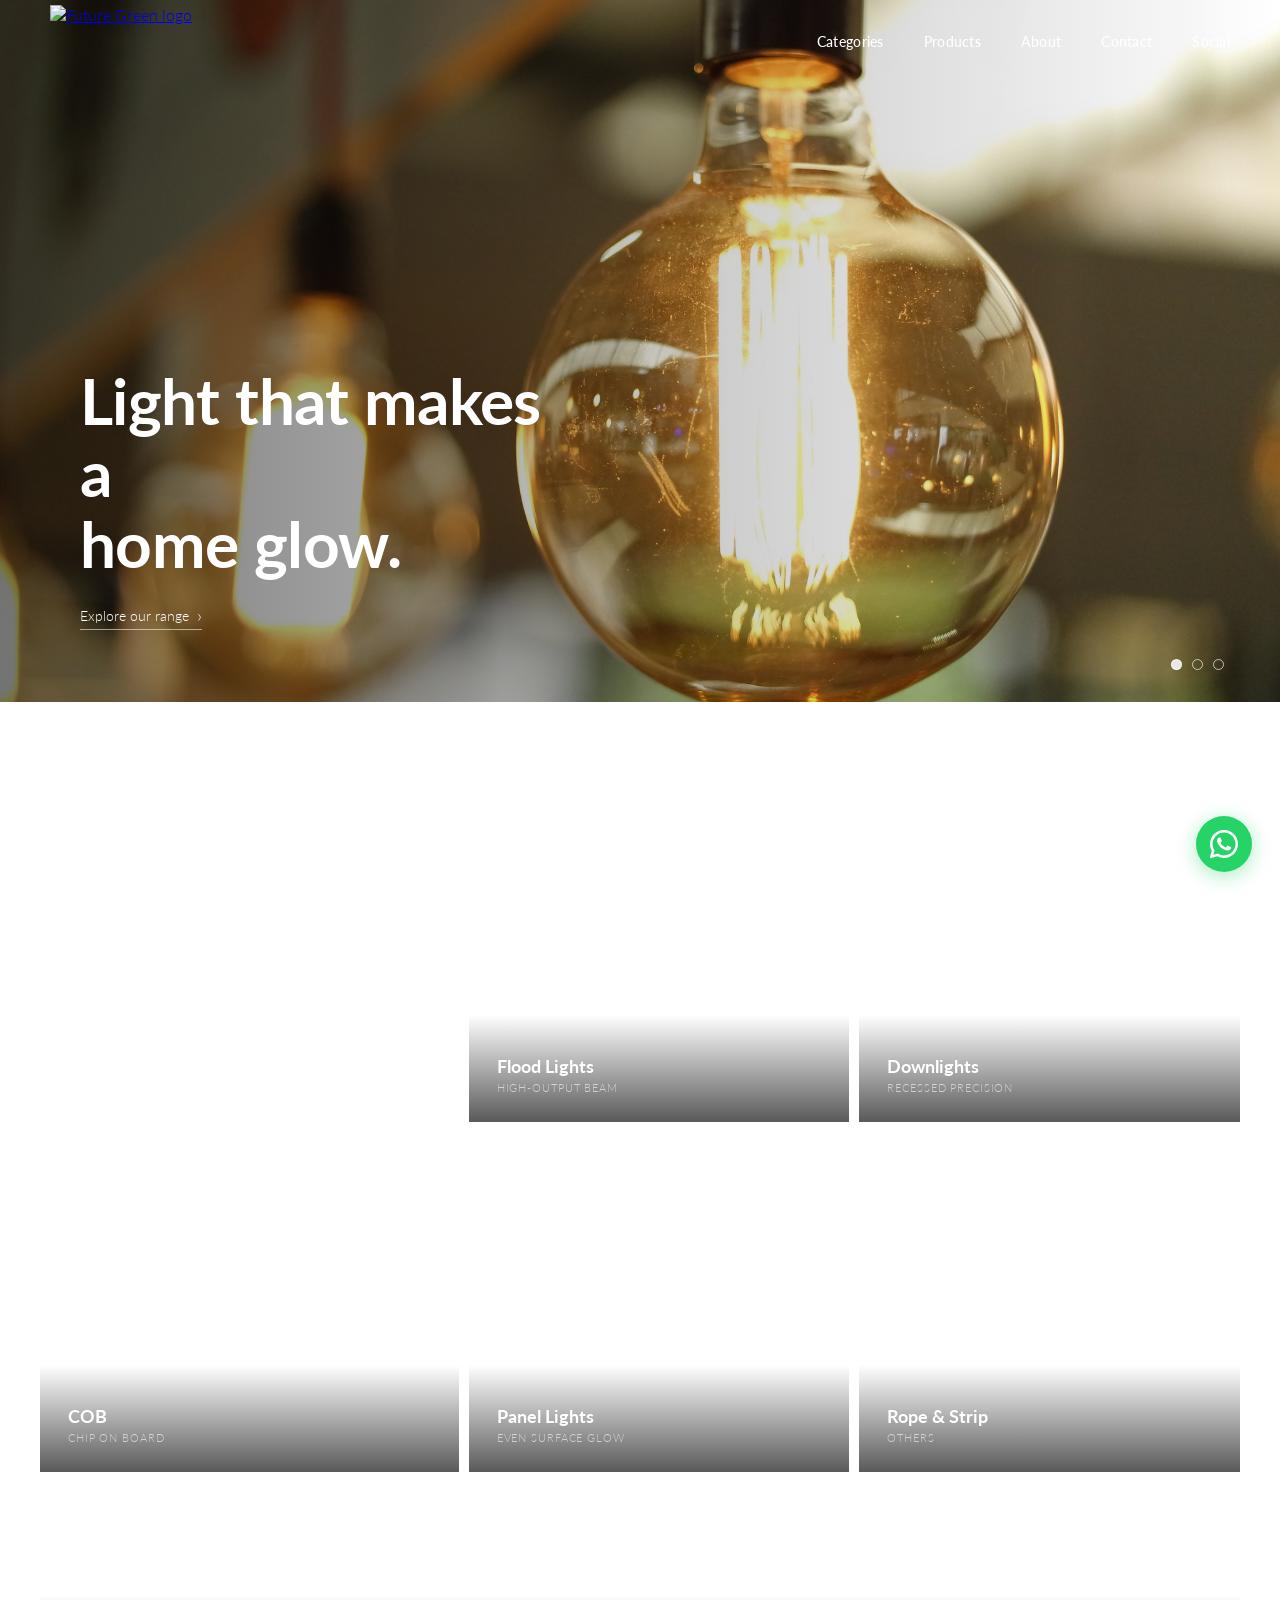
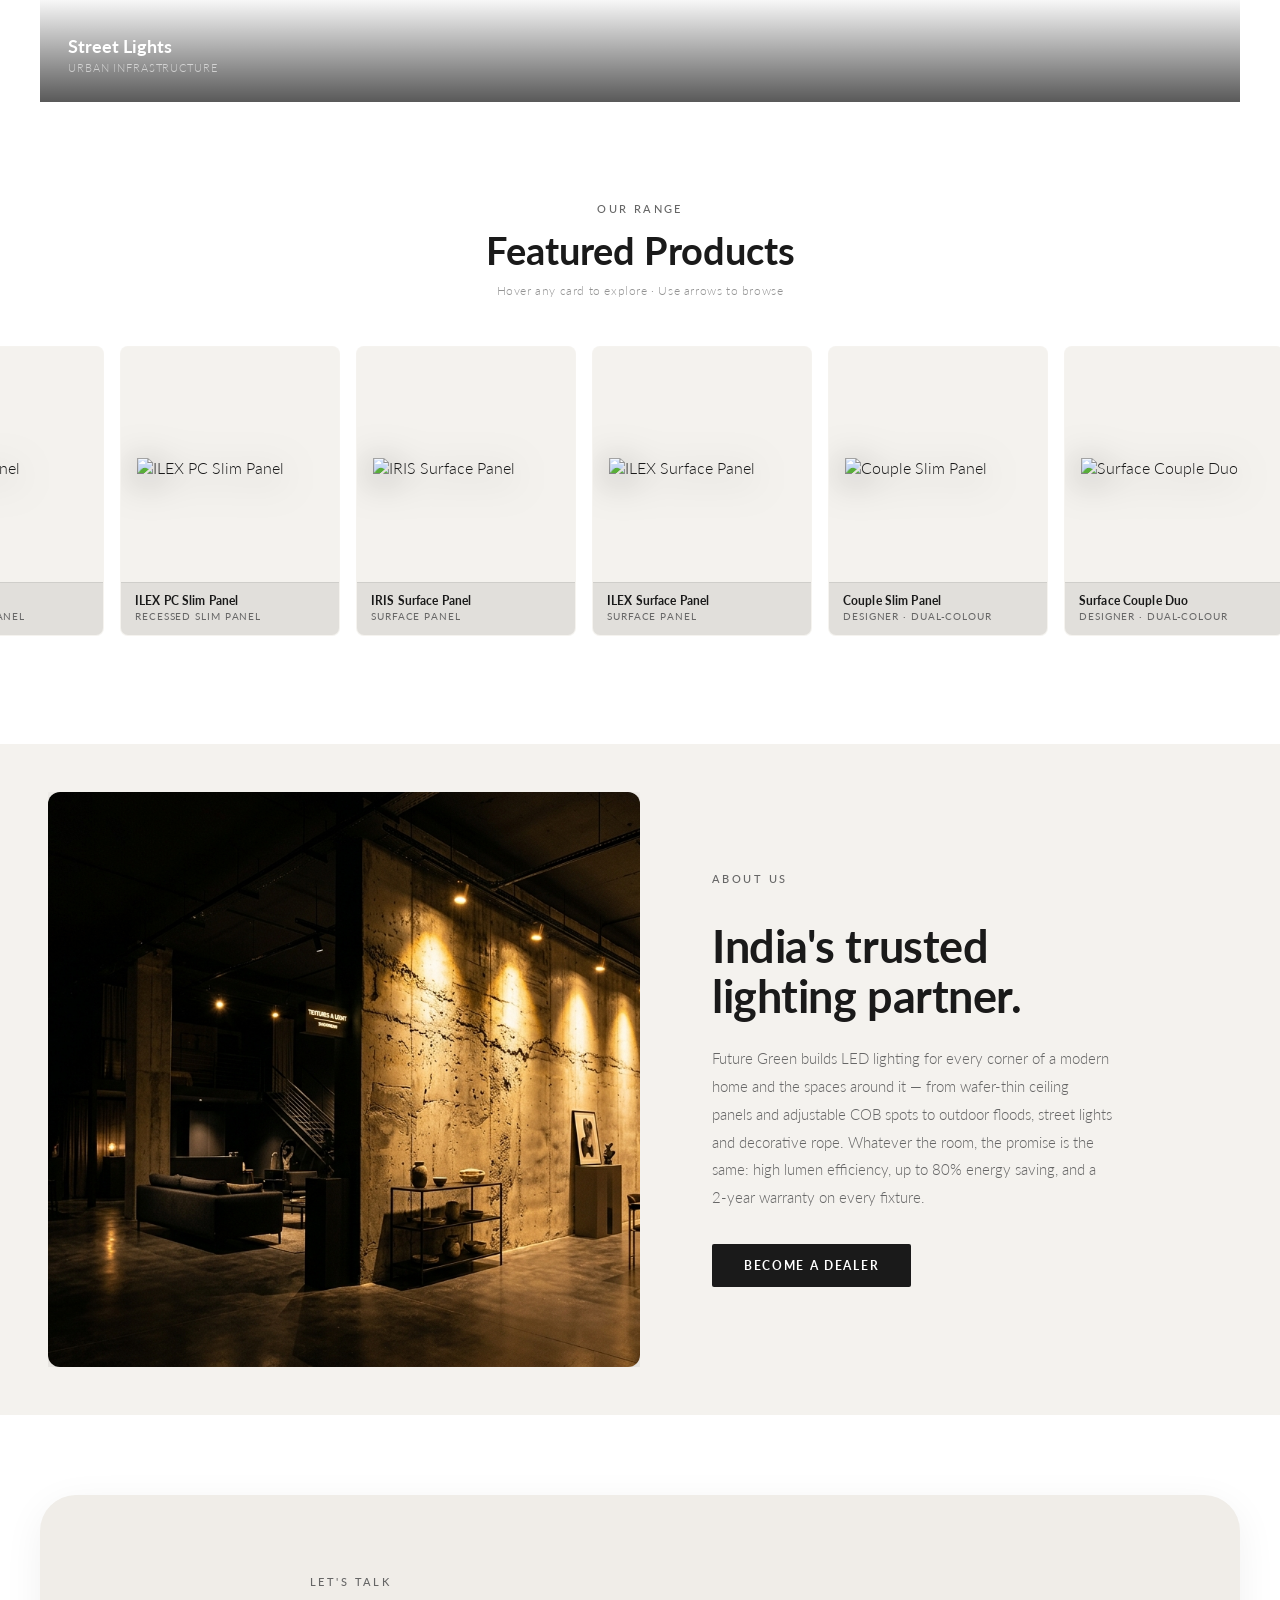
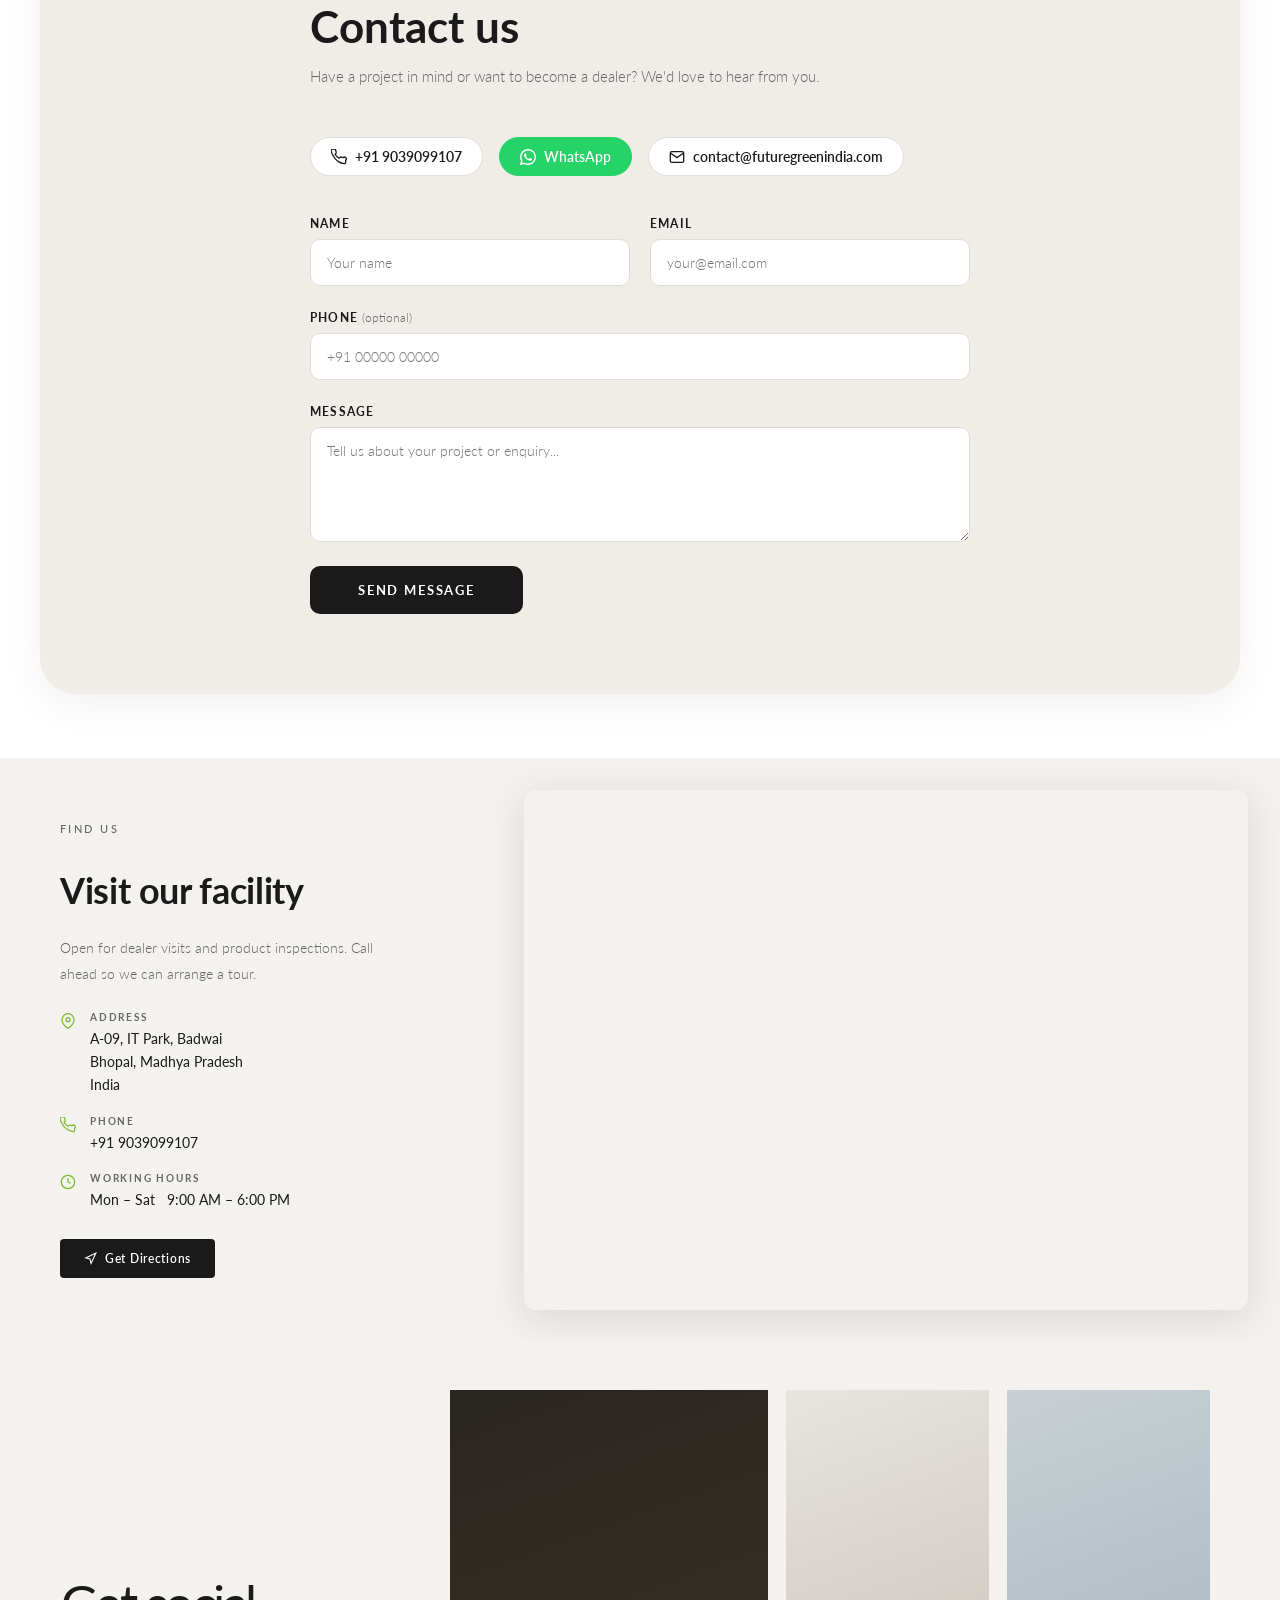
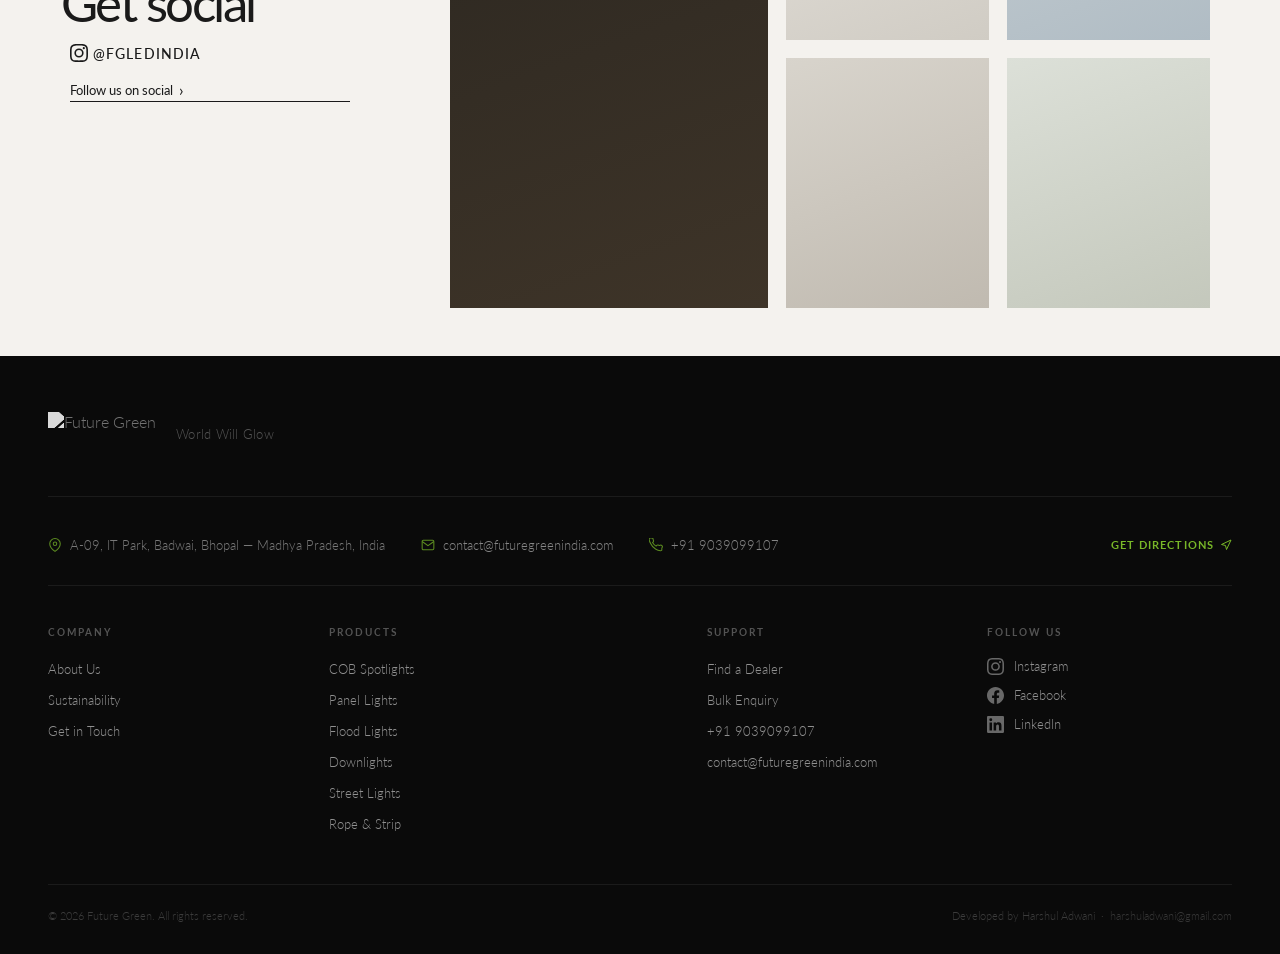
==== commit 94f04e5c: "site verification" ====
--- a/index.html
+++ b/index.html
@@ -39,6 +39,8 @@
        ★ TO CHANGE: edit the text between <title> and </title> -->
   <title>Future Green — World Will Glow | LED Lighting India</title>
 
+
+  <meta name="google-site-verification" content="gV94wu153Q4Ut2Dla9ZFrZnjd9CzXcqFuo6H6Y--49o" />
   <!-- ══════════════════════════════════════════════════════════
        SEO META TAGS
        These are invisible to visitors but Google reads them.
@@ -346,7 +348,7 @@
         </a>
 
         <!-- Category 2: Flood Lights -->
-        <a href="#products" class="cat-cell cat-bg-2" aria-label="Flood Lights — High-output beam">
+        <a href="products.html?cat=flood" class="cat-cell cat-bg-2" aria-label="Flood Lights — High-output beam">
           <div class="cat-img-inner" aria-hidden="true"></div>
           <div class="cat-label-wrap">
             <span class="cat-label">Flood Lights</span>
@@ -355,7 +357,7 @@
         </a>
 
         <!-- Category 3: Downlights -->
-        <a href="#products" class="cat-cell cat-bg-3" aria-label="Downlights — Recessed precision">
+        <a href="products.html?cat=downlight" class="cat-cell cat-bg-3" aria-label="Downlights — Recessed precision">
           <div class="cat-img-inner" aria-hidden="true"></div>
           <div class="cat-label-wrap">
             <span class="cat-label">Downlights</span>
@@ -364,7 +366,7 @@
         </a>
 
         <!-- Category 4: Panel Lights (tall card in center) -->
-        <a href="#products" class="cat-cell cat-tall-center cat-bg-4" aria-label="Panel Lights — Even surface glow">
+        <a href="products.html?cat=panel" class="cat-cell cat-tall-center cat-bg-4" aria-label="Panel Lights — Even surface glow">
           <div class="cat-img-inner" aria-hidden="true"></div>
           <div class="cat-label-wrap">
             <span class="cat-label">Panel Lights</span>
@@ -373,7 +375,7 @@
         </a>
 
         <!-- Category 5: Garden Lights -->
-        <a href="#products" class="cat-cell cat-bg-5" aria-label="Rope &amp; Strip — Outdoor ambiance">
+        <a href="products.html?cat=rope" class="cat-cell cat-bg-5" aria-label="Rope &amp; Strip — Outdoor ambiance">
           <div class="cat-img-inner" aria-hidden="true"></div>
           <div class="cat-label-wrap">
             <span class="cat-label">Rope &amp; Strip</span>
@@ -382,7 +384,7 @@
         </a>
 
         <!-- Category 6: Street Lights (wide card on right) -->
-        <a href="#products" class="cat-cell cat-wide-right cat-bg-6" aria-label="Street Lights — Urban infrastructure">
+        <a href="products.html?cat=street" class="cat-cell cat-wide-right cat-bg-6" aria-label="Street Lights — Urban infrastructure">
           <div class="cat-img-inner" aria-hidden="true"></div>
           <div class="cat-label-wrap">
             <span class="cat-label">Street Lights</span>
@@ -493,7 +495,7 @@
            → Allowed Domains → add futuregreenindia.com
            (prevents spam from other websites)
 
-         ★ TO CHANGE PHONE/EMAIL: search 9039099107 / fgledindia@gmail.com
+         ★ TO CHANGE PHONE/EMAIL: search 9039099107 / contact@futuregreenindia.com
          ★ TO CHANGE FORM FIELDS: add/remove <div class="form-group"> blocks
          ★ TO CHANGE SUCCESS MESSAGE: edit the <p class="form-success"> text
     ══════════════════════════════════════════════════════ -->
@@ -781,13 +783,12 @@
       <div class="footer-col">
         <h3>Products</h3>
         <ul role="list">
-          <li><a href="#categories">COB Spotlights</a></li>
-          <li><a href="#categories">Panel Lights</a></li>
-          <li><a href="#categories">Flood Lights</a></li>
-          <li><a href="#categories">Downlights</a></li>
-          <li><a href="#categories">Street Lights</a></li>
-          <!-- &amp; = the & symbol written safely in HTML -->
-          <li><a href="#categories">Rope &amp; Strip</a></li>
+          <li><a href="products.html?cat=cob">COB Spotlights</a></li>
+          <li><a href="products.html?cat=panel">Panel Lights</a></li>
+          <li><a href="products.html?cat=flood">Flood Lights</a></li>
+          <li><a href="products.html?cat=downlight">Downlights</a></li>
+          <li><a href="products.html?cat=street">Street Lights</a></li>
+          <li><a href="products.html?cat=rope">Rope &amp; Strip</a></li>
         </ul>
       </div>
 
@@ -798,7 +799,7 @@
           <li><a href="#contact">Find a Dealer</a></li>
           <li><a href="#contact">Bulk Enquiry</a></li>
           <li><a href="tel:+919039099107">+91 9039099107</a></li>
-          <li><a href="mailto:fgledindia@gmail.com">fgledindia@gmail.com</a></li>
+          <li><a href="mailto:contact@futuregreenindia.com">contact@futuregreenindia.com</a></li>
         </ul>
       </div>
 
--- a/style.css
+++ b/style.css
@@ -473,6 +473,13 @@
   cursor: pointer;
   text-decoration: none;
   display: block;
+  outline: 2px solid transparent;
+  outline-offset: -2px;
+  transition: outline-color 0.35s ease, box-shadow 0.35s ease;
+}
+.cat-cell:hover {
+  outline-color: var(--accent);
+  box-shadow: 0 0 0 2px var(--accent), 0 8px 32px rgba(120,183,40,0.22);
 }
 
 /* The background image/gradient — zooms on hover */
@@ -620,6 +627,12 @@
    Dark bg on hover so transparent product PNGs and white text read cleanly.
    Flex column: image+info row on top, label bar at bottom full width.
    Info panel slides in from right on hover. */
+/* anchor reset — card is now an <a> tag, remove default link styles */
+a.strip-card {
+  text-decoration: none;
+  color: inherit;
+  -webkit-tap-highlight-color: transparent;
+}
 .strip-card {
   position: relative;
   flex-shrink: 0;
@@ -683,6 +696,17 @@
   padding: 10px 14px 13px;
   background: rgba(0, 0, 0, 0.08);
   border-top: 1px solid rgba(0, 0, 0, 0.08);
+  display: flex;
+  flex-direction: row;
+  align-items: center;
+  justify-content: space-between;
+  gap: 10px;
+}
+.strip-label-text {
+  min-width: 0;
+  flex: 1;
+  display: flex;
+  flex-direction: column;
 }
 .strip-name {
   font-size: 12px;
@@ -703,6 +727,28 @@
   white-space: nowrap;
   overflow: hidden;
   text-overflow: ellipsis;
+}
+
+.strip-info-hint {
+  display: none;
+  flex-shrink: 0;
+  font-size: 12px;
+  font-weight: 700;
+  letter-spacing: 0.06em;
+  text-transform: uppercase;
+  color: var(--accent);
+  white-space: nowrap;
+  text-decoration: none;
+}
+.strip-card:hover .strip-info-hint {
+  display: block;
+}
+.strip-card.expanded .strip-info-hint {
+  display: block;
+}
+.strip-info-hint:hover {
+  text-decoration: underline;
+  text-underline-offset: 3px;
 }
 
 /* Info panel: slides in from right on hover */
@@ -1609,19 +1655,56 @@
 
   .strip-nav        { display: none; }           /* remove prev/next arrows */
   .strip-wrapper    { overflow: hidden; cursor: default; }
-  .strip-card       { width: 180px; height: 260px; }
-  .strip-card:hover, .strip-card:active { width: 180px; }  /* no expand on mobile */
-  .strip-card-left  { flex-direction: column; }
+  .strip-card       { width: 160px; height: 240px; }
+  .strip-card:hover { width: 160px; }
+
+  /* Tap-expanded card: wider card, smaller image, info panel on right */
+  .strip-card.expanded {
+    width: 320px;
+    height: 240px;
+    border-color: rgba(120, 183, 40, 0.3);
+    box-shadow: 0 20px 60px rgba(0,0,0,0.15), 0 4px 16px rgba(0,0,0,0.1);
+    background: var(--off-white);
+    z-index: 10;
+  }
+  .strip-card.expanded .strip-card-img {
+    flex: 0 0 130px;
+    width: 130px;
+    padding: 12px 10px;
+  }
+  .strip-card.expanded .strip-card-img img {
+    max-width: 110px;
+    max-height: 120px;
+    transform: scale(1.05) translateY(-2px);
+  }
+  .strip-card.expanded .strip-card-info {
+    display: flex;
+    opacity: 1;
+    transform: translateX(0);
+    width: 190px;
+    padding: 12px 12px 12px 10px;
+    gap: 6px;
+  }
+  /* Tighter typography inside mobile info panel */
+  .strip-card.expanded .strip-info-name { font-size: 12px; }
+  .strip-card.expanded .strip-info-desc { font-size: 10px; line-height: 1.4; }
+  .strip-card.expanded .strip-info-tags { gap: 3px; margin-top: 0; }
+  .strip-card.expanded .strip-info-tags span {
+    font-size: 9px;
+    padding: 3px 7px;
+  }
+
+  .strip-card-left  { flex-direction: row; }
   .strip-card-img   {
-    flex: 1;
-    width: 100%;
+    flex: 0 0 160px;
+    width: 160px;
     display: flex;
     align-items: center;
     justify-content: center;
-    padding: 16px;
+    padding: 14px;
   }
-  .strip-card-img img { max-width: 140px; max-height: 150px; width: 100%; margin: 0 auto; }
-  .strip-card-info  { display: none; }           /* hide info panel on mobile */
+  .strip-card-img img { max-width: 130px; max-height: 140px; width: 100%; margin: 0 auto; }
+  .strip-card-info  { display: none; }           /* hidden until .expanded is added */
 
   /* ABOUT: hide image on mobile, full-width text */
   .about-images { display: none; }
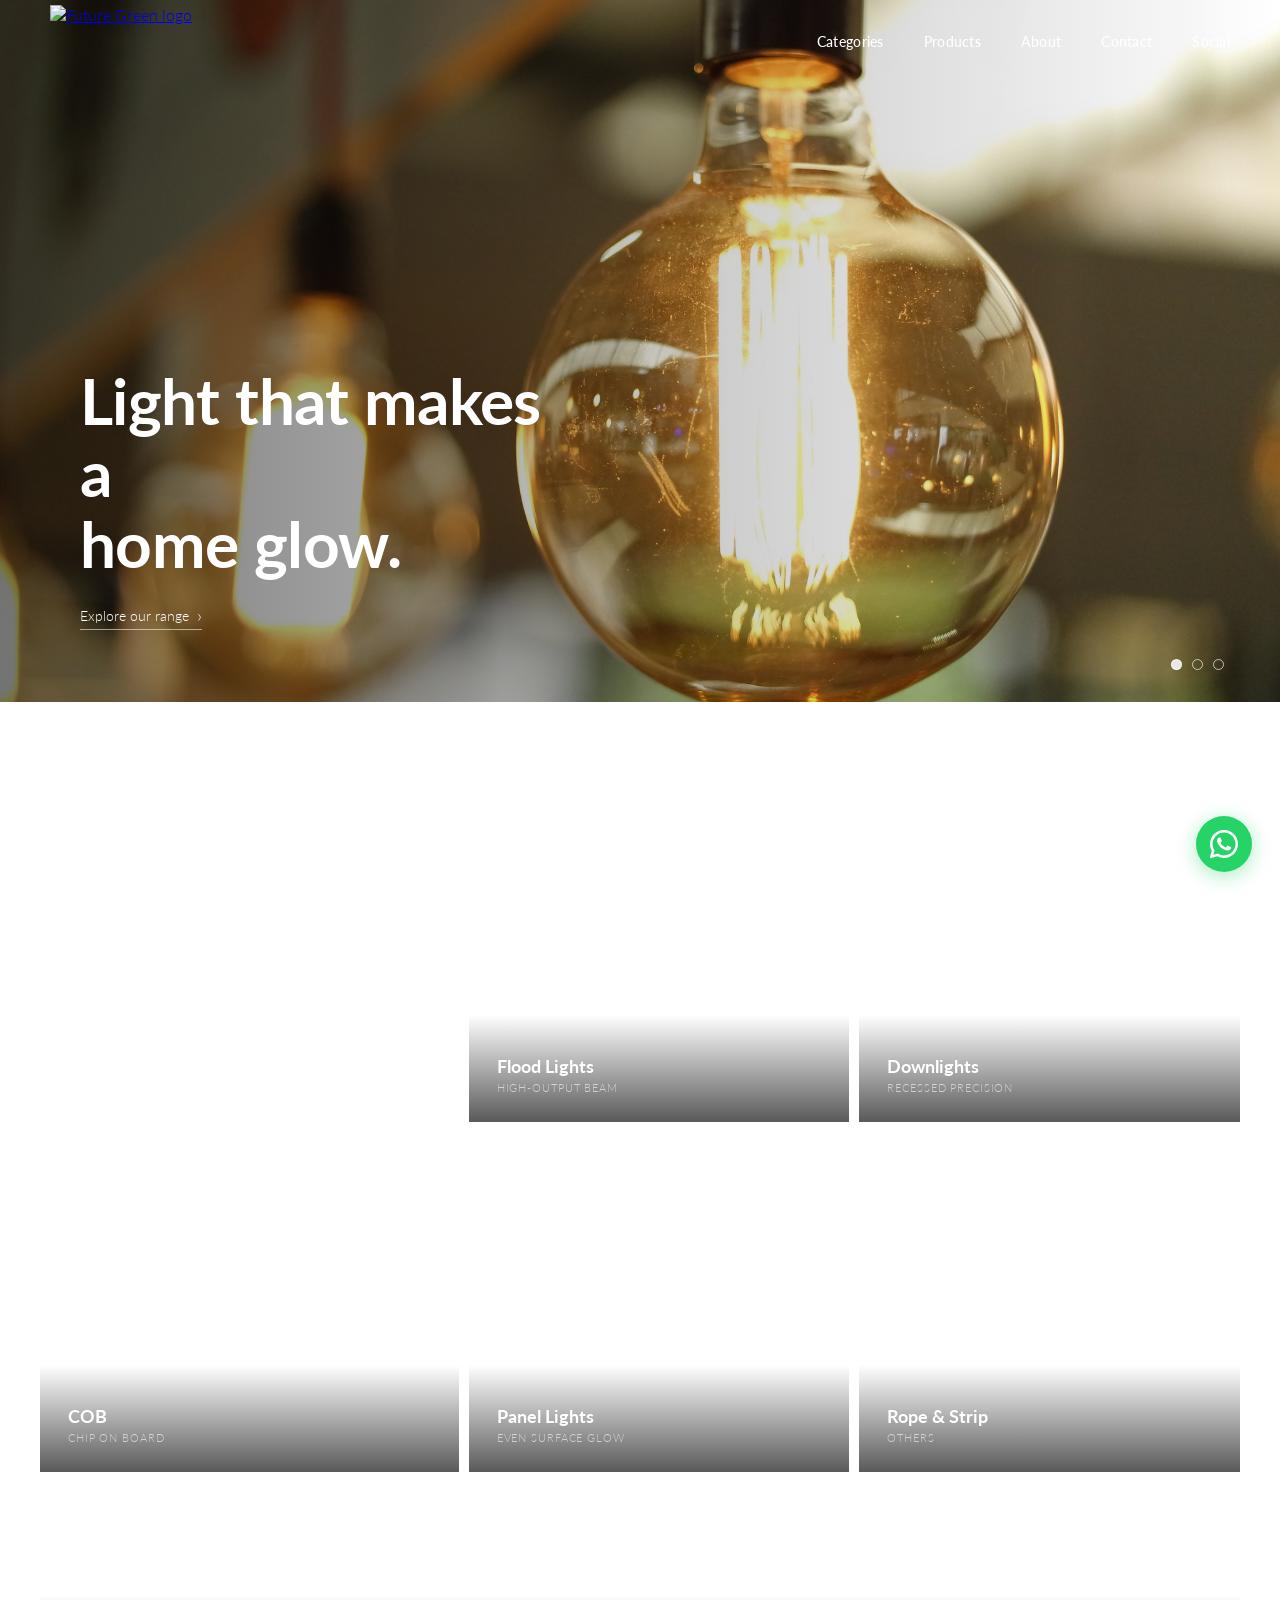
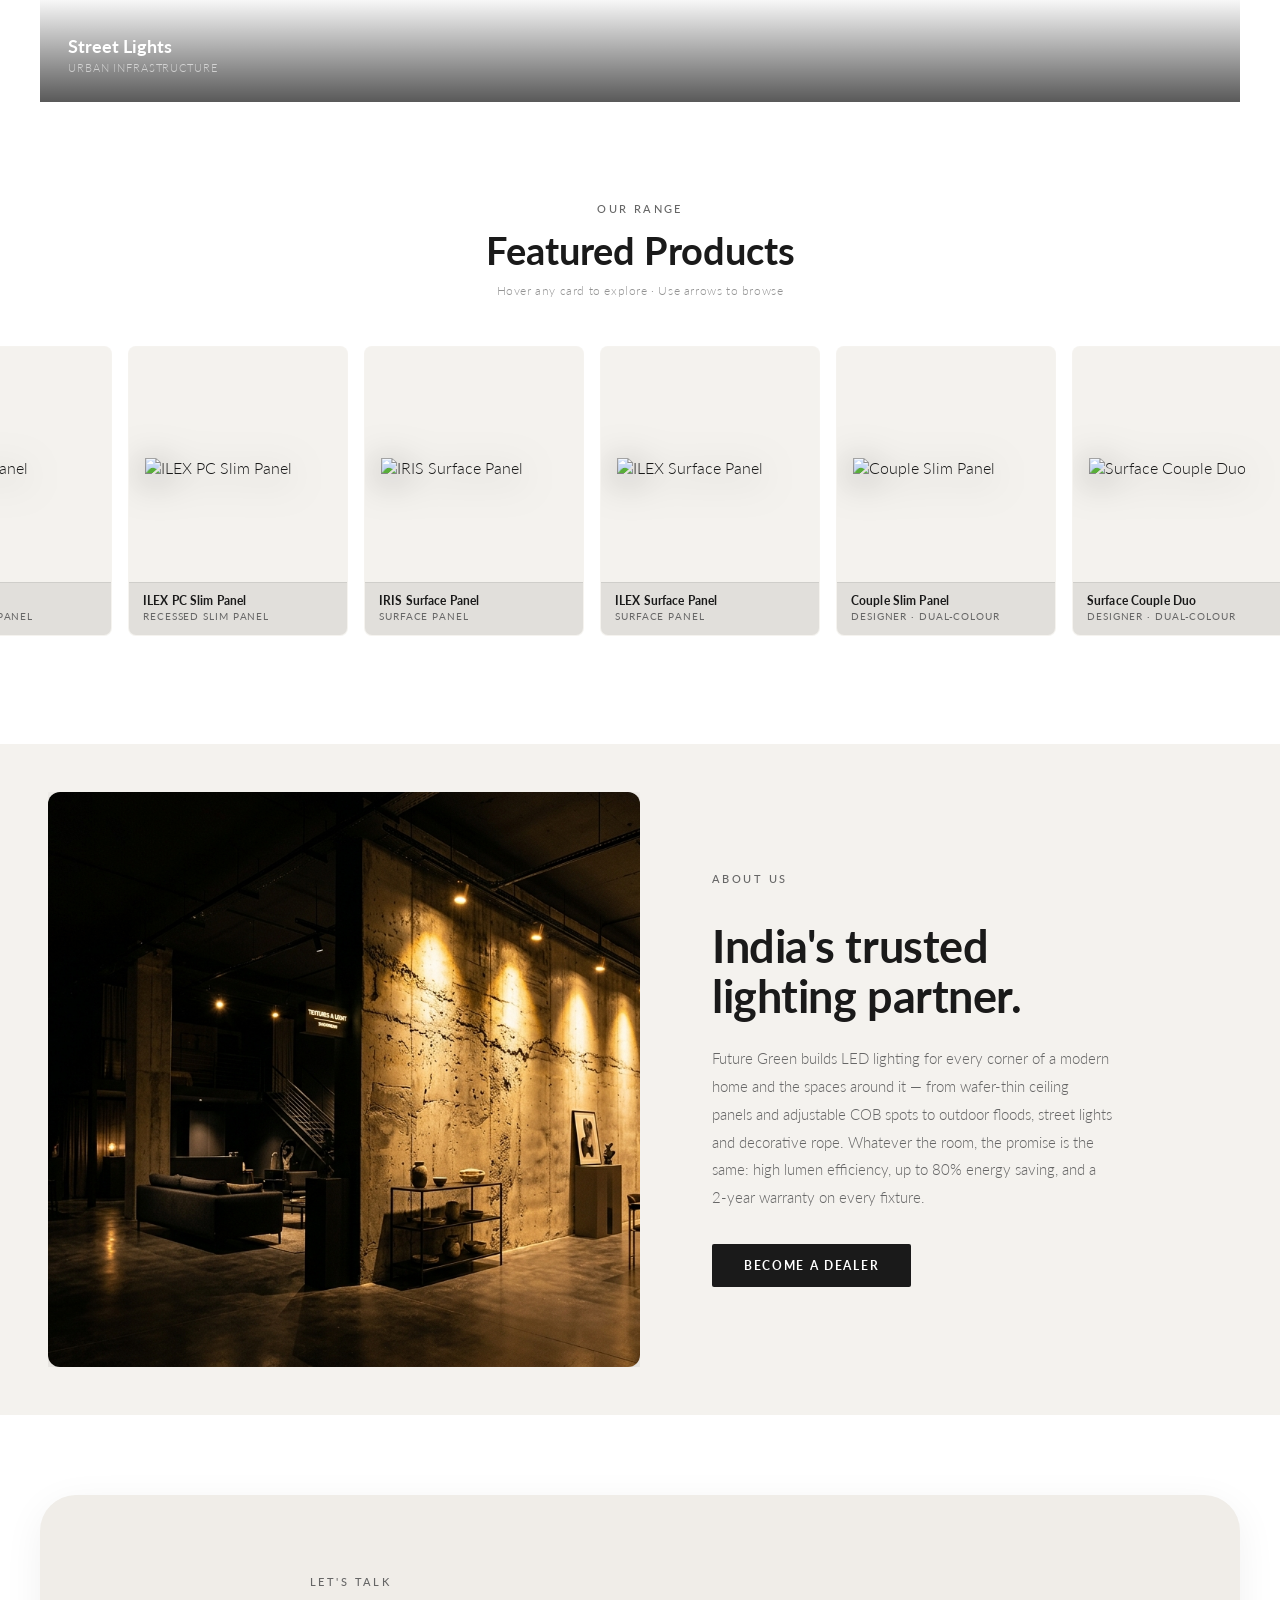
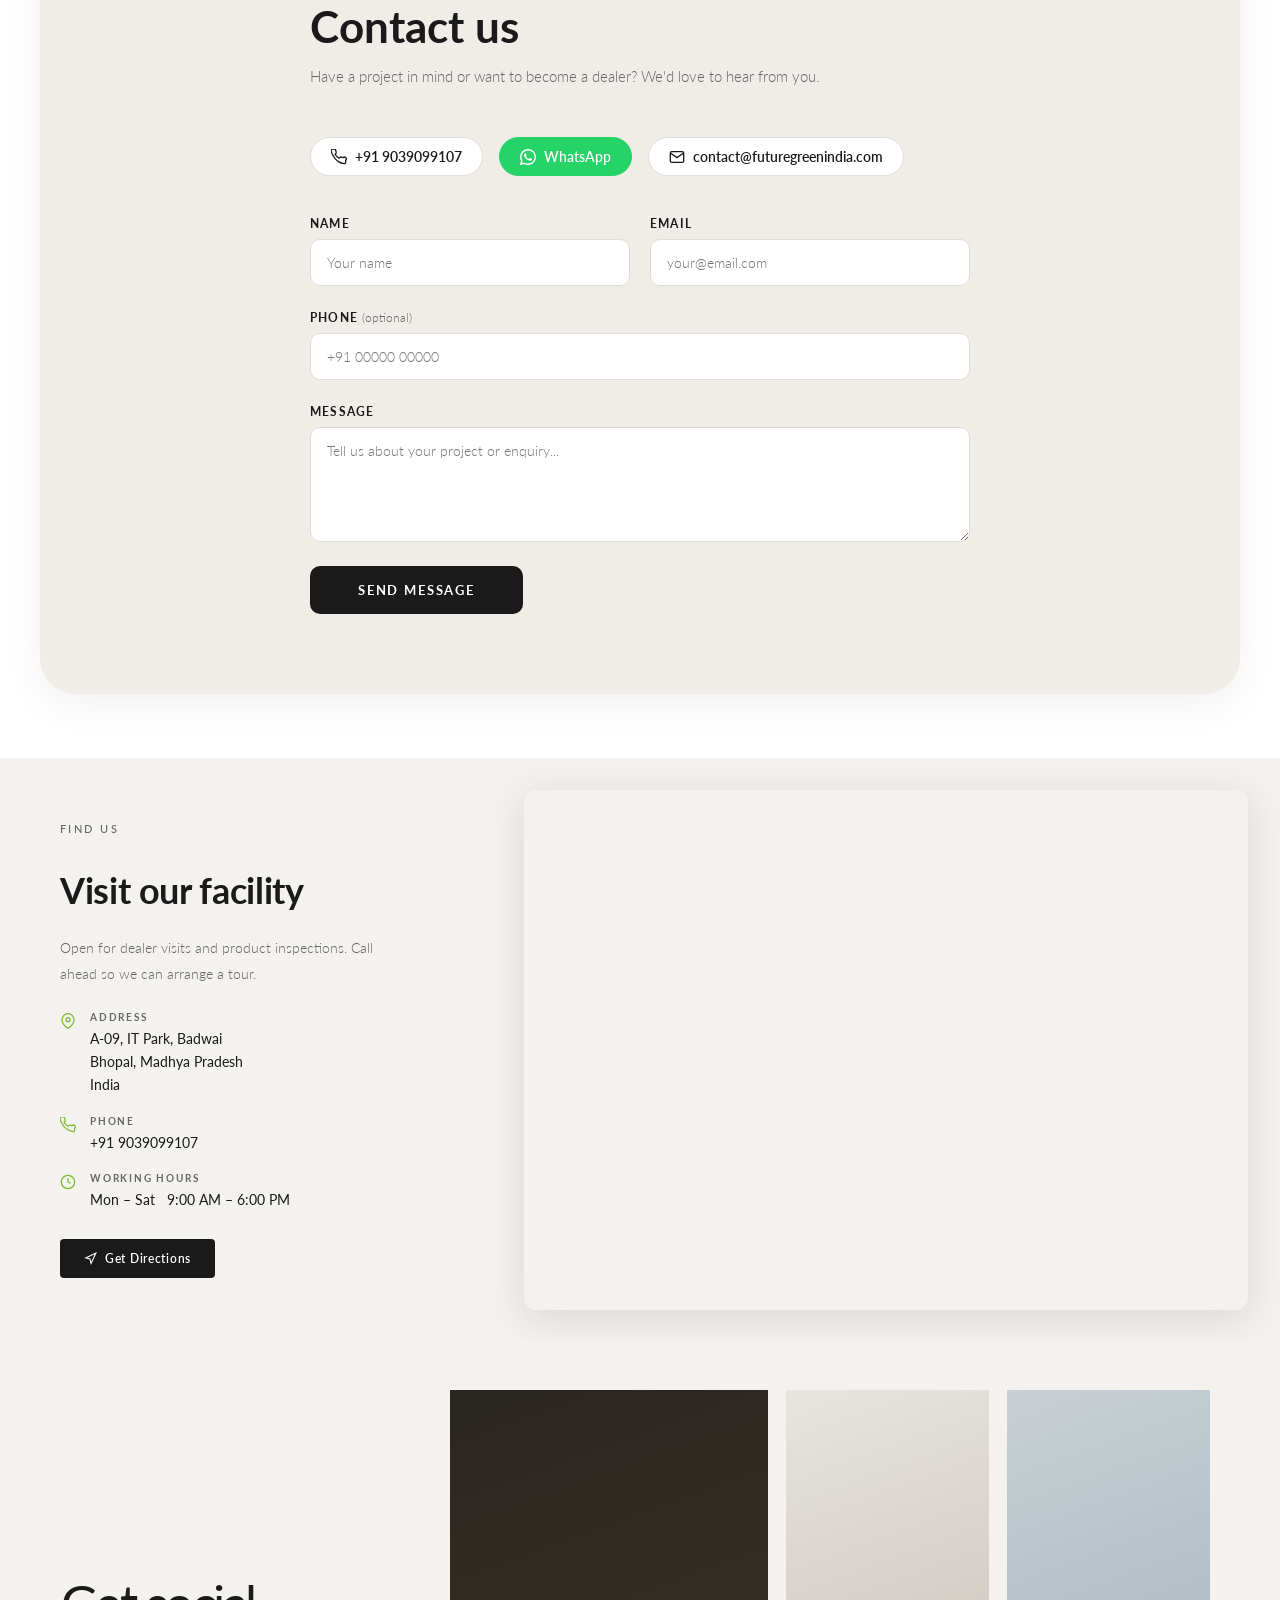
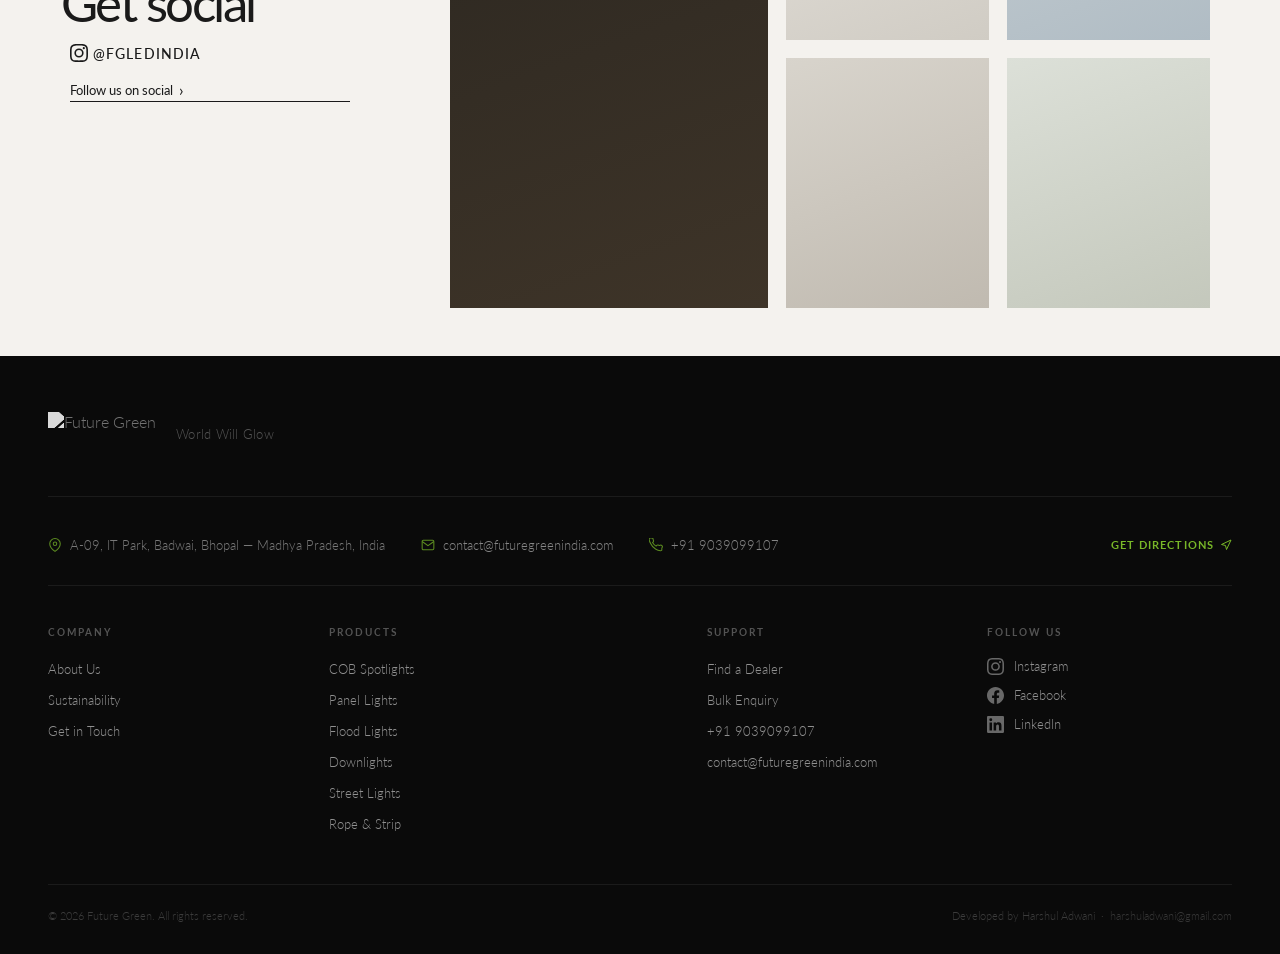
==== commit 91939db3: "vercel anylactics" ====
--- a/index.html
+++ b/index.html
@@ -867,6 +867,10 @@
        This is important — it runs AFTER all the HTML elements
        exist on the page, so JavaScript can find them. -->
   <script src="script.js"></script>
+  <script>
+  window.va = window.va || function () { (window.vaq = window.vaq || []).push(arguments); };
+  </script>
+  <script defer src="/<unique-path>/script.js"></script>
 
 </body>
 </html>
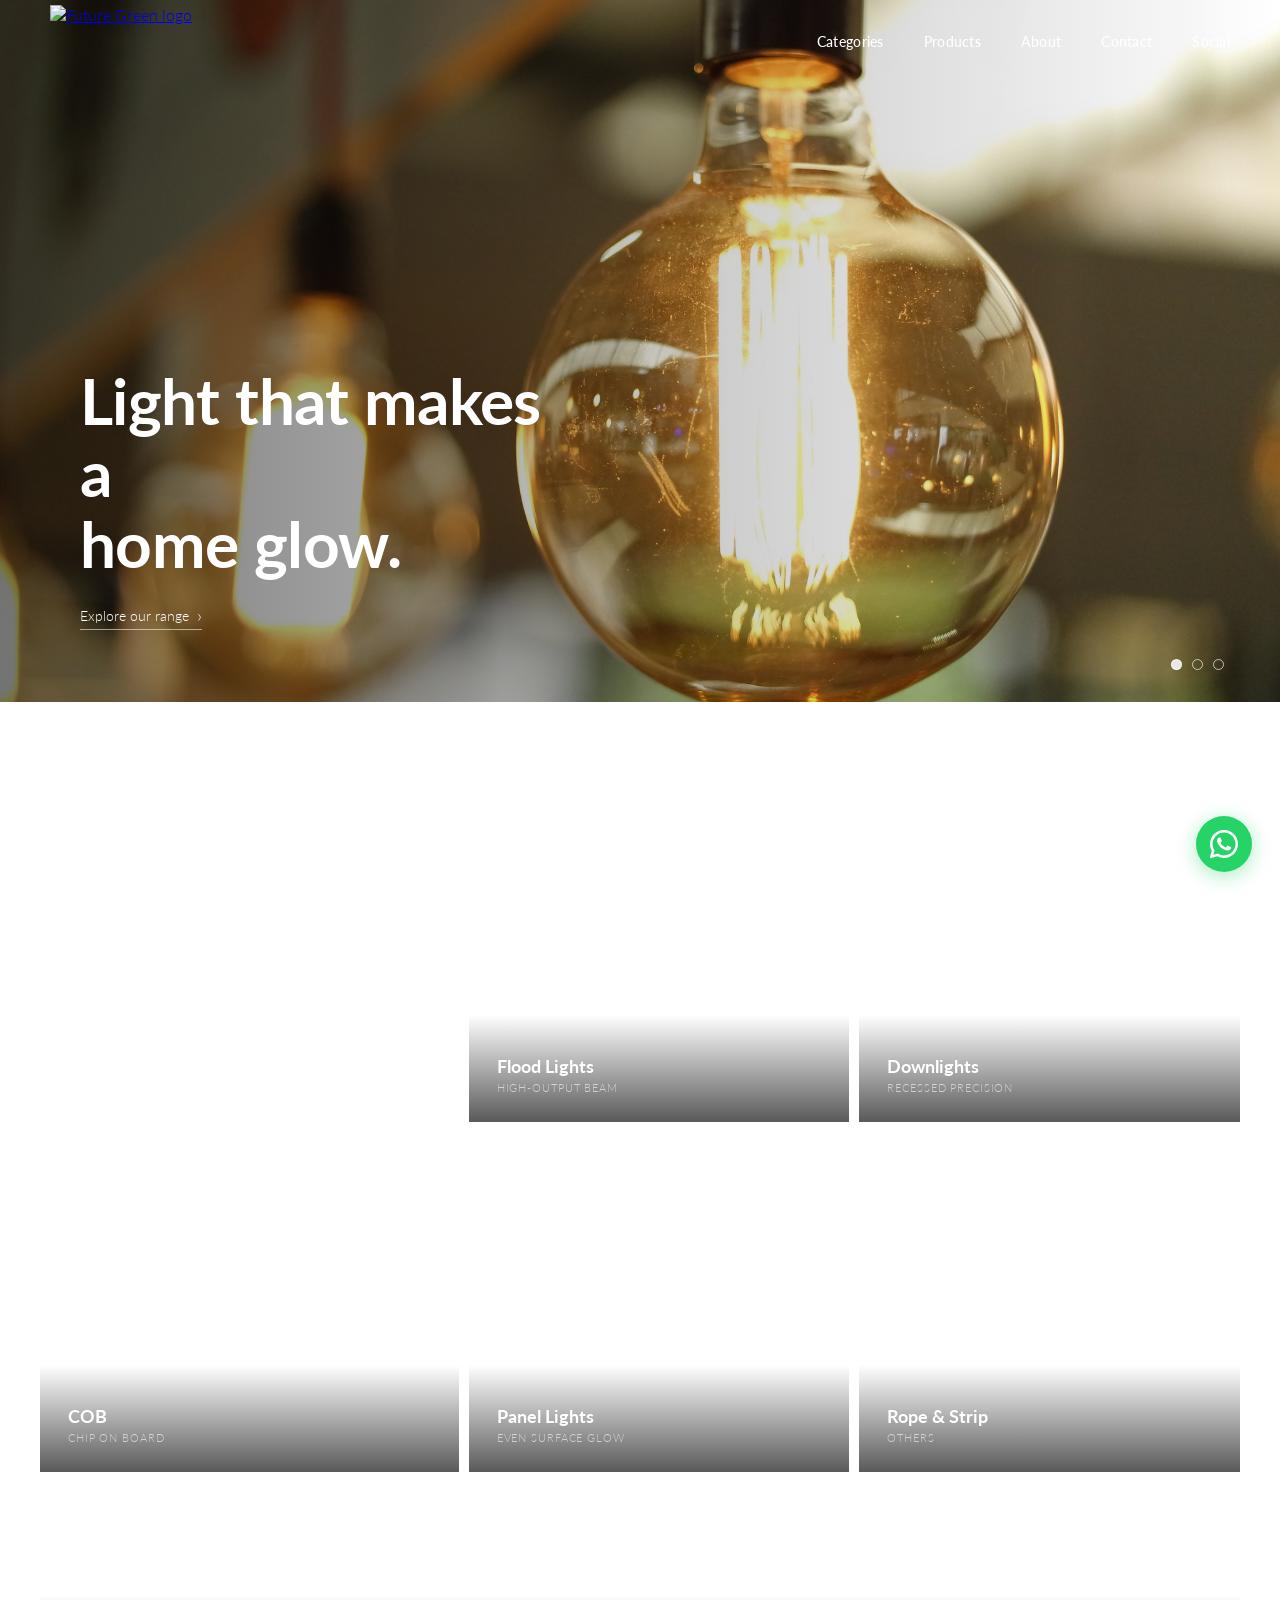
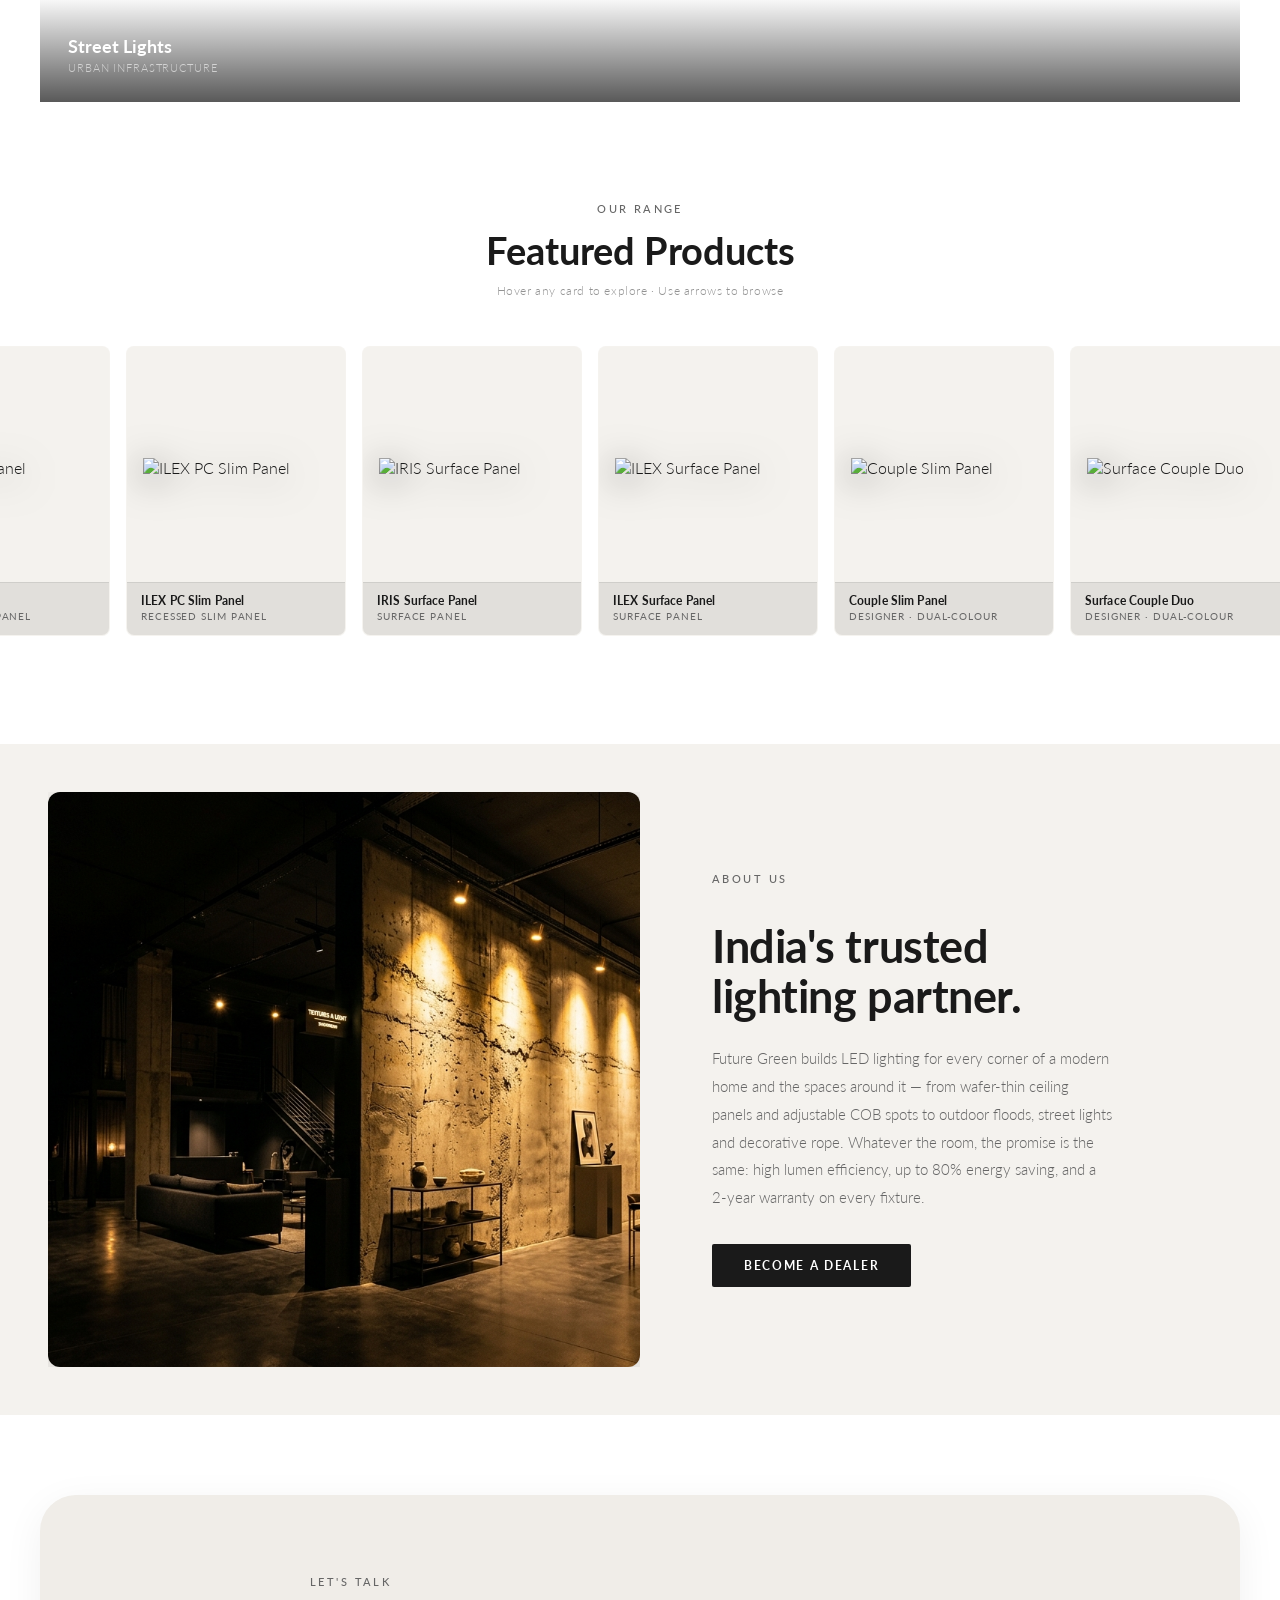
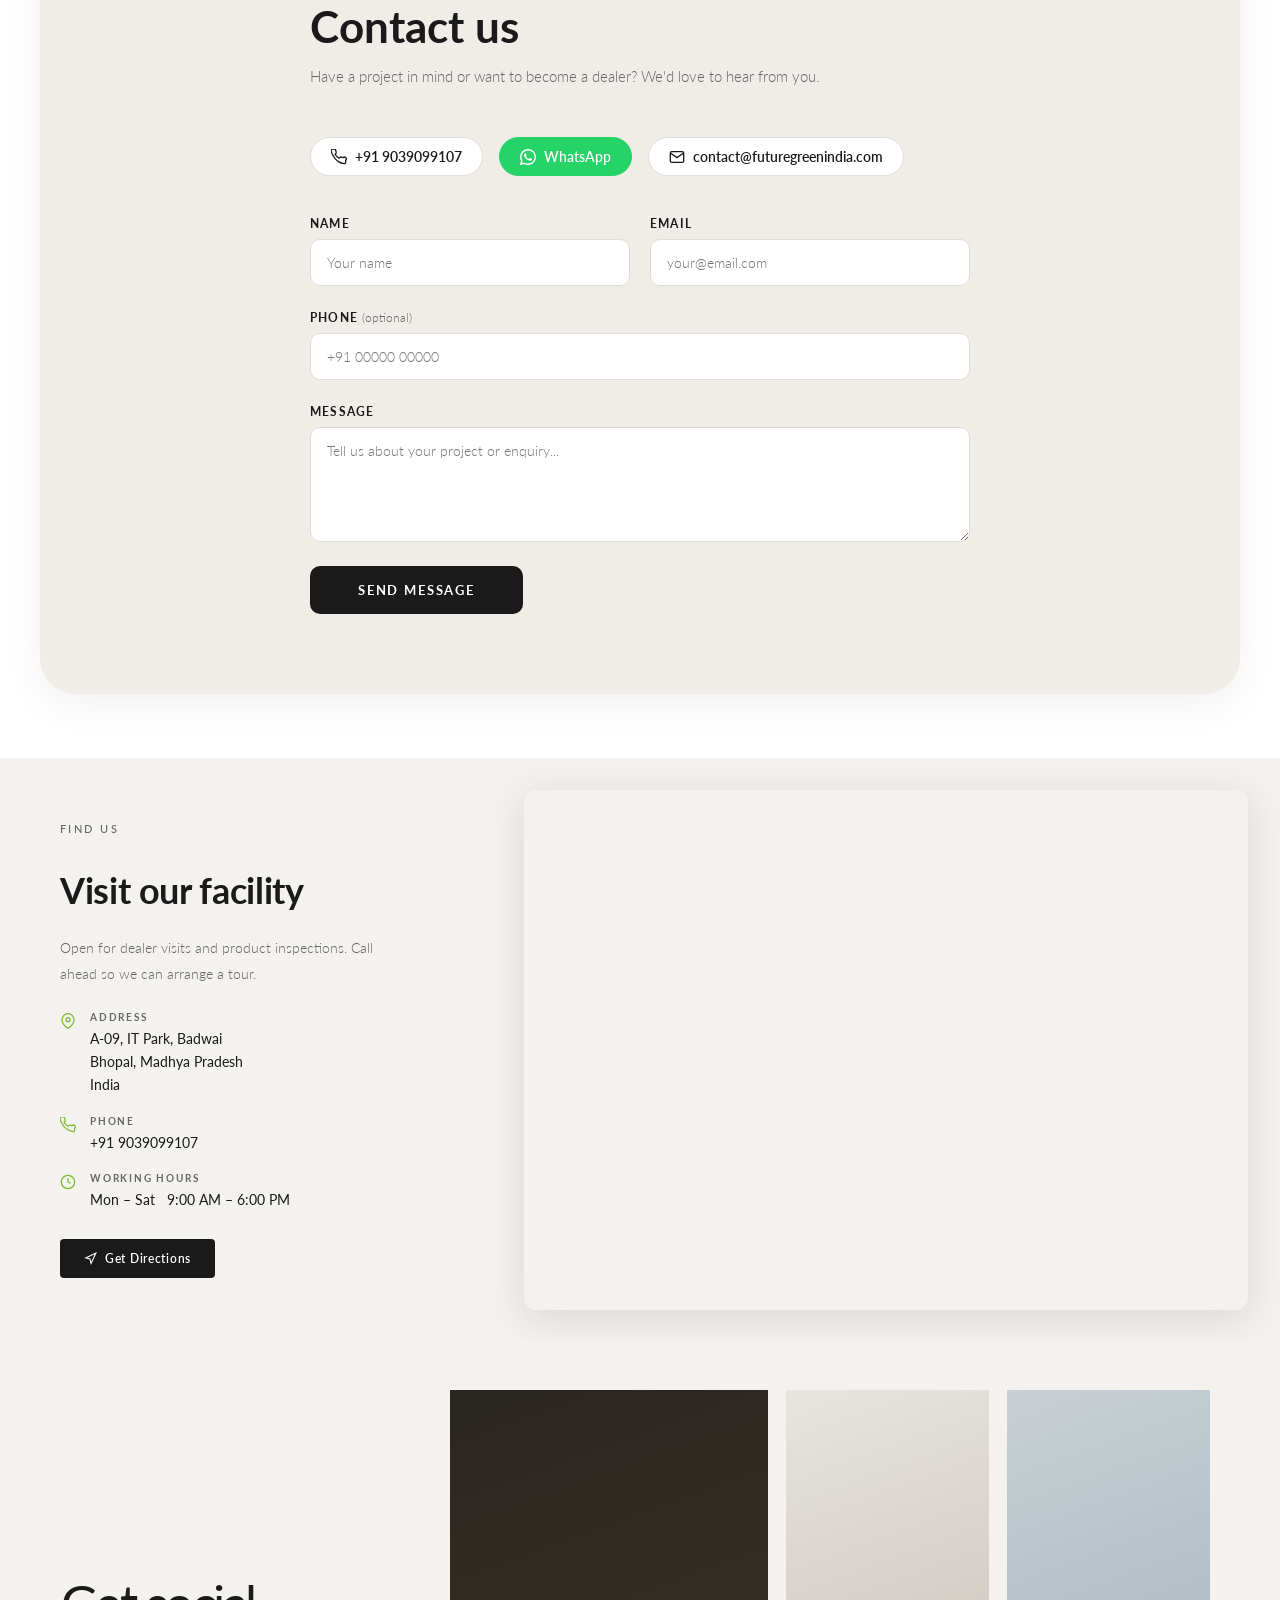
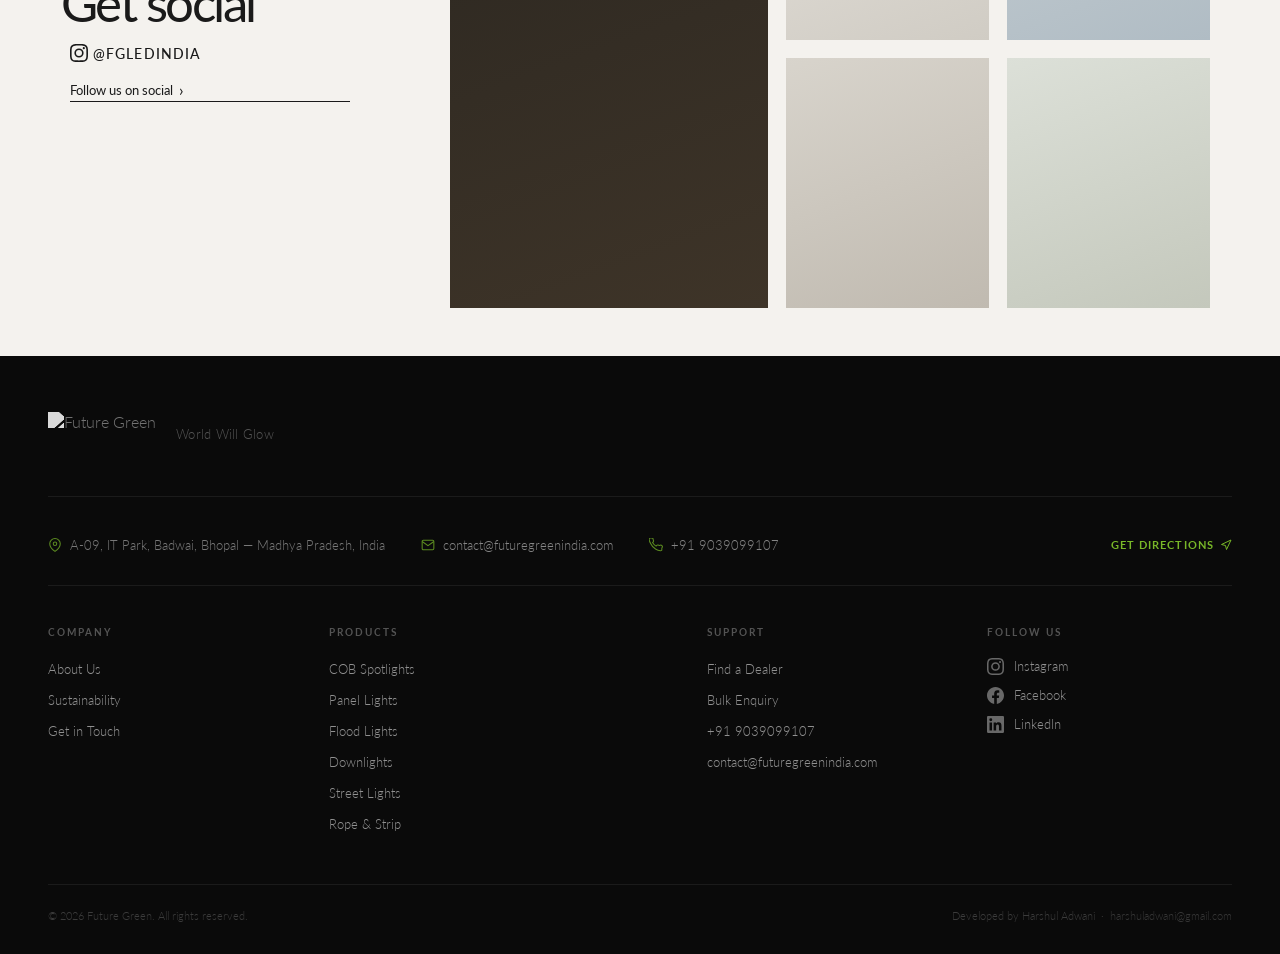
==== commit 972d195f: "fixed the filter button for mobile" ====
--- a/index.html
+++ b/index.html
@@ -97,7 +97,7 @@
   {
     "@context": "https://schema.org",
     "@type": "Organization",
-    "name": "Future Green",
+    "name": "Future Green India",
     "url": "https://futuregreenindia.com",
     "logo": "https://futuregreenindia.com/resources/logo.png",
     "description": "Future Green builds LED lighting for every corner of a modern home and the spaces around it — from wafer-thin ceiling panels and adjustable COB spots to outdoor floods, street lights and decorative rope.",
@@ -191,7 +191,7 @@
          The href="#categories" means "scroll to the element with id=categories" -->
     <ul class="nav-links" role="list">
       <li><a href="#categories">Categories</a></li>
-      <li><a href="#products">Products</a></li>
+      <li><a href="products.html">Products</a></li>
       <li><a href="#about">About</a></li>
       <li><a href="#contact">Contact</a></li>
       <li><a href="#social">Social</a></li>
@@ -223,7 +223,7 @@
   <div id="mobileMenu" class="mobile-menu" role="dialog" aria-label="Mobile navigation" aria-hidden="true">
     <ul role="list">
       <li><a href="#categories">Categories</a></li>
-      <li><a href="#products">Products</a></li>
+      <li><a href="products.html">Products</a></li>
       <li><a href="#about">About</a></li>
       <li><a href="#contact">Contact</a></li>
       <li><a href="#social">Social</a></li>
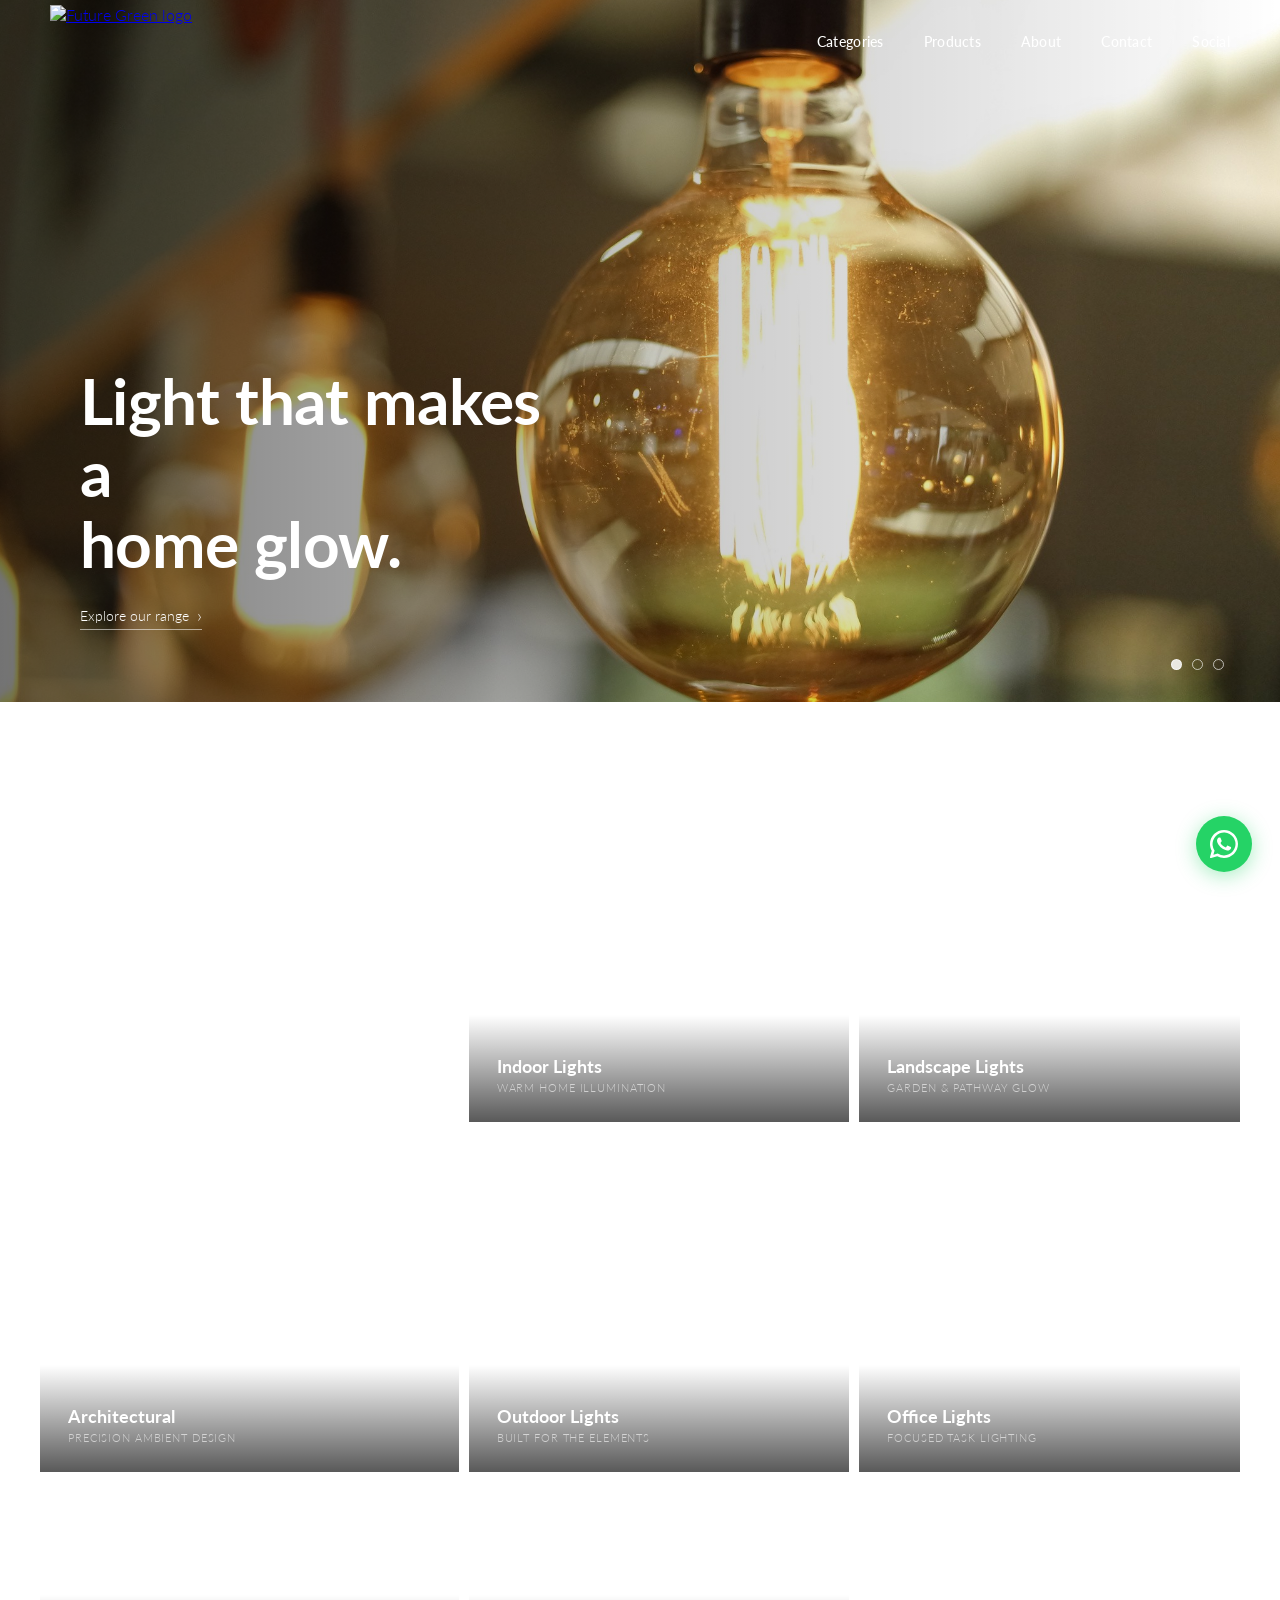
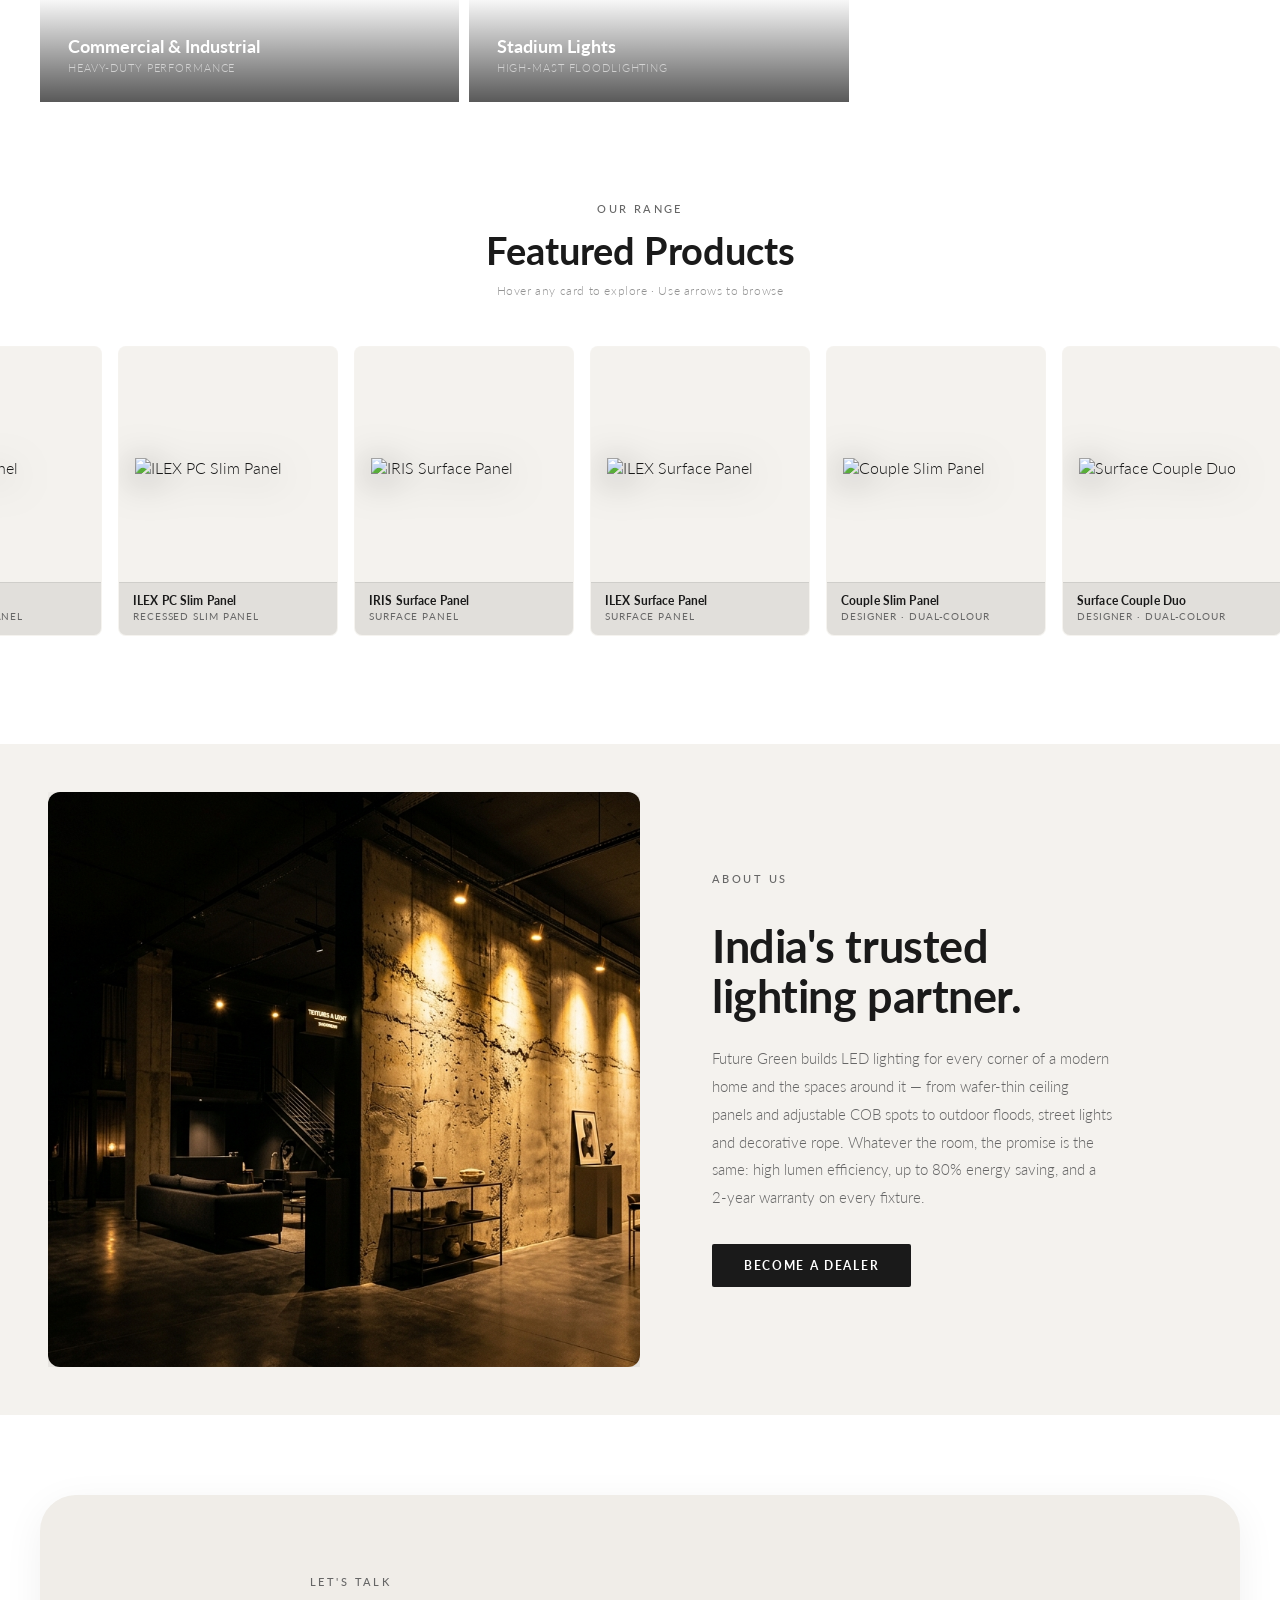
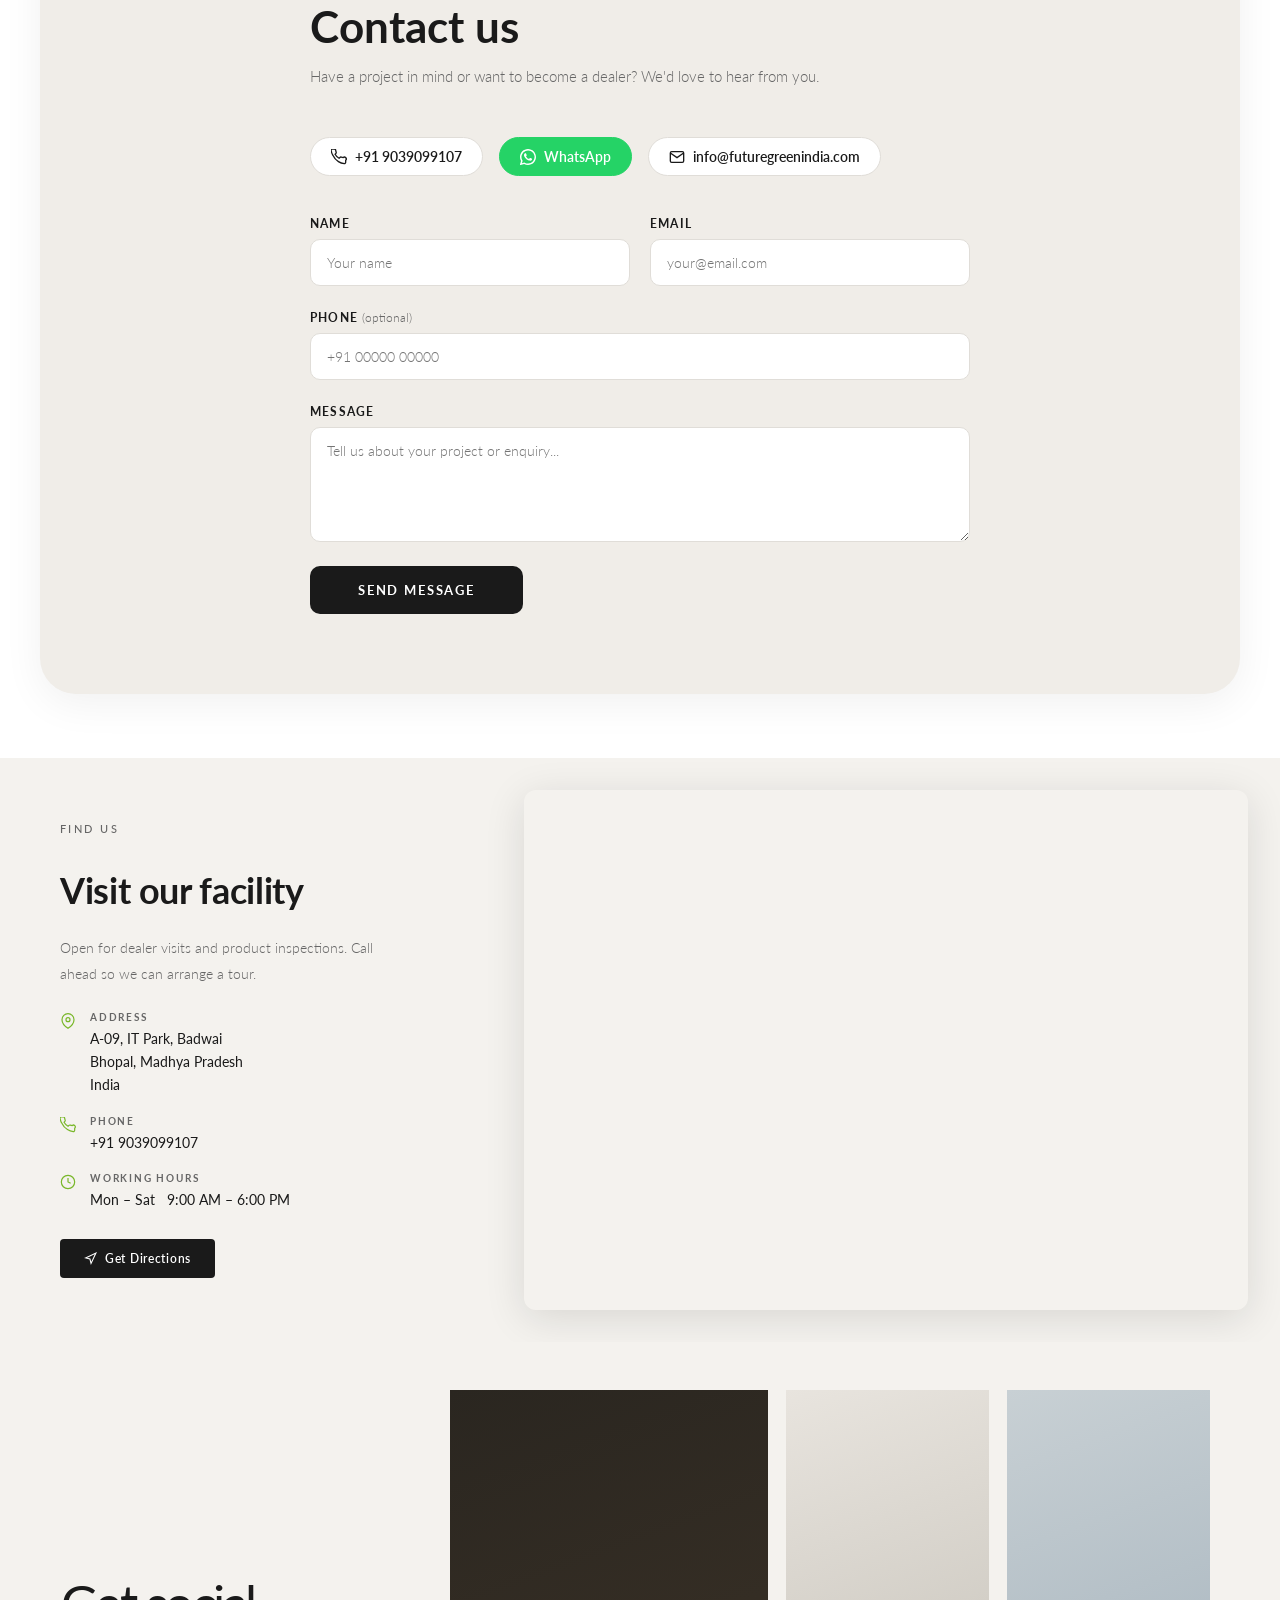
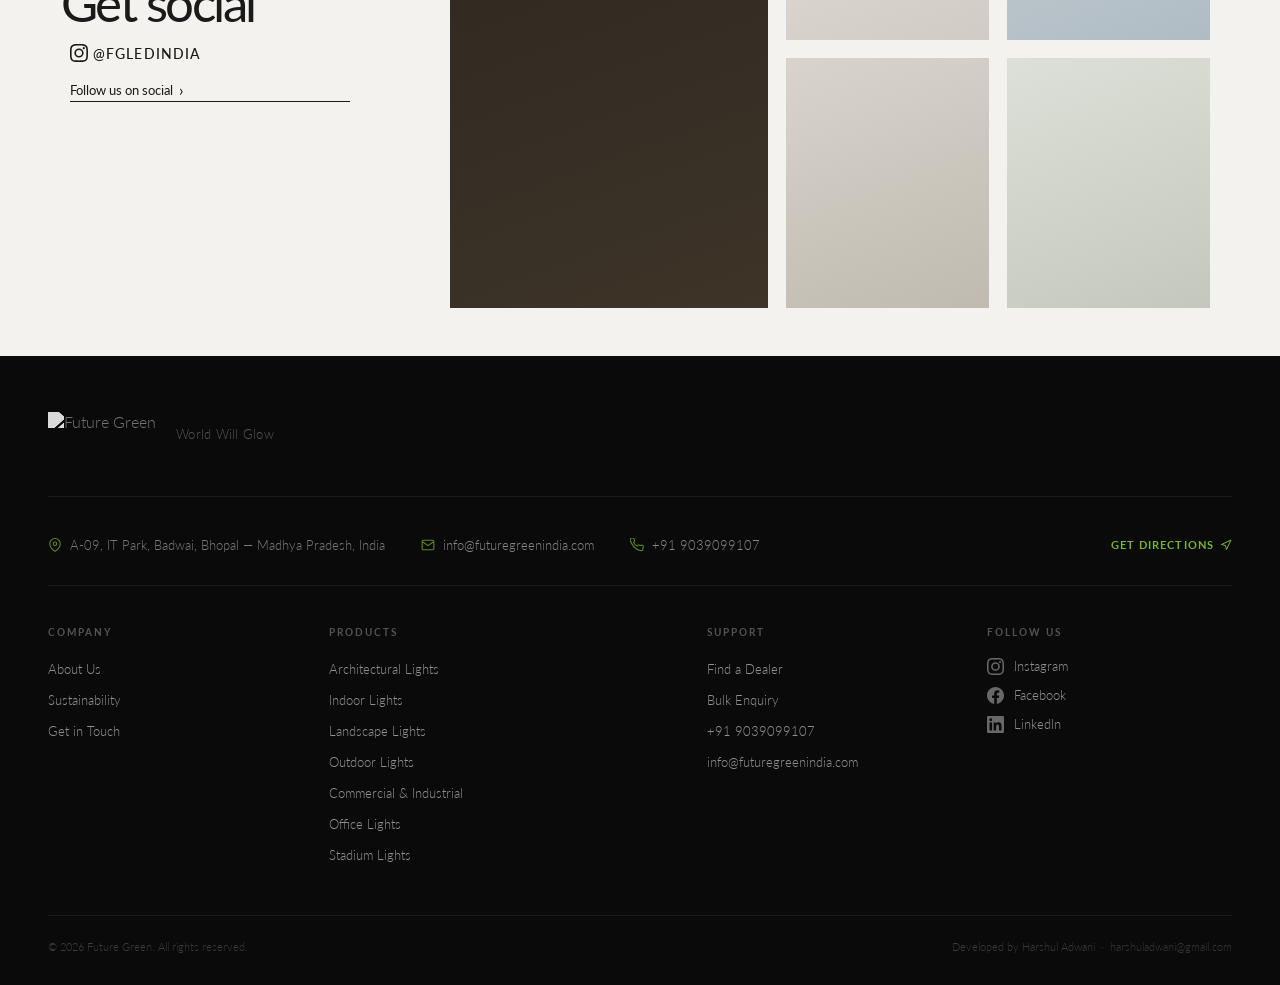
==== commit 4579d4fa: "changed the email to info@futuregreenindia.com" ====
--- a/index.html
+++ b/index.html
@@ -19,7 +19,7 @@
 
   QUICK FIND GUIDE (use Ctrl+F to jump):
   ★ Change phone number  → search: 9039099107
-  ★ Change email         → search: contact@futuregreenindia.com
+  ★ Change email         → search: info@futuregreenindia.com
   ★ Change address       → search: Badwai
   ★ Change nav links     → search: nav-links
   ★ Change hero text     → search: hero-text
@@ -111,7 +111,7 @@
     "contactPoint": {
       "@type": "ContactPoint",
       "telephone": "+91-9039099107",
-      "email": "contact@futuregreenindia.com",
+      "email": "info@futuregreenindia.com",
       "contactType": "sales",
       "availableLanguage": ["English", "Hindi"]
     },
@@ -336,59 +336,78 @@
       <div class="cat-grid">
 
         <!-- Each cat-cell is one category card.
-             cat-tall-left / cat-bg-2 etc = size and image classes (defined in style.css) -->
-
-        <!-- Category 1: COB Lights -->
-        <a href="products.html?cat=cob" class="cat-cell cat-tall-left cat-bg-1" aria-label="COB Lights — Chip on Board">
+             cat-tall-left / cat-bg-2 etc = size and image classes (defined in style.css)
+
+             IMAGE FILE NAMES TO USE (place in resources/ folder):
+             cat-bg-1 → resources/cat-architectural.png
+             cat-bg-2 → resources/cat-indoor.png
+             cat-bg-3 → resources/cat-landscape.png
+             cat-bg-4 → resources/cat-outdoor.png
+             cat-bg-5 → resources/cat-office.png
+             cat-bg-6 → resources/cat-commercial.png
+             cat-bg-7 → resources/cat-stadium.png
+        -->
+
+        <!-- Category 1: Architectural Lights (tall hero card, spans rows 1 & 2) -->
+        <a href="products.html?cat=architectural" class="cat-cell cat-tall-left cat-bg-1" aria-label="Architectural Lights — Precision ambient design">
           <div class="cat-img-inner" aria-hidden="true"></div>
           <div class="cat-label-wrap">
-            <span class="cat-label">COB</span>           <!-- main category name -->
-            <span class="cat-sub">Chip on Board</span>   <!-- subtitle below the name -->
+            <span class="cat-label">Architectural</span>
+            <span class="cat-sub">Precision ambient design</span>
           </div>
         </a>
 
-        <!-- Category 2: Flood Lights -->
-        <a href="products.html?cat=flood" class="cat-cell cat-bg-2" aria-label="Flood Lights — High-output beam">
+        <!-- Category 2: Indoor Lights -->
+        <a href="products.html?cat=indoor" class="cat-cell cat-bg-2" aria-label="Indoor Lights — Warm home illumination">
           <div class="cat-img-inner" aria-hidden="true"></div>
           <div class="cat-label-wrap">
-            <span class="cat-label">Flood Lights</span>
-            <span class="cat-sub">High-output beam</span>
+            <span class="cat-label">Indoor Lights</span>
+            <span class="cat-sub">Warm home illumination</span>
           </div>
         </a>
 
-        <!-- Category 3: Downlights -->
-        <a href="products.html?cat=downlight" class="cat-cell cat-bg-3" aria-label="Downlights — Recessed precision">
+        <!-- Category 3: Landscape Lights -->
+        <a href="products.html?cat=landscape" class="cat-cell cat-bg-3" aria-label="Landscape Lights — Garden &amp; pathway glow">
           <div class="cat-img-inner" aria-hidden="true"></div>
           <div class="cat-label-wrap">
-            <span class="cat-label">Downlights</span>
-            <span class="cat-sub">Recessed precision</span>
+            <span class="cat-label">Landscape Lights</span>
+            <span class="cat-sub">Garden &amp; pathway glow</span>
           </div>
         </a>
 
-        <!-- Category 4: Panel Lights (tall card in center) -->
-        <a href="products.html?cat=panel" class="cat-cell cat-tall-center cat-bg-4" aria-label="Panel Lights — Even surface glow">
+        <!-- Category 4: Outdoor Lights -->
+        <a href="products.html?cat=outdoor" class="cat-cell cat-tall-center cat-bg-4" aria-label="Outdoor Lights — Built for the elements">
           <div class="cat-img-inner" aria-hidden="true"></div>
           <div class="cat-label-wrap">
-            <span class="cat-label">Panel Lights</span>
-            <span class="cat-sub">Even surface glow</span>
+            <span class="cat-label">Outdoor Lights</span>
+            <span class="cat-sub">Built for the elements</span>
           </div>
         </a>
 
-        <!-- Category 5: Garden Lights -->
-        <a href="products.html?cat=rope" class="cat-cell cat-bg-5" aria-label="Rope &amp; Strip — Outdoor ambiance">
+        <!-- Category 5: Office Lights -->
+        <a href="products.html?cat=office" class="cat-cell cat-bg-5" aria-label="Office Lights — Focused task lighting">
           <div class="cat-img-inner" aria-hidden="true"></div>
           <div class="cat-label-wrap">
-            <span class="cat-label">Rope &amp; Strip</span>
-            <span class="cat-sub">others</span>
+            <span class="cat-label">Office Lights</span>
+            <span class="cat-sub">Focused task lighting</span>
           </div>
         </a>
 
-        <!-- Category 6: Street Lights (wide card on right) -->
-        <a href="products.html?cat=street" class="cat-cell cat-wide-right cat-bg-6" aria-label="Street Lights — Urban infrastructure">
+        <!-- Category 6: Commercial & Industrial Lights (wider bottom-left card) -->
+        <a href="products.html?cat=commercial" class="cat-cell cat-wide-bottom-left cat-bg-6" aria-label="Commercial &amp; Industrial Lights — Heavy-duty performance">
           <div class="cat-img-inner" aria-hidden="true"></div>
           <div class="cat-label-wrap">
-            <span class="cat-label">Street Lights</span>
-            <span class="cat-sub">Urban infrastructure</span>
+            <span class="cat-label">Commercial &amp; Industrial</span>
+            <span class="cat-sub">Heavy-duty performance</span>
+          </div>
+        </a>
+
+        <!-- Category 7: Stadium Lights (bottom-right card) -->
+        <a href="products.html?cat=stadium" class="cat-cell cat-wide-bottom-right cat-bg-7" aria-label="Stadium Lights — High-mast floodlighting">
+          <div class="cat-img-inner" aria-hidden="true"></div>
+          <div class="cat-label-wrap">
+            <span class="cat-label">Stadium Lights</span>
+            <span class="cat-sub">High-mast floodlighting</span>
           </div>
         </a>
 
@@ -429,7 +448,7 @@
         <!-- The scrolling track — JavaScript fills this with product cards -->
         <div class="strip-wrapper" aria-label="Scrolling product showcase" role="region">
           <!-- This div starts empty. script.js injects all product cards here. -->
-          <div class="strip-track" id="stripTrack" aria-hidden="true"></div>
+          <div class="strip-track" id="stripTrack"></div>
         </div>
 
         <!-- Right arrow button (next) -->
@@ -495,7 +514,7 @@
            → Allowed Domains → add futuregreenindia.com
            (prevents spam from other websites)
 
-         ★ TO CHANGE PHONE/EMAIL: search 9039099107 / contact@futuregreenindia.com
+         ★ TO CHANGE PHONE/EMAIL: search 9039099107 / info@futuregreenindia.com
          ★ TO CHANGE FORM FIELDS: add/remove <div class="form-group"> blocks
          ★ TO CHANGE SUCCESS MESSAGE: edit the <p class="form-success"> text
     ══════════════════════════════════════════════════════ -->
@@ -528,11 +547,11 @@
             </a>
 
             <!-- Email link — mailto: opens the email app -->
-            <a href="mailto:contact@futuregreenindia.com" class="contact-quick-item" aria-label="Email us">
+            <a href="mailto:info@futuregreenindia.com" class="contact-quick-item" aria-label="Email us">
               <svg width="16" height="16" viewBox="0 0 24 24" fill="none" stroke="currentColor" stroke-width="2" aria-hidden="true">
                 <path d="M4 4h16c1.1 0 2 .9 2 2v12c0 1.1-.9 2-2 2H4c-1.1 0-2-.9-2-2V6c0-1.1.9-2 2-2z"/><polyline points="22,6 12,13 2,6"/>
               </svg>
-              contact@futuregreenindia.com
+              info@futuregreenindia.com
             </a>
 
           </div>
@@ -745,7 +764,7 @@
         <svg width="14" height="14" viewBox="0 0 24 24" fill="none" stroke="currentColor" stroke-width="1.8" aria-hidden="true">
           <path d="M4 4h16c1.1 0 2 .9 2 2v12c0 1.1-.9 2-2 2H4c-1.1 0-2-.9-2-2V6c0-1.1.9-2 2-2z"/><polyline points="22,6 12,13 2,6"/>
         </svg>
-        <a href="mailto:contact@futuregreenindia.com">contact@futuregreenindia.com</a>
+        <a href="mailto:info@futuregreenindia.com">info@futuregreenindia.com</a>
       </div>
 
       <!-- Phone item -->
@@ -783,12 +802,13 @@
       <div class="footer-col">
         <h3>Products</h3>
         <ul role="list">
-          <li><a href="products.html?cat=cob">COB Spotlights</a></li>
-          <li><a href="products.html?cat=panel">Panel Lights</a></li>
-          <li><a href="products.html?cat=flood">Flood Lights</a></li>
-          <li><a href="products.html?cat=downlight">Downlights</a></li>
-          <li><a href="products.html?cat=street">Street Lights</a></li>
-          <li><a href="products.html?cat=rope">Rope &amp; Strip</a></li>
+          <li><a href="products.html?cat=architectural">Architectural Lights</a></li>
+          <li><a href="products.html?cat=indoor">Indoor Lights</a></li>
+          <li><a href="products.html?cat=landscape">Landscape Lights</a></li>
+          <li><a href="products.html?cat=outdoor">Outdoor Lights</a></li>
+          <li><a href="products.html?cat=commercial">Commercial &amp; Industrial</a></li>
+          <li><a href="products.html?cat=office">Office Lights</a></li>
+          <li><a href="products.html?cat=stadium">Stadium Lights</a></li>
         </ul>
       </div>
 
@@ -799,7 +819,7 @@
           <li><a href="#contact">Find a Dealer</a></li>
           <li><a href="#contact">Bulk Enquiry</a></li>
           <li><a href="tel:+919039099107">+91 9039099107</a></li>
-          <li><a href="mailto:contact@futuregreenindia.com">contact@futuregreenindia.com</a></li>
+          <li><a href="mailto:info@futuregreenindia.com">info@futuregreenindia.com</a></li>
         </ul>
       </div>
 
@@ -870,7 +890,6 @@
   <script>
   window.va = window.va || function () { (window.vaq = window.vaq || []).push(arguments); };
   </script>
-  <script defer src="/<unique-path>/script.js"></script>
 
 </body>
 </html>
